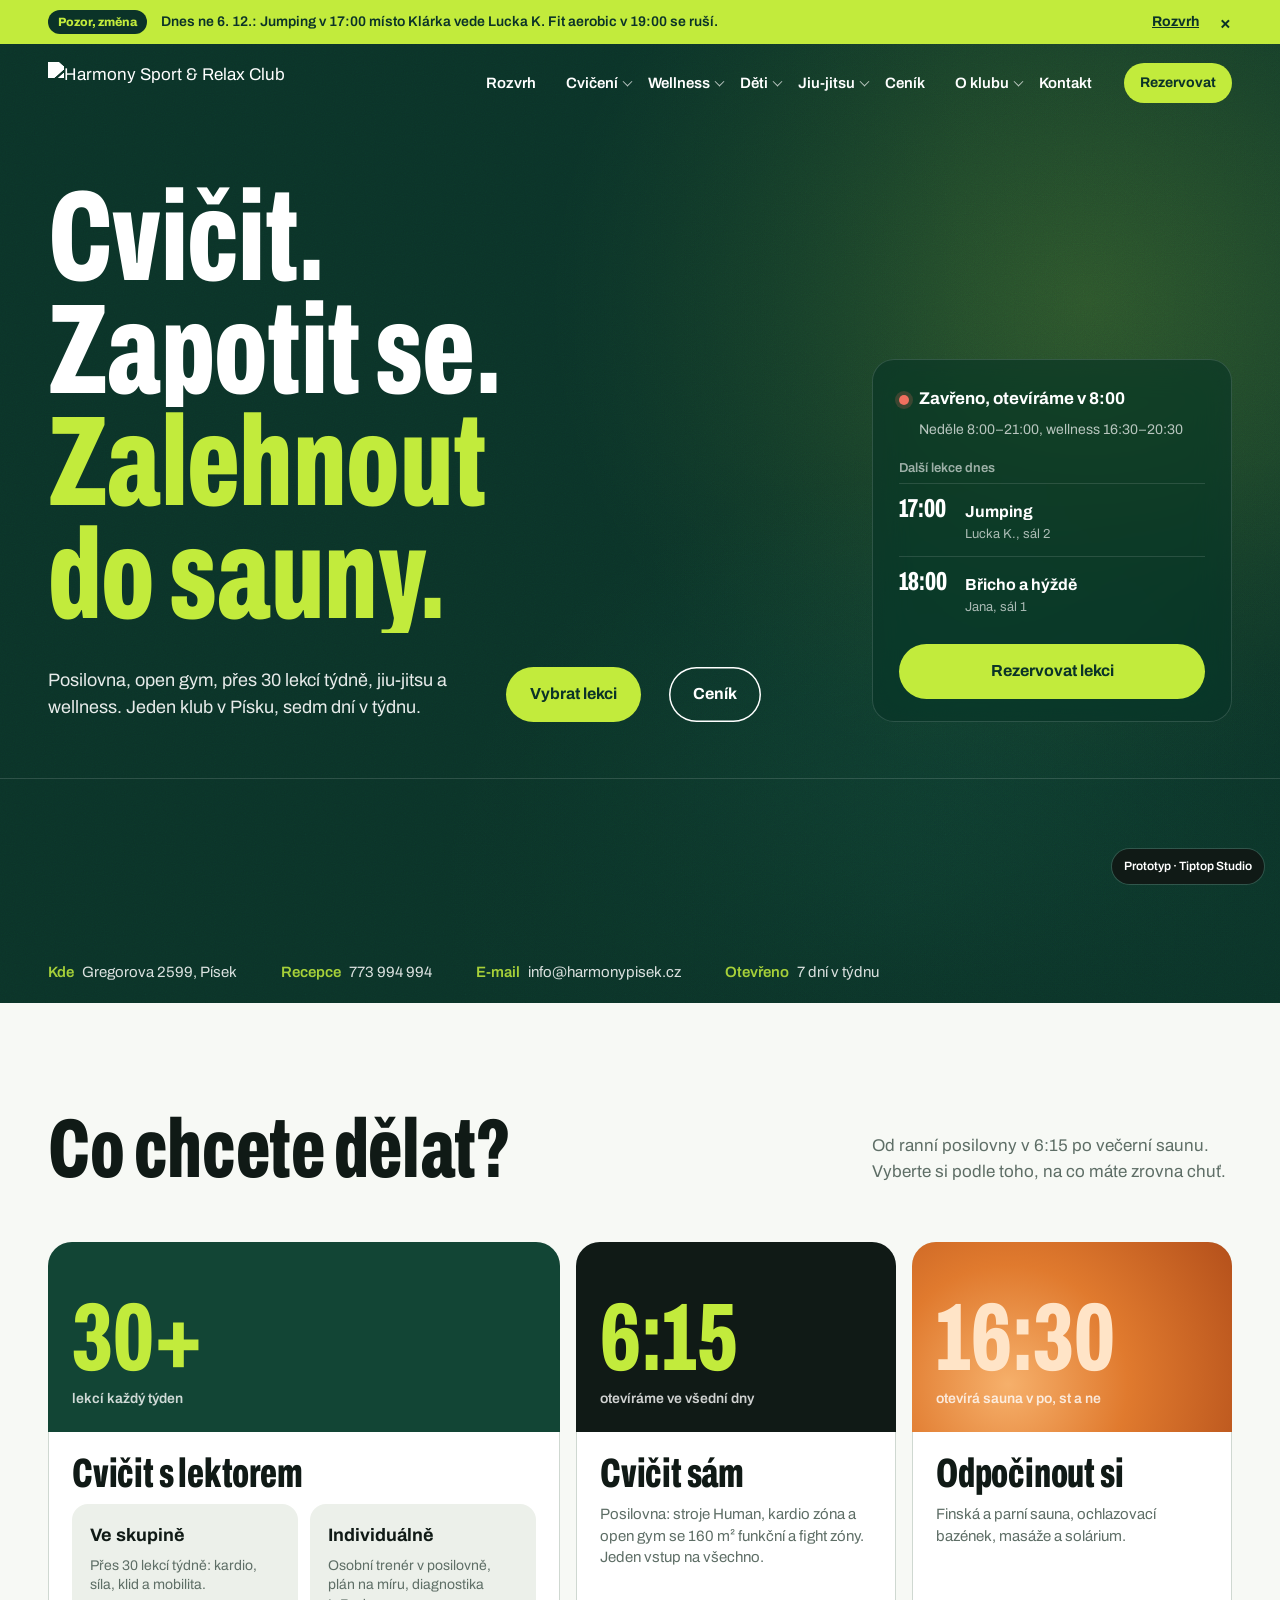
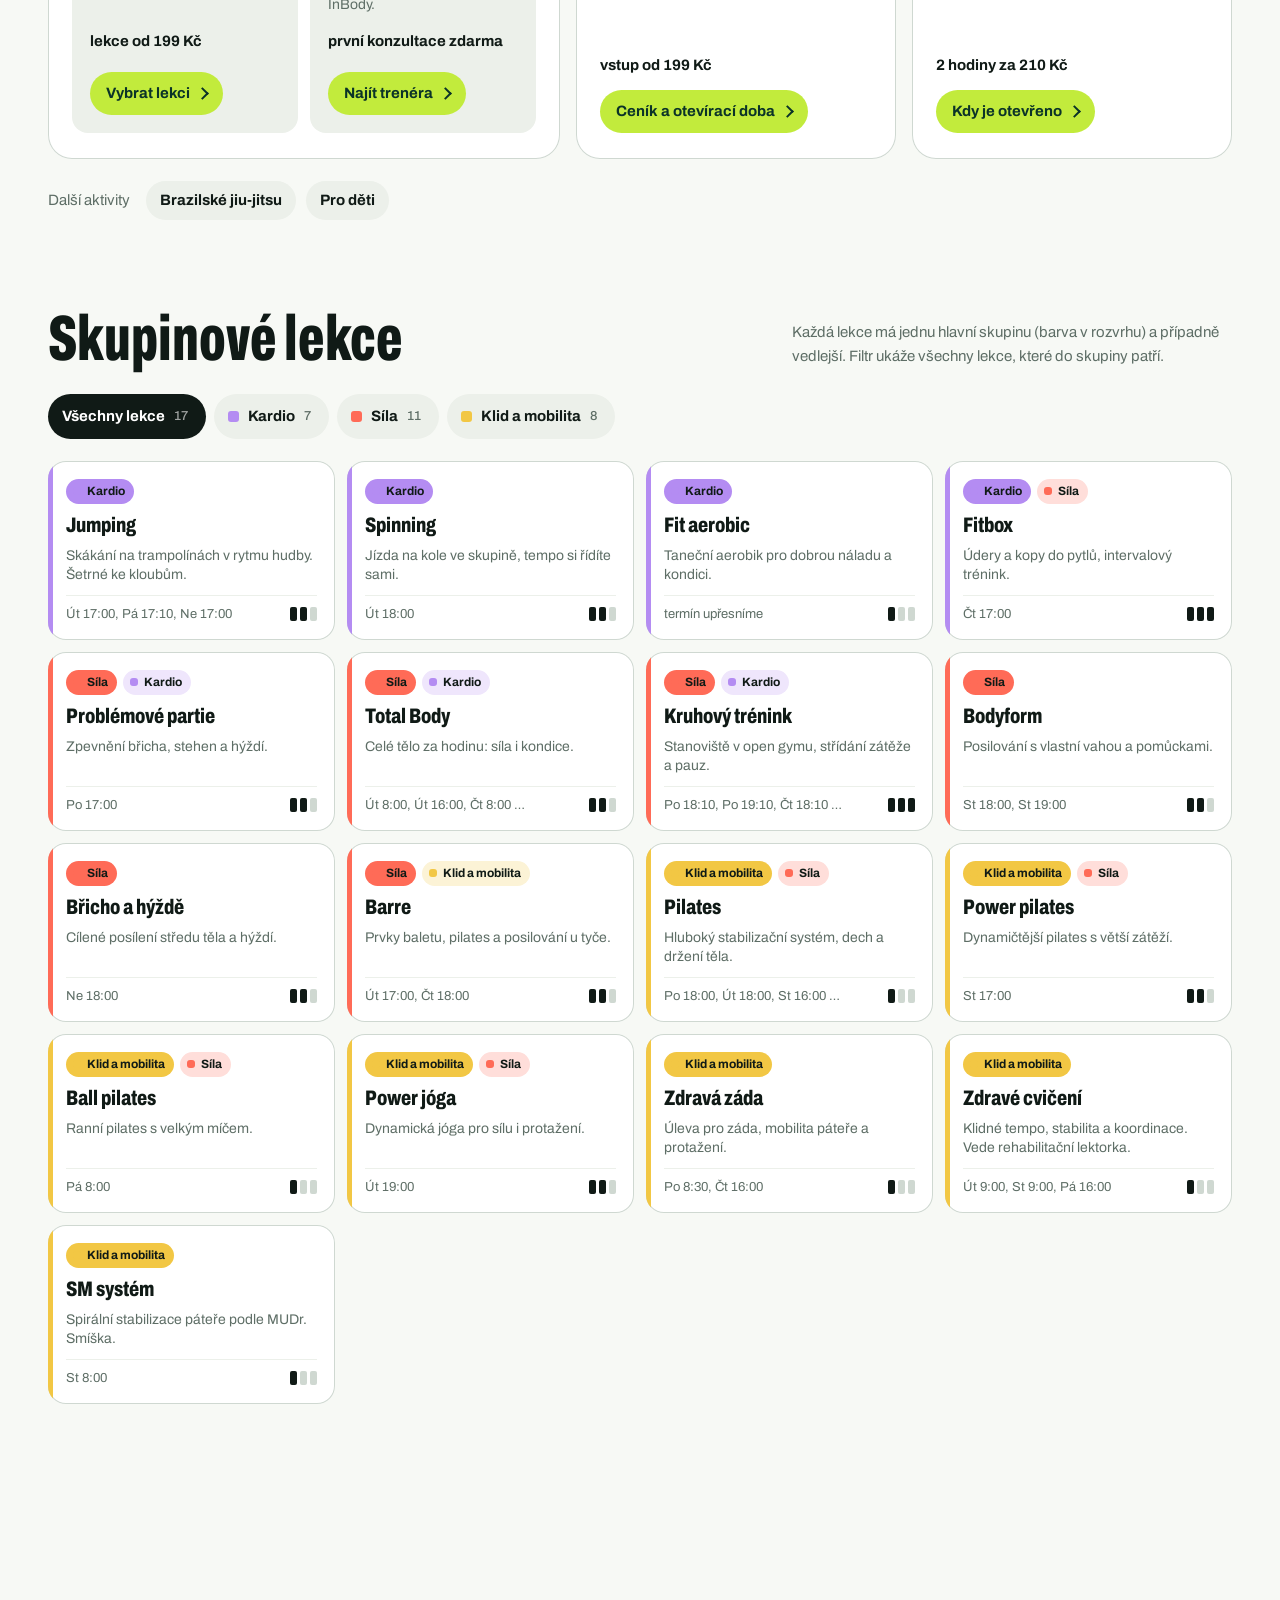
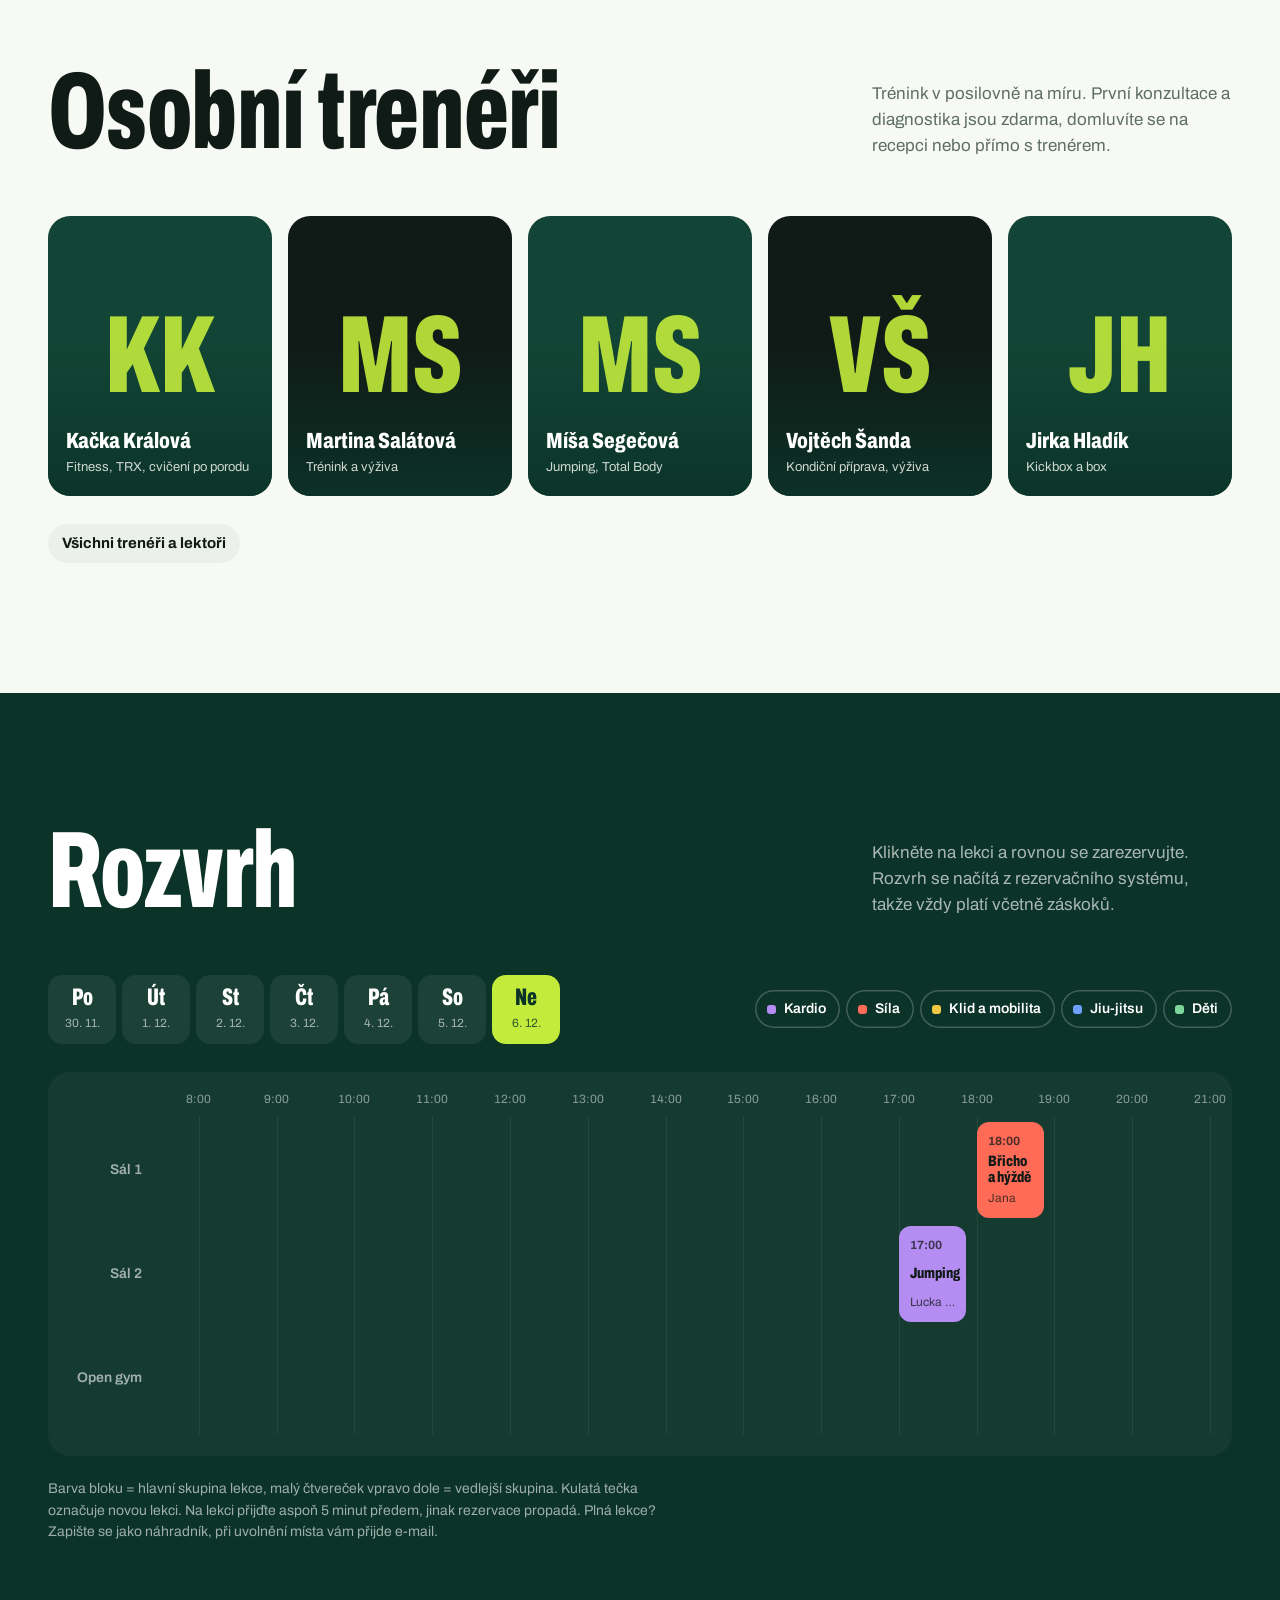
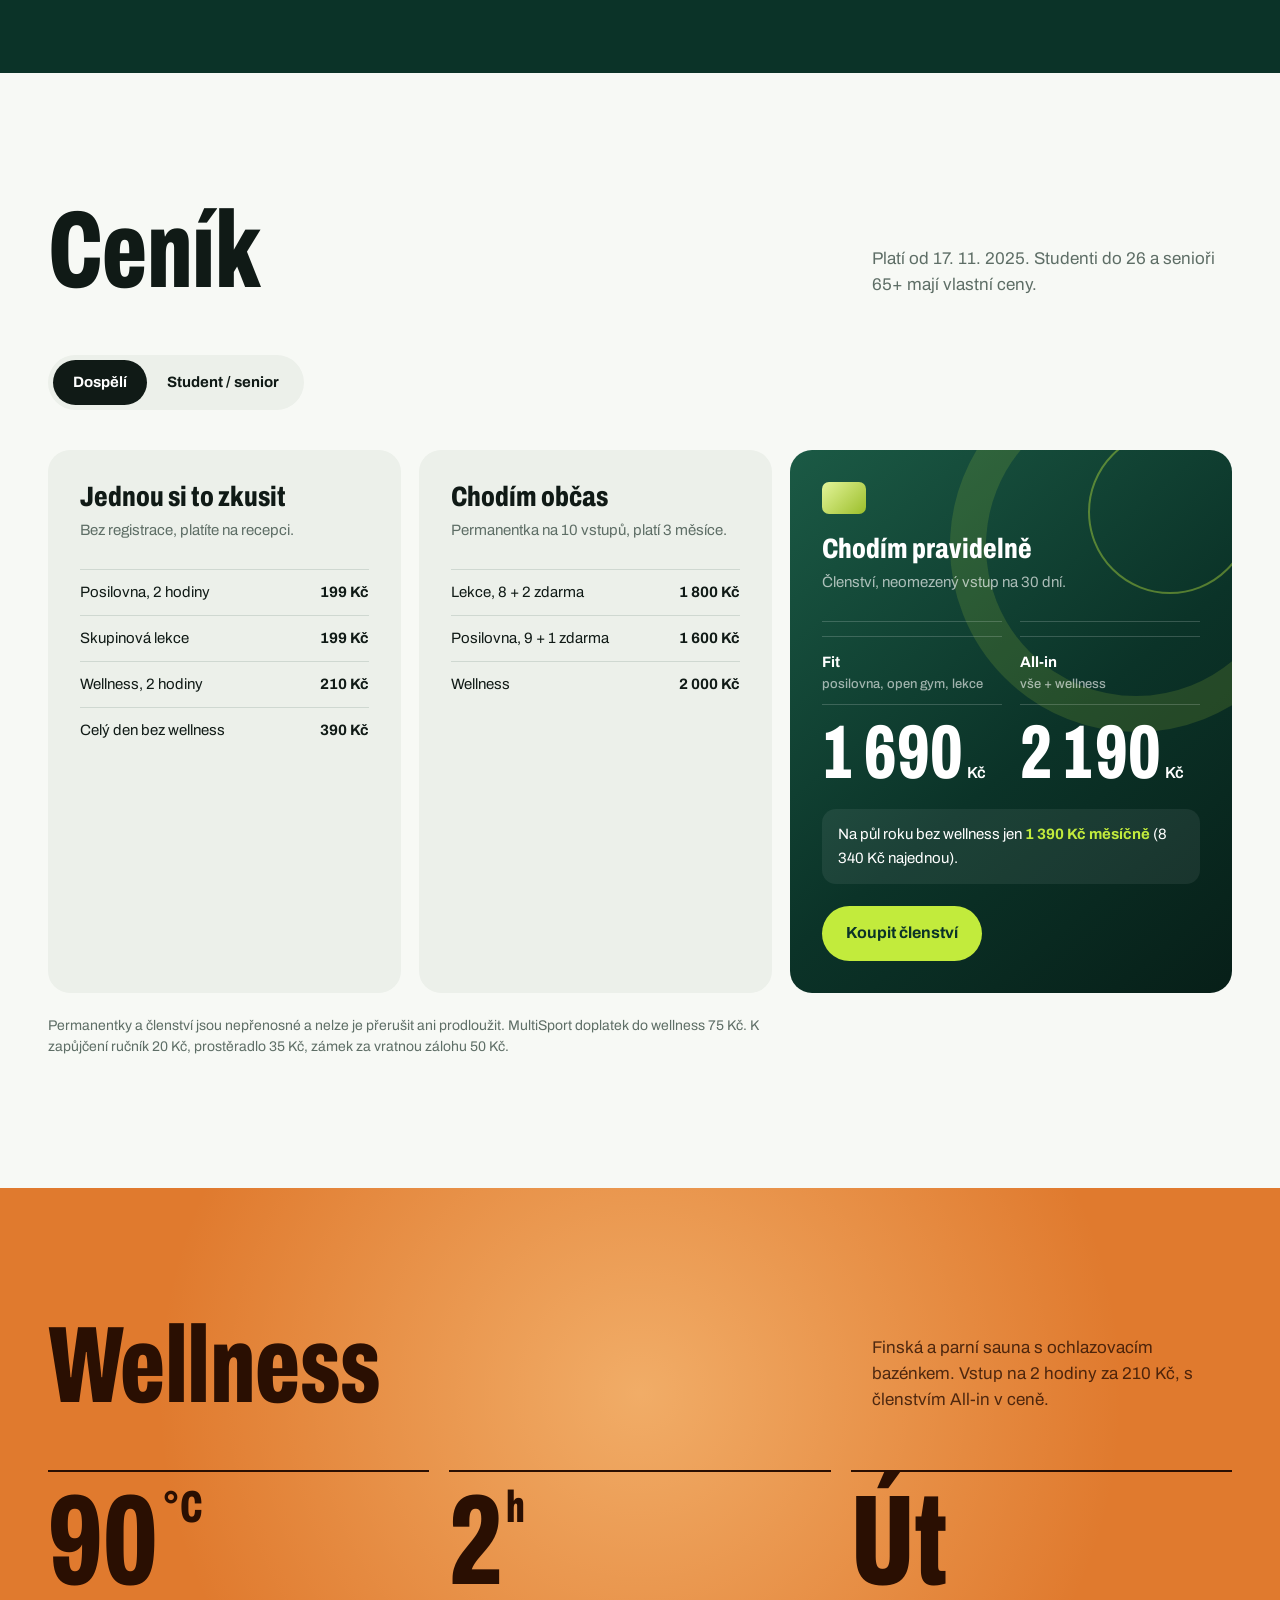
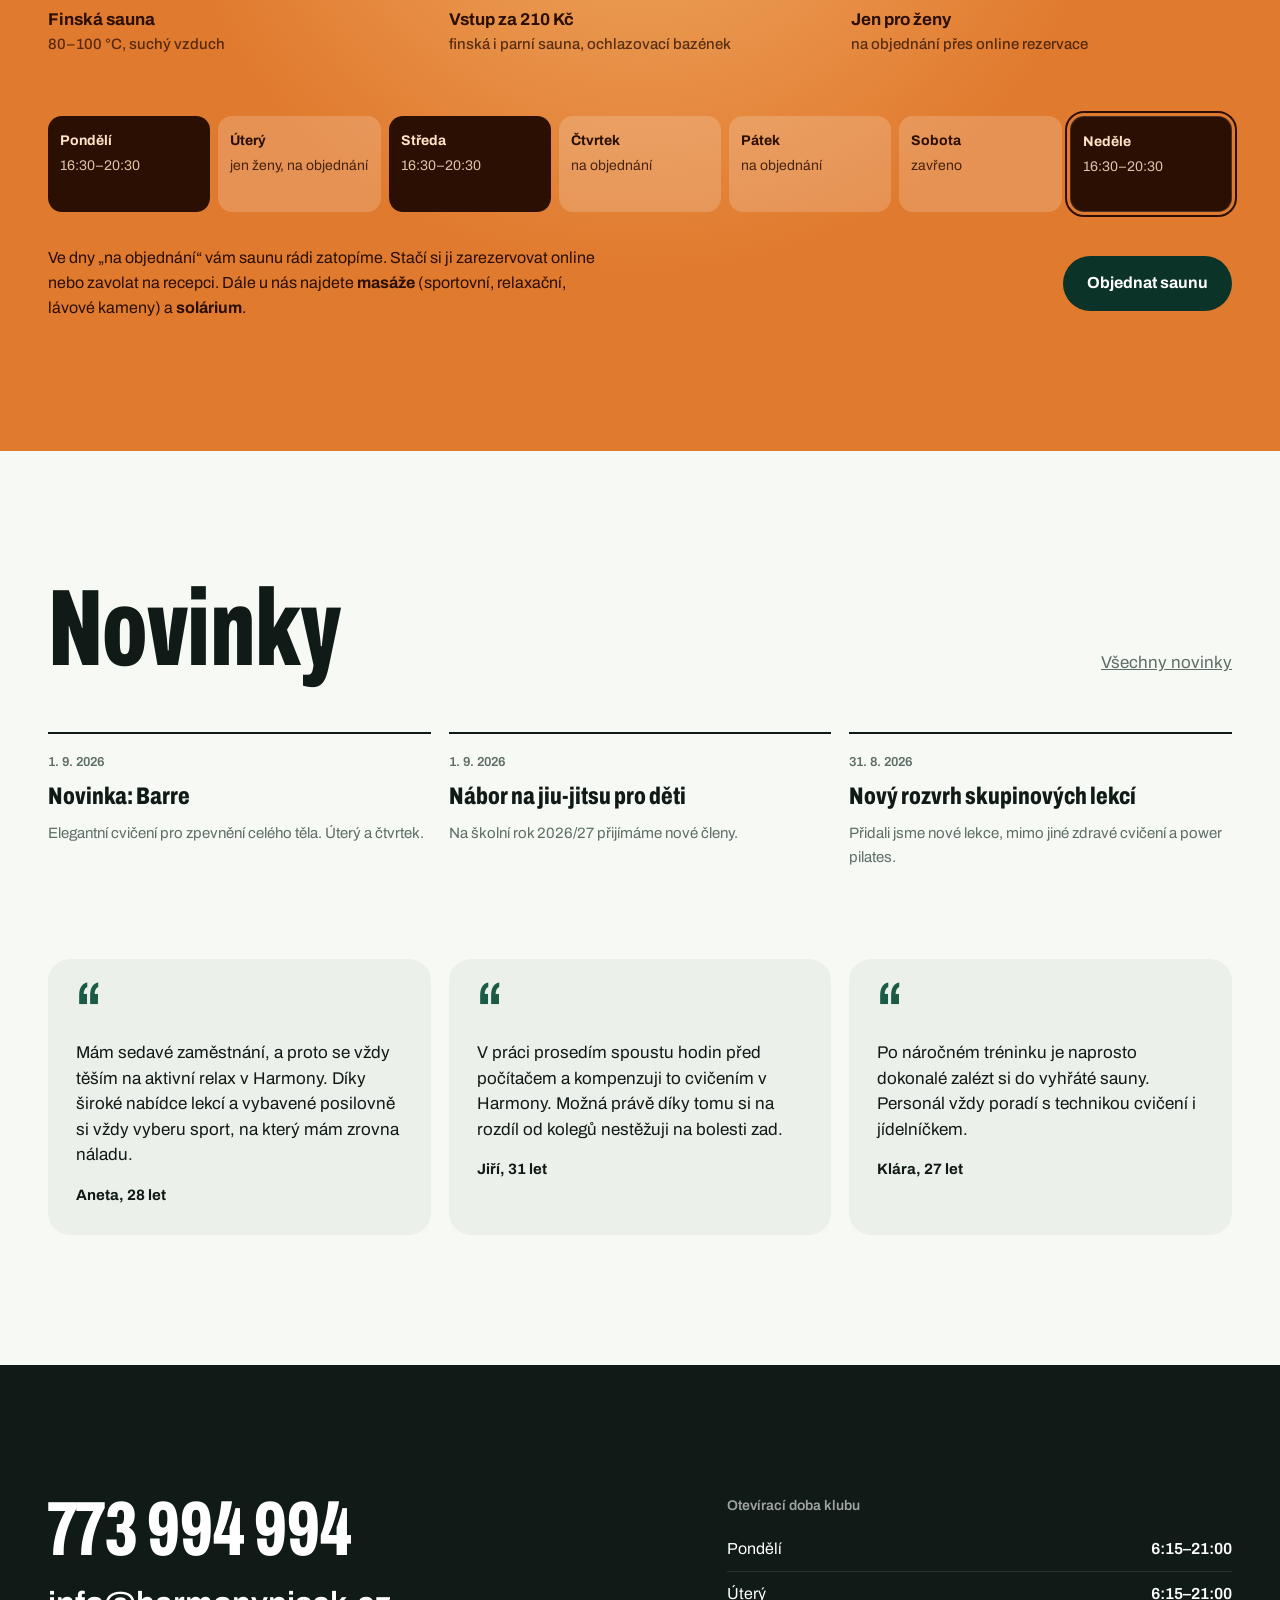
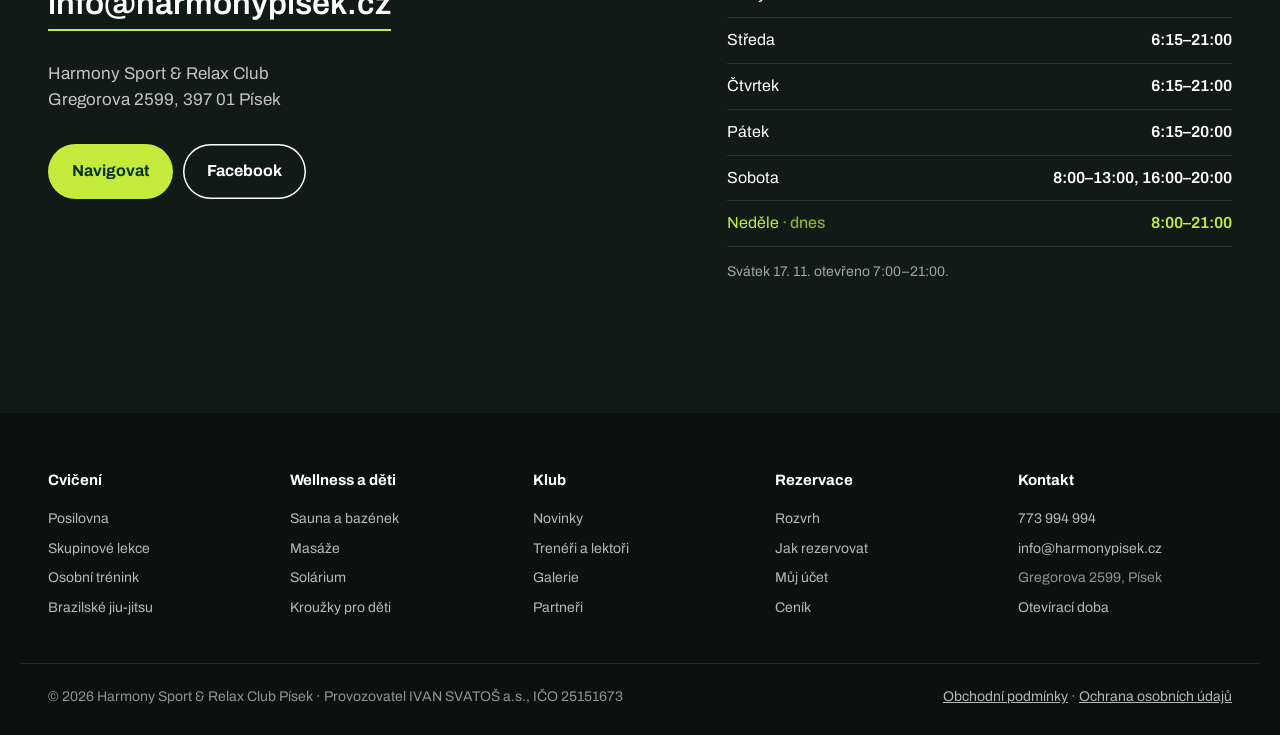
==== index.html @ 3d7da092 "Prototyp: alert proužek se změnami pro dnešek Co-Authored-By: Claude Opus 5.5 <noreply@anthropic.com" ====
<!doctype html>
<html lang="cs">
<head>
<meta charset="utf-8">
<meta name="viewport" content="width=device-width, initial-scale=1">
<title>Harmony Sport & Relax Club Písek – prototyp</title>
<link rel="preconnect" href="https://fonts.googleapis.com">
<link rel="preconnect" href="https://fonts.gstatic.com" crossorigin>
<link href="https://fonts.googleapis.com/css2?family=Archivo:ital,wdth,wght@0,62..125,300..900;1,62..125,300..900&display=swap" rel="stylesheet">
<style>
:root{
  --forest:#0B3328;
  --forest-2:#124535;
  --forest-3:#1B5A45;
  --mineral:#ECF0EA;
  --paper:#F7F9F5;
  --ink:#101A16;
  --lime:#C2EB3C;
  --amber:#E07A2E;
  --ember:#B4501B;
  --line:#CFD8D1;
  --muted:#5E6E66;
  --w:1240px;
  --ease:cubic-bezier(.2,.7,.1,1);
}
*{box-sizing:border-box;margin:0;padding:0}
html{scroll-behavior:smooth}
body{font-family:"Archivo",system-ui,sans-serif;font-variation-settings:"wdth" 100;color:var(--ink);background:var(--paper);line-height:1.55;font-size:17px;-webkit-font-smoothing:antialiased}
img{display:block;max-width:100%}
a{color:inherit}
:focus-visible{outline:3px solid var(--lime);outline-offset:3px}
.wrap{max-width:var(--w);margin:0 auto;padding:0 28px}
.cond{font-variation-settings:"wdth" 62;font-weight:800;letter-spacing:-.005em;line-height:.88}
.semi{font-variation-settings:"wdth" 75}
.btn{display:inline-flex;align-items:center;justify-content:center;gap:10px;font:inherit;font-weight:700;font-size:16px;text-decoration:none;border:0;cursor:pointer;padding:15px 24px;border-radius:999px;background:var(--lime);color:var(--forest);transition:background .2s,transform .2s var(--ease)}
.btn:hover{transform:translateY(-2px)}
.btn.line{background:transparent;color:inherit;box-shadow:inset 0 0 0 1.5px currentColor}
.btn.dark{background:var(--forest);color:#fff}
.btn.sm{padding:9px 16px;font-size:14px}
.arrow{width:18px;height:18px}

/* ---------------- alert ---------------- */
.alert{background:var(--lime);color:var(--forest);font-size:14px;font-weight:600}
.alert .wrap{display:flex;align-items:center;gap:14px;min-height:42px;padding-top:8px;padding-bottom:8px}
.alert b{background:var(--forest);color:var(--lime);font-size:12px;font-weight:800;padding:3px 10px;border-radius:999px;white-space:nowrap}
.alert a{color:inherit;font-weight:700;white-space:nowrap}
.alert p{flex:1}
.alert button{background:none;border:0;font:inherit;font-size:20px;line-height:1;color:inherit;cursor:pointer;padding:4px 6px;margin-right:-6px}
body.has-alert .hero .wrap{padding-top:182px}
@media (max-width:700px){.alert .wrap{font-size:13px;gap:10px}.alert a{display:none}}

/* ---------------- header ---------------- */
header{position:fixed;inset:0 0 auto;z-index:50;color:#fff;transition:background .3s,color .3s,box-shadow .3s}
header.solid{background:rgba(247,249,245,.94);backdrop-filter:blur(12px);color:var(--ink);box-shadow:0 1px 0 var(--line)}
.nav{display:flex;align-items:center;gap:32px;height:78px;position:relative}
.logo{display:flex;align-items:center;gap:10px;text-decoration:none}
.logo img{height:42px;width:auto;filter:brightness(0) invert(1);transition:filter .3s}
header.solid .logo img{filter:none}
.nav>ul{display:flex;gap:30px;list-style:none;margin-left:auto}
.nav>ul>li>a{text-decoration:none;font-weight:600;font-size:15px;position:relative}
.nav>ul>li>a::after{content:"";position:absolute;left:0;right:100%;bottom:-6px;height:2px;background:var(--lime);transition:right .25s var(--ease)}
.nav>ul>li>a:hover::after{right:0}
.menu-btn{display:none;background:none;border:0;font:inherit;font-weight:700;color:inherit;cursor:pointer;padding:8px;margin-left:auto}
.nav>ul>li{position:relative;padding:28px 0}
.nav>ul>li.has>a::before{content:"";position:absolute;right:-13px;top:50%;width:6px;height:6px;border:solid currentColor;border-width:0 1.5px 1.5px 0;transform:translateY(-70%) rotate(45deg);opacity:.7}
.drop{position:absolute;top:100%;left:-24px;min-width:240px;background:var(--paper);color:var(--ink);border-radius:18px;box-shadow:0 24px 60px rgba(11,51,40,.22);padding:14px;opacity:0;visibility:hidden;transform:translateY(6px);transition:opacity .2s,transform .2s var(--ease),visibility .2s}
.nav>ul>li:hover .drop,.nav>ul>li:focus-within .drop{opacity:1;visibility:visible;transform:none}
.drop ul{list-style:none;display:block}
.drop a{display:block;padding:9px 12px;border-radius:10px;font-weight:600;font-size:15px;text-decoration:none}
.drop a::after{display:none!important}
.drop a:hover{background:var(--mineral)}
.drop small{display:block;font-weight:500;font-size:13px;color:var(--muted)}
.mega{display:grid;grid-template-columns:1fr 1fr;gap:8px;min-width:560px}
.mega h4{font-size:12px;font-weight:700;color:var(--muted);padding:8px 12px 4px;letter-spacing:.02em}
.mega .v a{display:flex;align-items:center;gap:10px}
.mega .v .sw{width:10px;height:10px;border-radius:3px}
.mega .v a.all{color:var(--forest-3);font-size:14px}
@media (max-width:1080px){
  .nav ul#menu{display:none;position:absolute;top:100%;left:0;right:0;flex-direction:column;gap:0;background:var(--paper);color:var(--ink);box-shadow:0 20px 40px rgba(0,0,0,.15);max-height:calc(100vh - 78px);overflow:auto}
  .nav ul#menu.open{display:flex}
  .nav>ul>li{padding:0;border-top:1px solid var(--line)}
  .nav>ul>li>a{display:block;padding:16px 28px;font-size:18px}
  .nav>ul>li.has>a::before{display:none}
  .drop{position:static;opacity:1;visibility:visible;transform:none;box-shadow:none;background:transparent;padding:0 16px 12px;min-width:0}
  .mega{grid-template-columns:1fr;min-width:0}
  .drop small{display:none}
  .menu-btn{display:block}
  .nav .btn{padding:10px 16px;font-size:14px}
}

/* ---------------- hero ---------------- */
.hero{position:relative;min-height:100svh;color:#fff;display:flex;flex-direction:column;justify-content:flex-end;overflow:hidden;background:var(--forest)}
.hero-bg{position:absolute;inset:0;background:radial-gradient(60% 70% at 85% 30%,rgba(194,235,60,.22),rgba(194,235,60,0) 70%),radial-gradient(50% 60% at 70% 90%,rgba(27,90,69,.9),rgba(27,90,69,0) 70%),var(--forest)}
.hero::before{content:"";position:absolute;inset:0;z-index:1;background:
  linear-gradient(90deg,rgba(11,51,40,.92) 0%,rgba(11,51,40,.55) 45%,rgba(11,51,40,.15) 75%),
  linear-gradient(0deg,rgba(11,51,40,.95) 0%,rgba(11,51,40,0) 55%)}
.hero::after{content:"";position:absolute;inset:0;z-index:1;opacity:.18;mix-blend-mode:overlay;background-image:url("data:image/svg+xml,%3Csvg xmlns='http://www.w3.org/2000/svg' width='160' height='160'%3E%3Cfilter id='n'%3E%3CfeTurbulence type='fractalNoise' baseFrequency='.9' numOctaves='3'/%3E%3C/filter%3E%3Crect width='100%25' height='100%25' filter='url(%23n)'/%3E%3C/svg%3E")}
@keyframes settle{to{transform:scale(1)}}
.hero .wrap{position:relative;z-index:2;width:100%;display:grid;grid-template-columns:1fr 360px;gap:48px;align-items:end;padding-top:140px;padding-bottom:56px}
.hero h1{font-size:clamp(64px,10vw,156px);text-transform:none}
.hero h1 span{display:block;overflow:hidden}
.hero h1 span i{display:block;font-style:normal;transform:translateY(105%);animation:up .9s var(--ease) forwards}
.hero h1 span:nth-child(2) i{animation-delay:.12s}
.hero h1 span:nth-child(3) i{animation-delay:.24s;color:var(--lime)}
.hero h1 span:nth-child(4) i{animation-delay:.36s;color:var(--lime)}
@keyframes up{to{transform:none}}
.hero-sub{display:flex;gap:28px;align-items:center;flex-wrap:wrap;margin-top:34px;opacity:0;animation:fade .8s .55s forwards}
.hero-sub p{max-width:430px;font-size:18px;opacity:.9}
@keyframes fade{to{opacity:1}}

.today{background:rgba(11,51,40,.62);backdrop-filter:blur(18px) saturate(1.3);border:1px solid rgba(255,255,255,.14);border-radius:22px;padding:26px 26px 22px;opacity:0;animation:fade .8s .75s forwards}
.status{display:flex;align-items:center;gap:10px;font-weight:700;font-size:17px}
.dot{width:10px;height:10px;border-radius:50%;background:var(--lime);box-shadow:0 0 0 4px rgba(194,235,60,.2)}
.dot.off{background:#F0705F;box-shadow:0 0 0 4px rgba(240,112,95,.2)}
.today .hrs{font-size:14px;opacity:.7;margin:6px 0 18px 20px}
.today h2{font-size:13px;font-weight:600;opacity:.6;margin-bottom:4px}
.upcoming{list-style:none}
.upcoming li{display:grid;grid-template-columns:66px 1fr;align-items:baseline;padding:11px 0;border-top:1px solid rgba(255,255,255,.12)}
.upcoming .t{font-variation-settings:"wdth" 62;font-weight:800;font-size:26px;line-height:1}
.upcoming .n{font-weight:700;font-size:16px}
.upcoming .l{grid-column:2;font-size:13px;opacity:.65}
.today .btn{width:100%;margin-top:16px}

.ribbon{position:relative;z-index:2;border-top:1px solid rgba(255,255,255,.14)}
.ribbon .wrap{display:flex;flex-wrap:wrap;gap:10px 44px;padding-top:18px;padding-bottom:18px;font-size:15px}
.ribbon a,.ribbon span{text-decoration:none;opacity:.85}
.ribbon a:hover{opacity:1}
.ribbon em{font-style:normal;color:var(--lime);margin-right:8px;font-weight:600}
@media (max-width:960px){
  .hero .wrap{grid-template-columns:1fr;gap:32px;padding-top:120px}
  .hero::before{background:linear-gradient(0deg,rgba(11,51,40,.97) 30%,rgba(11,51,40,.35) 100%)}
}
@media (prefers-reduced-motion:reduce){
  *,*::before,*::after{animation-duration:0s!important;animation-delay:0s!important;transition:none!important}
  html{scroll-behavior:auto}
}

/* ---------------- sections ---------------- */
section{padding:130px 0;scroll-margin-top:60px}
.head{display:grid;grid-template-columns:1fr auto;align-items:end;gap:24px;margin-bottom:56px}
.head h2{font-size:clamp(56px,8.5vw,128px)}
.head p{max-width:360px;color:var(--muted);font-size:17px}
@media (max-width:800px){.head{grid-template-columns:1fr}section{padding:90px 0}}

/* ---------------- služby ---------------- */
#sluzby{padding:90px 0}
#sluzby .head{margin-bottom:32px}
#sluzby .head h2{font-size:clamp(40px,5vw,68px)}
.svc{list-style:none;border-top:1px solid var(--line);display:grid;grid-template-columns:1fr 1fr;column-gap:40px}
.svc li{border-bottom:1px solid var(--line)}
.svc a{display:grid;grid-template-columns:112px 1fr;align-items:center;gap:22px;padding:18px 0;text-decoration:none}
.svc h3{font-size:clamp(30px,3vw,40px);line-height:.95;margin-bottom:6px;transition:color .25s}
.svc p{color:var(--muted);font-size:15px;line-height:1.45}
.svc p b{display:none}
.svc .ph{width:112px;height:84px;border-radius:12px;background:var(--forest-2) center/cover;transition:transform .35s var(--ease)}
.svc a:hover h3{color:var(--forest-3)}
.svc a:hover .ph{transform:scale(1.05)}
.svc .ph.well{background:radial-gradient(circle at 30% 70%,#F3A35B,var(--amber) 45%,var(--ember))}
@media (max-width:860px){
  .svc{grid-template-columns:1fr}
  .svc a{grid-template-columns:84px 1fr;gap:16px}
  .svc .ph{width:84px;height:68px}
}

/* ---------------- co chcete dělat ---------------- */
#cviceni{padding:110px 0 60px}
#cviceni .head h2{font-size:clamp(48px,6.5vw,96px)}
.intent{display:grid;grid-template-columns:1.6fr 1fr 1fr;gap:16px}
.it{background:#fff;border-radius:24px;overflow:hidden;text-decoration:none;display:flex;flex-direction:column;box-shadow:inset 0 0 0 1px var(--line);transition:transform .25s var(--ease),box-shadow .25s}
a.it:hover{transform:translateY(-4px);box-shadow:inset 0 0 0 1px var(--line),0 18px 40px rgba(11,51,40,.14)}
.it .ph{height:190px;background:var(--forest-2) center/cover}
.fig{display:flex;flex-direction:column;justify-content:flex-end;padding:22px 24px;color:#fff;position:relative;overflow:hidden}
.fig b{font-variation-settings:"wdth" 62;font-weight:800;font-size:96px;line-height:.85;color:var(--lime)}
.fig span{font-size:14px;font-weight:600;opacity:.8;margin-top:8px}
.it:nth-child(2) .fig{background:var(--ink)}
.it-relax .fig b{color:#FFE4C7}
.it-relax .ph{background:radial-gradient(circle at 30% 75%,#F6B06B,var(--amber) 45%,var(--ember))}
.it .body{padding:24px 24px 26px;display:flex;flex-direction:column;flex:1}
.it h3{font-size:clamp(34px,3.2vw,46px);margin-bottom:12px}
.it p{color:var(--muted);font-size:15px;line-height:1.45}
.it em{font-style:normal;font-weight:700;font-size:15px;margin-top:auto;padding-top:18px}
.go{font-style:normal;font-weight:700;font-size:15px;margin-top:12px;display:inline-flex;align-items:center;gap:8px;align-self:flex-start;background:var(--lime);color:var(--forest);padding:10px 16px;border-radius:999px}
.go::after{content:"";width:7px;height:7px;border:solid currentColor;border-width:2px 2px 0 0;transform:rotate(45deg)}
.opts{display:grid;grid-template-columns:1fr 1fr;gap:12px;flex:1}
.opt{display:flex;flex-direction:column;gap:6px;text-decoration:none;background:var(--mineral);border-radius:16px;padding:18px;transition:background .2s}
.opt:hover{background:#E1E9E0}
.opt b{font-size:18px}
.opt span{font-size:14px;color:var(--muted);line-height:1.4}
.opt em{padding-top:10px}
.it-lektor .ph{height:190px}
.more{display:flex;flex-wrap:wrap;gap:8px 10px;align-items:center;margin-top:22px;font-size:15px}
.more span{color:var(--muted);margin-right:6px}
.more a{text-decoration:none;font-weight:700;background:var(--mineral);padding:8px 14px;border-radius:999px}
.more a:hover{background:var(--forest);color:#fff}
@media (max-width:1000px){.intent{grid-template-columns:1fr 1fr}.it-lektor{grid-column:1/-1}}
@media (max-width:640px){.intent{grid-template-columns:1fr}.opts{grid-template-columns:1fr}.it .ph{height:150px}}

/* ---------------- lekce ---------------- */
#lekce{padding-top:30px}
.lhead{display:flex;justify-content:space-between;align-items:end;gap:20px;flex-wrap:wrap;margin-bottom:26px}
.lhead h3{font-variation-settings:"wdth" 62;font-weight:800;font-size:clamp(40px,5vw,68px);line-height:.9}
.lhead p{max-width:440px;color:var(--muted);font-size:15px}
.vchips{display:flex;gap:8px;flex-wrap:wrap;margin-bottom:22px}
.vchips button{font:inherit;font-size:15px;font-weight:700;cursor:pointer;border:0;border-radius:999px;padding:11px 18px 11px 14px;background:var(--mineral);color:var(--ink);display:flex;align-items:center;gap:9px}
.vchips button .n{font-weight:500;color:var(--muted);font-size:13px}
.vchips button[aria-pressed="true"]{background:var(--ink);color:#fff}
.vchips button[aria-pressed="true"] .n{color:rgba(255,255,255,.6)}
.vchips .sw{width:11px;height:11px}
.lgrid{display:grid;grid-template-columns:repeat(4,1fr);gap:12px}
.lc{position:relative;background:#fff;border-radius:18px;padding:18px 18px 16px;text-decoration:none;display:flex;flex-direction:column;gap:10px;box-shadow:inset 0 0 0 1px var(--line);transition:transform .2s var(--ease),box-shadow .2s;overflow:hidden}
.lc::before{content:"";position:absolute;left:0;top:0;bottom:0;width:5px;background:var(--c)}
.lc:hover{transform:translateY(-3px);box-shadow:inset 0 0 0 1px var(--line),0 14px 30px rgba(11,51,40,.12)}
.lc h4{font-variation-settings:"wdth" 75;font-weight:800;font-size:21px;line-height:1.05}
.lc p{font-size:14px;color:var(--muted);line-height:1.4}
.tags{display:flex;gap:6px;flex-wrap:wrap}
.tag{display:inline-flex;align-items:center;gap:6px;font-size:12px;font-weight:700;padding:3px 9px 3px 7px;border-radius:99px;background:color-mix(in srgb,var(--c) 22%,#fff)}
.tag .sw{width:8px;height:8px}
.tag.main{background:var(--c);color:var(--ink)}
.meta{display:flex;justify-content:space-between;align-items:center;font-size:13px;color:var(--muted);margin-top:auto;padding-top:8px;border-top:1px solid var(--mineral)}
.lvl{display:inline-flex;gap:3px;align-items:center}
.lvl i{width:7px;height:14px;border-radius:2px;background:var(--line)}
.lvl i.on{background:var(--ink)}
.lc.hide{display:none}
@media (max-width:1100px){.lgrid{grid-template-columns:repeat(3,1fr)}}
@media (max-width:820px){.lgrid{grid-template-columns:repeat(2,1fr)}}
@media (max-width:520px){.lgrid{grid-template-columns:1fr}}

/* ---------------- novinky + reference ---------------- */
.news{display:grid;grid-template-columns:repeat(3,1fr);gap:18px}
.nw{text-decoration:none;display:flex;flex-direction:column;gap:12px}
.nw{border-top:2px solid var(--ink);padding-top:18px}
.nw time{font-size:13px;color:var(--muted);font-weight:600}
.nw h3{font-variation-settings:"wdth" 75;font-weight:800;font-size:24px;line-height:1.08}
.nw p{font-size:15px;color:var(--muted)}
.nw:hover h3{color:var(--forest-3)}
.quotes{display:grid;grid-template-columns:repeat(3,1fr);gap:18px;margin-top:90px}
.q{background:var(--mineral);border-radius:22px;padding:28px}
.q blockquote{font-size:17px;line-height:1.5}
.q blockquote::before{content:"“";display:block;font-variation-settings:"wdth" 62;font-weight:800;font-size:72px;line-height:.6;color:var(--forest-3);margin-bottom:10px}
.q cite{display:block;font-style:normal;font-weight:700;margin-top:16px;font-size:15px}
@media (max-width:900px){.news,.quotes{grid-template-columns:1fr}}

/* ---------------- rozvrh ---------------- */
#rozvrh{background:var(--forest);color:#fff}
#rozvrh .head p{color:rgba(255,255,255,.65)}
.controls{display:flex;justify-content:space-between;flex-wrap:wrap;gap:16px;margin-bottom:28px}
.days{display:flex;gap:6px;flex-wrap:wrap}
.days button{font:inherit;cursor:pointer;border:0;border-radius:14px;background:rgba(255,255,255,.07);color:#fff;padding:10px 0 9px;width:68px;text-align:center;transition:background .2s}
.days button b{display:block;font-variation-settings:"wdth" 62;font-weight:800;font-size:24px;line-height:1}
.days button span{font-size:12px;opacity:.6}
.days button:hover{background:rgba(255,255,255,.14)}
.days button[aria-selected="true"]{background:var(--lime);color:var(--forest)}
.days button[aria-selected="true"] span{opacity:.8}
.filters{display:flex;gap:6px;flex-wrap:wrap;align-items:center}
.filters button{font:inherit;font-size:14px;font-weight:600;cursor:pointer;border:0;border-radius:999px;padding:8px 14px 8px 12px;background:transparent;color:#fff;box-shadow:inset 0 0 0 1.5px rgba(255,255,255,.22);display:flex;align-items:center;gap:8px}
.filters button[aria-pressed="true"]{background:#fff;color:var(--forest);box-shadow:none}
.sw{width:9px;height:9px;border-radius:3px;background:var(--c)}
.c-mind{--c:#F2C744}.c-cardio{--c:#B48CF2}.c-sila{--c:#FF6B57}.c-boj{--c:#6FA0FF}.c-deti{--c:#7FD69A}
.block .sec{position:absolute;right:8px;bottom:8px;display:flex;gap:3px}
.block .sec i{width:9px;height:9px;border-radius:3px;background:var(--c);box-shadow:0 0 0 1.5px rgba(16,26,22,.55)}

.board{position:relative;background:rgba(255,255,255,.04);border-radius:22px;padding:18px 22px 22px 112px;overflow:hidden}
.axis{position:relative;height:26px;margin-bottom:6px}
.axis span{position:absolute;transform:translateX(-50%);font-size:12px;opacity:.5;font-variant-numeric:tabular-nums}
.grid-lines{position:absolute;top:44px;bottom:22px;left:112px;right:22px;pointer-events:none}
.grid-lines i{position:absolute;top:0;bottom:0;width:1px;background:rgba(255,255,255,.07)}
.lane{position:relative;height:96px;margin-bottom:8px}
.lane::before{content:attr(data-room);position:absolute;right:calc(100% + 18px);top:50%;transform:translateY(-50%);font-size:14px;font-weight:600;opacity:.6;white-space:nowrap}
.block{position:absolute;top:0;bottom:0;border-radius:12px;padding:10px 11px;background:var(--c);color:var(--ink);text-decoration:none;overflow:hidden;display:flex;flex-direction:column;justify-content:space-between;transition:transform .2s var(--ease),box-shadow .2s;min-width:0}
.block:hover{transform:translateY(-3px);box-shadow:0 12px 28px rgba(0,0,0,.35);z-index:3}
.block .bt{font-size:12px;font-weight:700;opacity:.75;font-variant-numeric:tabular-nums}
.block .bn{font-variation-settings:"wdth" 75;font-weight:800;font-size:15px;line-height:1.05}
.block .bl{font-size:12px;opacity:.75;white-space:nowrap;overflow:hidden;text-overflow:ellipsis}
.block.new::after{content:"";position:absolute;top:10px;right:10px;width:8px;height:8px;border-radius:50%;background:var(--ink);box-shadow:0 0 0 3px rgba(255,255,255,.45)}
.block.past{opacity:.28;filter:saturate(.3)}
.block.dim{opacity:.12}
.nowline{position:absolute;top:36px;bottom:14px;width:2px;background:#fff;z-index:4;pointer-events:none}
.nowline::before{content:attr(data-t);position:absolute;top:-4px;left:50%;transform:translate(-50%,-100%);background:#fff;color:var(--forest);font-size:11px;font-weight:800;padding:2px 7px;border-radius:99px}
.list{display:none;list-style:none}
.list li{display:grid;grid-template-columns:70px 1fr auto;align-items:center;gap:4px 14px;padding:16px 0;border-bottom:1px solid rgba(255,255,255,.12)}
.list .t{font-variation-settings:"wdth" 62;font-weight:800;font-size:28px;line-height:1;grid-row:span 2}
.list .n{font-weight:700;display:flex;gap:8px;align-items:center}
.list .w{font-size:14px;opacity:.65;grid-column:2}
.list .btn{grid-row:1/span 2;grid-column:3}
.list li.past{opacity:.35}
.empty{padding:28px 0;opacity:.7}
.note{margin-top:22px;font-size:14px;opacity:.6;max-width:640px}
@media (max-width:900px){.board{display:none}.list{display:block}.days button{width:calc((100% - 36px)/7)}.days{width:100%}}

/* ---------------- ceník ---------------- */
#cenik .toggle{display:inline-flex;padding:5px;border-radius:999px;background:var(--mineral);margin-bottom:40px}
.toggle button{font:inherit;font-weight:700;font-size:15px;border:0;background:none;color:var(--ink);padding:11px 20px;border-radius:999px;cursor:pointer;transition:background .2s}
.toggle button[aria-pressed="true"]{background:var(--ink);color:#fff}
.prices{display:grid;grid-template-columns:1fr 1fr 1.25fr;gap:18px;align-items:stretch}
.plan{border-radius:22px;padding:32px;display:flex;flex-direction:column;background:var(--mineral)}
.plan h3{font-variation-settings:"wdth" 75;font-weight:800;font-size:28px;line-height:1.05}
.plan .sub{font-size:15px;color:var(--muted);margin:8px 0 26px}
.plan dl{display:grid;grid-template-columns:1fr auto;font-size:15px}
.plan dd{padding-left:16px}
.plan dt,.plan dd{padding:11px 0;border-top:1px solid var(--line)}
.plan dd{font-weight:700;text-align:right;white-space:nowrap;font-variant-numeric:tabular-nums}
.card{position:relative;background:linear-gradient(140deg,var(--forest-3) 0%,var(--forest) 55%,#071F18 100%);color:#fff;overflow:hidden}
.card::before{content:"";position:absolute;right:-90px;top:-90px;width:300px;height:300px;border-radius:50%;border:36px solid rgba(194,235,60,.14)}
.card::after{content:"";position:absolute;right:-20px;top:-20px;width:160px;height:160px;border-radius:50%;border:2px solid rgba(194,235,60,.4)}
.card>*{position:relative;z-index:1}
.card .sub{color:rgba(255,255,255,.65)}
.card .chip{width:44px;height:32px;border-radius:7px;background:linear-gradient(135deg,#E4F59A,#9BBE2A);margin-bottom:20px}
.mem{display:grid;grid-template-columns:1fr 1fr;gap:18px;margin-bottom:22px}
.mem div{padding-top:14px;border-top:1px solid rgba(255,255,255,.18)}
.mem .k{font-weight:700;font-size:15px}
.mem .k span{font-weight:500;opacity:.6;display:block;font-size:13px}
.mem .p{font-variation-settings:"wdth" 62;font-weight:800;font-size:76px;line-height:.9;margin-top:10px;font-variant-numeric:tabular-nums}
.mem .p small{font-size:16px;font-weight:600;font-variation-settings:"wdth" 100;margin-left:4px}
.half{font-size:15px;padding:14px 16px;border-radius:14px;background:rgba(255,255,255,.07);margin-bottom:22px}
.half b{color:var(--lime)}
.card .btn{margin-top:auto;align-self:flex-start}
.fine{margin-top:22px;font-size:14px;color:var(--muted);max-width:760px}
@media (max-width:980px){.prices{grid-template-columns:1fr}}

/* ---------------- wellness ---------------- */
#wellness{background:var(--amber);color:#2A0F02;position:relative;overflow:hidden}
#wellness::before{content:"";position:absolute;left:50%;top:-40%;width:1100px;height:1100px;margin-left:-550px;border-radius:50%;background:radial-gradient(circle,rgba(255,214,150,.55),rgba(255,214,150,0) 62%);pointer-events:none}
#wellness .wrap{position:relative}
.temps{display:grid;grid-template-columns:repeat(3,1fr);gap:20px;margin-bottom:60px}
.temp{border-top:2px solid #2A0F02;padding-top:16px}
.temp .v{font-variation-settings:"wdth" 62;font-weight:800;font-size:clamp(76px,10vw,150px);line-height:.85}
.temp .v sup{font-size:.35em;vertical-align:top;margin-left:4px}
.temp p{font-weight:700;margin-top:10px}
.temp span{display:block;font-weight:500;opacity:.75;font-size:15px}
.wtimes{display:grid;grid-template-columns:repeat(7,1fr);gap:8px}
.wd{background:rgba(255,255,255,.18);border-radius:14px;padding:14px 12px;min-height:96px}
.wd b{display:block;font-size:14px}
.wd span{font-size:14px;opacity:.85}
.wd.open{background:#2A0F02;color:#FFE4C7}
.wd.today{outline:2px solid #2A0F02;outline-offset:3px}
.wfoot{display:flex;justify-content:space-between;align-items:center;gap:20px;flex-wrap:wrap;margin-top:34px}
.wfoot p{max-width:560px;font-size:16px}
@media (max-width:860px){.temps{grid-template-columns:1fr}.wtimes{grid-template-columns:repeat(2,1fr)}}

/* ---------------- poprvé ---------------- */
.steps{display:grid;grid-template-columns:repeat(3,1fr);gap:44px;list-style:none;counter-reset:s}
.steps li{counter-increment:s}
.steps li::before{content:counter(s);display:grid;place-items:center;width:64px;height:64px;border-radius:50%;background:var(--forest);color:var(--lime);font-variation-settings:"wdth" 62;font-weight:800;font-size:34px;margin-bottom:22px}
.steps h3{font-variation-settings:"wdth" 75;font-weight:800;font-size:28px;line-height:1.05;margin-bottom:10px}
@media (max-width:800px){.steps{grid-template-columns:1fr;gap:34px}}

/* ---------------- trenéři ---------------- */
.trainers{display:grid;grid-template-columns:repeat(5,1fr);gap:16px}
.tr{position:relative;aspect-ratio:4/5;border-radius:22px;overflow:hidden;background:var(--forest-2) center/cover;color:#fff;display:flex;flex-direction:column;justify-content:flex-end;padding:18px}
.tr::before{content:"";position:absolute;inset:0;background:linear-gradient(0deg,rgba(11,51,40,.92) 0%,rgba(11,51,40,0) 55%)}
.tr .ini{position:absolute;inset:0;display:grid;place-items:center;font-variation-settings:"wdth" 62;font-weight:800;font-size:110px;color:var(--lime);opacity:.9}
.tr:nth-child(even){background:var(--ink)}
.tr>*{position:relative}
.tr h3{font-variation-settings:"wdth" 75;font-weight:800;font-size:22px;line-height:1.05}
.tr p{font-size:13px;opacity:.8;margin-top:4px}
.lect{margin-top:44px;display:flex;flex-wrap:wrap;gap:8px;align-items:center}
.lect>span{font-weight:700;margin-right:10px}
.lect button{font:inherit;font-size:14px;font-weight:600;border:0;background:var(--mineral);padding:8px 14px;border-radius:999px;cursor:pointer;transition:background .2s,color .2s}
.lect button:hover{background:var(--forest);color:#fff}
@media (max-width:1000px){.trainers{grid-template-columns:repeat(3,1fr)}}
@media (max-width:640px){.trainers{grid-template-columns:repeat(2,1fr)}}

/* ---------------- děti ---------------- */
.kgrid{display:grid;grid-template-columns:1.3fr 1fr 1fr;gap:16px}
.kc{position:relative;border-radius:22px;overflow:hidden;min-height:280px;display:flex;flex-direction:column;justify-content:flex-end;color:#fff;padding:26px;text-decoration:none;background:#1C3550 center/cover}
.kc::before{display:none}
.kc>*{position:relative}
.kc h3{font-variation-settings:"wdth" 62;font-weight:800;font-size:38px;line-height:.95;margin-bottom:8px}
.kc p{font-size:15px;opacity:.88}
.kc .facts{display:flex;gap:6px;flex-wrap:wrap;margin-bottom:12px}
.kc .facts span{background:rgba(255,255,255,.18);backdrop-filter:blur(6px);padding:4px 11px;border-radius:999px;font-size:13px;font-weight:600}
.kc.plain{background:#2F5D86}
@media (max-width:900px){.kgrid{grid-template-columns:1fr}}
.kids{position:relative;border-radius:28px;overflow:hidden;min-height:520px;display:flex;align-items:flex-end;color:#fff;background:#14243A}
.kids::before{content:"";position:absolute;inset:0;background:linear-gradient(90deg,rgba(16,26,22,.92) 0%,rgba(16,26,22,.55) 55%,rgba(16,26,22,.1) 100%)}
.kids .c{position:relative;padding:56px;max-width:640px}
.kids h2{font-size:clamp(56px,8vw,112px);margin-bottom:20px}
.kids p{font-size:18px;opacity:.9;margin-bottom:28px}
.kids .facts{display:flex;gap:10px;flex-wrap:wrap;margin-bottom:28px}
.kids .facts span{background:rgba(255,255,255,.14);backdrop-filter:blur(6px);padding:7px 14px;border-radius:999px;font-size:14px;font-weight:600}
@media (max-width:700px){.kids .c{padding:32px 24px}}

/* ---------------- kontakt ---------------- */
#kontakt{background:var(--ink);color:#fff}
.contact{display:grid;grid-template-columns:1.2fr 1fr;gap:72px}
.contact .big{font-variation-settings:"wdth" 62;font-weight:800;font-size:clamp(48px,6vw,92px);white-space:nowrap;line-height:.92;text-decoration:none;display:block}
.contact .big:hover{color:var(--lime)}
.contact .mail{font-size:clamp(22px,2.6vw,32px);font-weight:600;text-decoration:none;display:inline-block;margin-top:14px;border-bottom:2px solid var(--lime)}
.contact address{font-style:normal;margin-top:30px;opacity:.75;font-size:17px}
.contact .actions{display:flex;gap:10px;flex-wrap:wrap;margin-top:30px}
.hours h3{font-size:14px;font-weight:600;opacity:.6;margin-bottom:10px}
.hours table{width:100%;border-collapse:collapse;font-size:16px;font-variant-numeric:tabular-nums}
.hours td{padding:10px 0;border-bottom:1px solid rgba(255,255,255,.1)}
.hours td:last-child{text-align:right;font-weight:600}
.hours tr.now td{color:var(--lime)}
.hours tr.now td:first-child::after{content:" · dnes";opacity:.7;font-weight:500}
.hours .n{font-size:14px;opacity:.6;margin-top:14px}
@media (max-width:900px){.contact{grid-template-columns:1fr;gap:56px}}

footer{background:#0A110E;color:rgba(255,255,255,.55);font-size:14px}
.fcols{display:grid;grid-template-columns:repeat(5,1fr);gap:28px;padding-top:56px;padding-bottom:40px}
.fcols h4{color:#fff;font-size:15px;margin-bottom:12px}
.fcols ul{list-style:none}
.fcols li{padding:4px 0}
.fcols a{color:rgba(255,255,255,.7);text-decoration:none}
.fcols a:hover{color:var(--lime)}
.fbot{display:flex;flex-wrap:wrap;justify-content:space-between;gap:14px;padding-top:22px;padding-bottom:28px;border-top:1px solid rgba(255,255,255,.1)}
.fbot a{color:rgba(255,255,255,.7)}
@media (max-width:900px){.fcols{grid-template-columns:repeat(2,1fr)}}

.proto{position:fixed;right:16px;bottom:16px;z-index:60;background:var(--ink);color:#fff;font-size:12px;font-weight:600;padding:8px 12px;border-radius:999px;box-shadow:0 0 0 1px rgba(255,255,255,.15)}
</style>
</head>
<body class="has-alert">

<header id="hdr">
  <div class="alert" id="alert" role="status">
    <div class="wrap">
      <b>Pozor, změna</b>
      <p id="alertText"></p>
      <a href="#rozvrh">Rozvrh</a>
      <button aria-label="Zavřít oznámení" id="alertClose">×</button>
    </div>
  </div>
  <div class="wrap nav">
    <a class="logo" href="#top"><img src="https://harmonypisek.cz/wp-content/uploads/2024/03/harmony2024.png" alt="Harmony Sport &amp; Relax Club"></a>
    <ul id="menu">
      <li><a href="#rozvrh">Rozvrh</a></li>
      <li class="has"><a href="#cviceni">Cvičení</a>
        <div class="drop mega">
          <ul>
            <li><h4>Cvičení</h4></li>
            <li><a href="#cviceni">Posilovna<small>stroje, kardio zóna, open gym</small></a></li>
            <li><a href="#treneri">Osobní trénink<small>první konzultace zdarma</small></a></li>
          </ul>
          <ul class="v">
            <li><h4>Skupinové lekce</h4></li>
            <li><a href="#lekce" data-v="cardio"><span class="sw c-cardio"></span>Kardio</a></li>
            <li><a href="#lekce" data-v="sila"><span class="sw c-sila"></span>Síla</a></li>
            <li><a href="#lekce" data-v="mind"><span class="sw c-mind"></span>Klid a mobilita</a></li>
            <li><a href="#lekce" data-v="" class="all">Všechny lekce</a></li>
          </ul>
        </div></li>
      <li class="has"><a href="#wellness">Wellness</a>
        <div class="drop"><ul>
          <li><a href="#wellness">Sauna a bazének</a></li>
          <li><a href="#wellness">Masáže</a></li>
          <li><a href="#wellness">Solárium</a></li>
        </ul></div></li>
      <li class="has"><a href="https://harmonypisek.cz/deti/">Děti</a>
        <div class="drop"><ul>
          <li><a href="https://harmonypisek.cz/cviceni-pro-deti/">Dětský kroužek</a></li>
          <li><a href="https://harmonypisek.cz/cviceni-pro-deti/">Příměstský tábor</a></li>
          <li><a href="https://harmonypisek.cz/brazilske-jiu-jitsu-pro-deti/">Jiu-jitsu pro děti</a></li>
        </ul></div></li>
      <li class="has"><a href="https://harmonypisek.cz/brazilske-jiu-jitsu/">Jiu-jitsu</a>
        <div class="drop"><ul>
          <li><a href="https://harmonypisek.cz/brazilske-jiu-jitsu/">Pro dospělé<small>pátek od 15:30</small></a></li>
          <li><a href="https://harmonypisek.cz/brazilske-jiu-jitsu-pro-deti/">Pro děti<small>pátek od 14:30</small></a></li>
        </ul></div></li>
      <li><a href="#cenik">Ceník</a></li>
      <li class="has"><a href="#novinky">O klubu</a>
        <div class="drop"><ul>
          <li><a href="#novinky">Novinky</a></li>
          <li><a href="#treneri">Trenéři a lektoři</a></li>
          <li><a href="#novinky">Galerie</a></li>
          <li><a href="#novinky">Závodníci</a></li>
          <li><a href="#novinky">Partneři</a></li>
        </ul></div></li>
      <li><a href="#kontakt">Kontakt</a></li>
    </ul>
    <button class="menu-btn" aria-expanded="false" aria-controls="menu">Menu</button>
    <a class="btn sm" href="https://memberzone.cz/HARMONYpisek/Uvod.aspx">Rezervovat</a>
  </div>
</header>

<main id="top">
  <!-- HERO -->
  <div class="hero">
    <div class="hero-bg" aria-hidden="true"></div>
    <div class="wrap">
      <div>
        <h1 class="cond"><span><i>Cvičit.</i></span><span><i>Zapotit se.</i></span><span><i>Zalehnout</i></span><span><i>do sauny.</i></span></h1>
        <div class="hero-sub">
          <p>Posilovna, open gym, přes 30 lekcí týdně, jiu-jitsu a wellness. Jeden klub v Písku, sedm dní v týdnu.</p>
          <a class="btn" href="#rozvrh">Vybrat lekci</a>
          <a class="btn line" href="#cenik">Ceník</a>
        </div>
      </div>
      <aside class="today" aria-label="Dnes v Harmony">
        <div class="status"><span class="dot" id="dot"></span><span id="statusText"></span></div>
        <div class="hrs" id="todayHours"></div>
        <h2 id="nextTitle">Další lekce dnes</h2>
        <ul class="upcoming" id="upcoming"></ul>
        <a class="btn" href="https://harmonypisek.cz/online-rezervace/">Rezervovat lekci</a>
      </aside>
    </div>
    <div class="ribbon">
      <div class="wrap">
        <a href="https://mapy.cz/?q=Gregorova%202599%20P%C3%ADsek"><em>Kde</em>Gregorova 2599, Písek</a>
        <a href="tel:+420773994994"><em>Recepce</em>773 994 994</a>
        <a href="mailto:info@harmonypisek.cz"><em>E-mail</em>info@harmonypisek.cz</a>
        <span><em>Otevřeno</em>7 dní v týdnu</span>
      </div>
    </div>
  </div>

  <!-- CO CHCETE DĚLAT -->
  <section id="cviceni">
    <div class="wrap">
      <div class="head">
        <h2 class="cond">Co chcete dělat?</h2>
        <p>Od ranní posilovny v 6:15 po večerní saunu. Vyberte si podle toho, na co máte zrovna chuť.</p>
      </div>
      <div class="intent">
        <article class="it it-lektor">
          <div class="ph fig"><b>30+</b><span>lekcí každý týden</span></div>
          <div class="body">
            <h3 class="cond">Cvičit s lektorem</h3>
            <div class="opts">
              <a class="opt" href="#lekce">
                <b>Ve skupině</b>
                <span>Přes 30 lekcí týdně: kardio, síla, klid a mobilita.</span>
                <em>lekce od 199 Kč</em>
                <i class="go">Vybrat lekci</i>
              </a>
              <a class="opt" href="#treneri">
                <b>Individuálně</b>
                <span>Osobní trenér v posilovně, plán na míru, diagnostika InBody.</span>
                <em>první konzultace zdarma</em>
                <i class="go">Najít trenéra</i>
              </a>
            </div>
          </div>
        </article>
        <a class="it" href="#cenik">
          <div class="ph fig"><b>6:15</b><span>otevíráme ve všední dny</span></div>
          <div class="body">
            <h3 class="cond">Cvičit sám</h3>
            <p>Posilovna: stroje Human, kardio zóna a open gym se 160 m² funkční a fight zóny. Jeden vstup na všechno.</p>
            <em>vstup od 199 Kč</em>
            <i class="go">Ceník a otevírací doba</i>
          </div>
        </a>
        <a class="it it-relax" href="#wellness">
          <div class="ph fig"><b>16:30</b><span>otevírá sauna v po, st a ne</span></div>
          <div class="body">
            <h3 class="cond">Odpočinout si</h3>
            <p>Finská a parní sauna, ochlazovací bazének, masáže a solárium.</p>
            <em>2 hodiny za 210 Kč</em>
            <i class="go">Kdy je otevřeno</i>
          </div>
        </a>
      </div>
      <p class="more"><span>Další aktivity</span><a href="https://harmonypisek.cz/brazilske-jiu-jitsu/">Brazilské jiu-jitsu</a><a href="https://harmonypisek.cz/deti/">Pro děti</a></p>
    </div>
  </section>

  <!-- LEKCE -->
  <section id="lekce">
    <div class="wrap">
      <div class="lhead">
        <h3>Skupinové lekce</h3>
        <p>Každá lekce má jednu hlavní skupinu (barva v rozvrhu) a případně vedlejší. Filtr ukáže všechny lekce, které do skupiny patří.</p>
      </div>
      <div class="vchips" id="vchips"></div>
      <div class="lgrid" id="lgrid"></div>
    </div>
  </section>

  <!-- OSOBNÍ TRENÉŘI -->
  <section id="treneri">
    <div class="wrap">
      <div class="head">
        <h2 class="cond">Osobní trenéři</h2>
        <p>Trénink v posilovně na míru. První konzultace a diagnostika jsou zdarma, domluvíte se na recepci nebo přímo s trenérem.</p>
      </div>
      <div class="trainers" id="trainers"></div>
      <p class="more" style="margin-top:28px"><a href="#novinky">Všichni trenéři a lektoři</a></p>
    </div>
  </section>

  <!-- ROZVRH -->
  <section id="rozvrh">
    <div class="wrap">
      <div class="head">
        <h2 class="cond">Rozvrh</h2>
        <p>Klikněte na lekci a rovnou se zarezervujte. Rozvrh se načítá z rezervačního systému, takže vždy platí včetně záskoků.</p>
      </div>
      <div class="controls">
        <div class="days" role="tablist" id="days"></div>
        <div class="filters" id="filters"></div>
      </div>
      <div class="board" id="board"></div>
      <ul class="list" id="list"></ul>
      <p class="note">Barva bloku = hlavní skupina lekce, malý čtvereček vpravo dole = vedlejší skupina. Kulatá tečka označuje novou lekci. Na lekci přijďte aspoň 5 minut předem, jinak rezervace propadá. Plná lekce? Zapište se jako náhradník, při uvolnění místa vám přijde e-mail.</p>
    </div>
  </section>

  <!-- CENÍK -->
  <section id="cenik">
    <div class="wrap">
      <div class="head">
        <h2 class="cond">Ceník</h2>
        <p>Platí od 17. 11. 2025. Studenti do 26 a senioři 65+ mají vlastní ceny.</p>
      </div>
      <div class="toggle" role="group" aria-label="Pro koho">
        <button aria-pressed="true" data-who="adult">Dospělí</button>
        <button aria-pressed="false" data-who="student">Student / senior</button>
      </div>
      <div class="prices">
        <div class="plan">
          <h3>Jednou si to zkusit</h3>
          <p class="sub">Bez registrace, platíte na recepci.</p>
          <dl id="once"></dl>
        </div>
        <div class="plan">
          <h3>Chodím občas</h3>
          <p class="sub">Permanentka na 10 vstupů, platí 3 měsíce.</p>
          <dl id="perm"></dl>
        </div>
        <div class="plan card">
          <div class="chip" aria-hidden="true"></div>
          <h3>Chodím pravidelně</h3>
          <p class="sub">Členství, neomezený vstup na 30 dní.</p>
          <div class="mem" id="member"></div>
          <div class="half" id="half"></div>
          <a class="btn" href="https://harmonypisek.cz/online-rezervace/">Koupit členství</a>
        </div>
      </div>
      <p class="fine">Permanentky a členství jsou nepřenosné a nelze je přerušit ani prodloužit. MultiSport doplatek do wellness 75 Kč. K zapůjčení ručník 20 Kč, prostěradlo 35 Kč, zámek za vratnou zálohu 50 Kč.</p>
    </div>
  </section>

  <!-- WELLNESS -->
  <section id="wellness">
    <div class="wrap">
      <div class="head">
        <h2 class="cond">Wellness</h2>
        <p style="color:inherit;opacity:.8">Finská a parní sauna s ochlazovacím bazénkem. Vstup na 2 hodiny za 210 Kč, s členstvím All-in v ceně.</p>
      </div>
      <div class="temps">
        <div class="temp"><div class="v">90<sup>°C</sup></div><p>Finská sauna<span>80–100 °C, suchý vzduch</span></p></div>
        <div class="temp"><div class="v">2<sup>h</sup></div><p>Vstup za 210 Kč<span>finská i parní sauna, ochlazovací bazének</span></p></div>
        <div class="temp"><div class="v">Út</div><p>Jen pro ženy<span>na objednání přes online rezervace</span></p></div>
      </div>
      <div class="wtimes" id="wtimes"></div>
      <div class="wfoot">
        <p>Ve dny „na objednání“ vám saunu rádi zatopíme. Stačí si ji zarezervovat online nebo zavolat na recepci. Dále u nás najdete <b>masáže</b> (sportovní, relaxační, lávové kameny) a <b>solárium</b>.</p>
        <a class="btn dark" href="https://harmonypisek.cz/online-rezervace/">Objednat saunu</a>
      </div>
    </div>
  </section>

<!-- NOVINKY + REFERENCE -->
  <section id="novinky">
    <div class="wrap">
      <div class="head">
        <h2 class="cond">Novinky</h2>
        <p><a href="https://harmonypisek.cz/novinky/">Všechny novinky</a></p>
      </div>
      <div class="news">
        <a class="nw" href="https://harmonypisek.cz/class-barre/"><time>1. 9. 2026</time><h3>Novinka: Barre</h3><p>Elegantní cvičení pro zpevnění celého těla. Úterý a čtvrtek.</p></a>
        <a class="nw" href="https://harmonypisek.cz/brazilske-jiu-jitsu-pro-deti/"><time>1. 9. 2026</time><h3>Nábor na jiu-jitsu pro děti</h3><p>Na školní rok 2026/27 přijímáme nové členy.</p></a>
        <a class="nw" href="https://harmonypisek.cz/novy_rozvrh-skupinovych-lekci/"><time>31. 8. 2026</time><h3>Nový rozvrh skupinových lekcí</h3><p>Přidali jsme nové lekce, mimo jiné zdravé cvičení a power pilates.</p></a>
      </div>
      <div class="quotes">
        <figure class="q"><blockquote>Mám sedavé zaměstnání, a proto se vždy těším na aktivní relax v Harmony. Díky široké nabídce lekcí a vybavené posilovně si vždy vyberu sport, na který mám zrovna náladu.</blockquote><cite>Aneta, 28 let</cite></figure>
        <figure class="q"><blockquote>V práci prosedím spoustu hodin před počítačem a kompenzuji to cvičením v Harmony. Možná právě díky tomu si na rozdíl od kolegů nestěžuji na bolesti zad.</blockquote><cite>Jiří, 31 let</cite></figure>
        <figure class="q"><blockquote>Po náročném tréninku je naprosto dokonalé zalézt si do vyhřáté sauny. Personál vždy poradí s technikou cvičení i jídelníčkem.</blockquote><cite>Klára, 27 let</cite></figure>
      </div>
    </div>
  </section>

  <!-- KONTAKT -->
  <section id="kontakt">
    <div class="wrap contact">
      <div>
        <a class="big" href="tel:+420773994994">773 994 994</a>
        <a class="mail" href="mailto:info@harmonypisek.cz">info@harmonypisek.cz</a>
        <address>Harmony Sport &amp; Relax Club<br>Gregorova 2599, 397 01 Písek</address>
        <div class="actions">
          <a class="btn" href="https://mapy.cz/?q=Gregorova%202599%20P%C3%ADsek">Navigovat</a>
          <a class="btn line" href="https://www.facebook.com/Harmony-Wellness-club-P%C3%ADsek-174623809243578/">Facebook</a>
        </div>
      </div>
      <div class="hours">
        <h3>Otevírací doba klubu</h3>
        <table id="clubT"></table>
        <p class="n">Svátek 17. 11. otevřeno 7:00–21:00.</p>
      </div>
    </div>
  </section>
</main>

<footer>
  <div class="wrap fcols">
    <div><h4>Cvičení</h4><ul><li><a href="#cviceni">Posilovna</a></li><li><a href="#lekce">Skupinové lekce</a></li><li><a href="#treneri">Osobní trénink</a></li><li><a href="https://harmonypisek.cz/brazilske-jiu-jitsu/">Brazilské jiu-jitsu</a></li></ul></div>
    <div><h4>Wellness a děti</h4><ul><li><a href="#wellness">Sauna a bazének</a></li><li><a href="#wellness">Masáže</a></li><li><a href="#wellness">Solárium</a></li><li><a href="https://harmonypisek.cz/deti/">Kroužky pro děti</a></li></ul></div>
    <div><h4>Klub</h4><ul><li><a href="#novinky">Novinky</a></li><li><a href="#treneri">Trenéři a lektoři</a></li><li><a href="#novinky">Galerie</a></li><li><a href="#novinky">Partneři</a></li></ul></div>
    <div><h4>Rezervace</h4><ul><li><a href="#rozvrh">Rozvrh</a></li><li><a href="https://harmonypisek.cz/online-rezervace/">Jak rezervovat</a></li><li><a href="https://memberzone.cz/HARMONYpisek/Uvod.aspx">Můj účet</a></li><li><a href="#cenik">Ceník</a></li></ul></div>
    <div><h4>Kontakt</h4><ul><li><a href="tel:+420773994994">773 994 994</a></li><li><a href="mailto:info@harmonypisek.cz">info@harmonypisek.cz</a></li><li>Gregorova 2599, Písek</li><li><a href="#kontakt">Otevírací doba</a></li></ul></div>
  </div>
  <div class="wrap fbot">
    <span>© 2026 Harmony Sport &amp; Relax Club Písek · Provozovatel IVAN SVATOŠ a.s., IČO 25151673</span>
    <span><a href="https://harmonypisek.cz/vop/">Obchodní podmínky</a> · <a href="#">Ochrana osobních údajů</a></span>
  </div>
</footer>
<div class="proto">Prototyp · Tiptop Studio</div>

<script>
/* ---------- data ---------- */
const CAT={cardio:["Kardio","c-cardio"],sila:["Síla","c-sila"],mind:["Klid a mobilita","c-mind"],boj:["Jiu-jitsu","c-boj"],deti:["Děti","c-deti"]};
const VERT=["cardio","sila","mind"];
// lekce: skupiny (první = hlavní, určuje barvu), náročnost 1–3, popis
const LES={
 "Jumping":[["cardio"],2,"Skákání na trampolínách v rytmu hudby. Šetrné ke kloubům."],
 "Spinning":[["cardio"],2,"Jízda na kole ve skupině, tempo si řídíte sami."],
 "Fit aerobic":[["cardio"],1,"Taneční aerobik pro dobrou náladu a kondici."],
 "Fitbox":[["cardio","sila"],3,"Údery a kopy do pytlů, intervalový trénink."],
 "Problémové partie":[["sila","cardio"],2,"Zpevnění břicha, stehen a hýždí."],
 "Total Body":[["sila","cardio"],2,"Celé tělo za hodinu: síla i kondice."],
 "Kruhový trénink":[["sila","cardio"],3,"Stanoviště v open gymu, střídání zátěže a pauz."],
 "Bodyform":[["sila"],2,"Posilování s vlastní vahou a pomůckami."],
 "Břicho a hýždě":[["sila"],2,"Cílené posílení středu těla a hýždí."],
 "Barre":[["sila","mind"],2,"Prvky baletu, pilates a posilování u tyče."],
 "Pilates":[["mind","sila"],1,"Hluboký stabilizační systém, dech a držení těla."],
 "Power pilates":[["mind","sila"],2,"Dynamičtější pilates s větší zátěží."],
 "Ball pilates":[["mind","sila"],1,"Ranní pilates s velkým míčem."],
 "Power jóga":[["mind","sila"],2,"Dynamická jóga pro sílu i protažení."],
 "Zdravá záda":[["mind"],1,"Úleva pro záda, mobilita páteře a protažení."],
 "Zdravé cvičení":[["mind"],1,"Klidné tempo, stabilita a koordinace. Vede rehabilitační lektorka."],
 "SM systém":[["mind"],1,"Spirální stabilizace páteře podle MUDr. Smíška."]
};
const ALIAS={"Kruháč 1":"Kruhový trénink","Kruháč 2":"Kruhový trénink"};
const tagsOf=s=>s[5]==="boj"||s[5]==="deti"?[s[5]]:(LES[ALIAS[s[2]]||s[2]]||[[s[5]]])[0];
const ROOMS=["Sál 1","Sál 2","Open gym"];
// [den 0=Ne, čas, lekce, lektor, sál, kategorie, nové, délka]
const S=[
 [1,"8:30","Zdravá záda","Eliška","Sál 1","mind"],
 [1,"17:00","Problémové partie","Edita","Sál 1","cardio"],
 [1,"18:00","Pilates","Jana","Sál 1","mind"],
 [1,"18:10","Kruháč 1","Vítek","Open gym","sila"],
 [1,"19:10","Kruháč 2","Vítek","Open gym","sila"],
 [2,"8:00","Total Body","Peťa","Sál 1","sila"],
 [2,"9:00","Zdravé cvičení","Julie Č.","Sál 2","mind",1],
 [2,"16:00","Total Body","Míša S.","Sál 1","sila",1],
 [2,"17:00","Barre","Lucka S.","Sál 1","mind",1],
 [2,"17:00","Jumping","Míša S.","Sál 2","cardio"],
 [2,"18:00","Pilates","Klárka","Sál 1","mind"],
 [2,"18:00","Spinning","Jitka","Sál 2","cardio"],
 [2,"19:00","Power jóga","Jitka","Sál 1","mind"],
 [3,"8:00","SM systém","David","Sál 1","mind"],
 [3,"9:00","Zdravé cvičení","Julie Č.","Sál 2","mind",1],
 [3,"16:00","Pilates","Eliška","Sál 1","mind"],
 [3,"17:00","Power pilates","Naty","Sál 1","mind",1],
 [3,"18:00","Bodyform","Klárka","Sál 1","sila"],
 [3,"19:00","Bodyform","Klárka","Sál 1","sila"],
 [4,"8:00","Total Body","Klárka","Sál 1","sila"],
 [4,"16:00","Zdravá záda","Jana","Sál 1","mind",1],
 [4,"17:00","Total Body","Edita","Sál 1","sila"],
 [4,"17:00","Fitbox","Jana","Sál 2","cardio",1],
 [4,"18:00","Barre","Lucka S.","Sál 1","mind",1],
 [4,"18:10","Kruháč 1","Vítek","Open gym","sila"],
 [4,"19:00","Pilates","Hanka","Sál 1","mind"],
 [4,"19:10","Kruháč 2","Vítek","Open gym","sila",1],
 [5,"8:00","Ball pilates","Lucka K.","Sál 1","mind"],
 [5,"14:30","Dětský kroužek","Harmony Academy","Sál 1","deti",0,60],
 [5,"14:30","BJJ děti","Harmony BJJ","Sál 2","deti",0,60],
 [5,"15:30","Jiu-jitsu","Harmony BJJ","Sál 2","boj",0,90],
 [5,"16:00","Zdravé cvičení","Julie Č.","Sál 1","mind",1],
 [5,"17:00","Total Body","Peťa","Sál 1","sila"],
 [5,"17:10","Jumping","Barča","Sál 2","cardio",1],
 [5,"18:00","Total Body","Peťa","Sál 1","sila"],
 [6,"8:30","Total Body","Peťa","Sál 1","sila"],
 [0,"17:00","Jumping","Klárka","Sál 2","cardio"],
 [0,"18:00","Břicho a hýždě","Jana","Sál 1","sila"],
 [0,"19:00","Fit aerobic","Ája P.","Sál 1","cardio",1]
];
const CLUB={1:[["6:15","21:00"]],2:[["6:15","21:00"]],3:[["6:15","21:00"]],4:[["6:15","21:00"]],5:[["6:15","20:00"]],6:[["8:00","13:00"],["16:00","20:00"]],0:[["8:00","21:00"]]};
const WELL={1:["16:30–20:30",1],2:["jen ženy, na objednání",0],3:["16:30–20:30",1],4:["na objednání",0],5:["na objednání",0],6:["zavřeno",0],0:["16:30–20:30",1]};
const DN=["Neděle","Pondělí","Úterý","Středa","Čtvrtek","Pátek","Sobota"];
const DS=["Ne","Po","Út","St","Čt","Pá","So"];
const ORDER=[1,2,3,4,5,6,0];
const PRICES={
 adult:{once:[["Posilovna, 2 hodiny","199 Kč"],["Skupinová lekce","199 Kč"],["Wellness, 2 hodiny","210 Kč"],["Celý den bez wellness","390 Kč"]],
   perm:[["Lekce, 8 + 2 zdarma","1 800 Kč"],["Posilovna, 9 + 1 zdarma","1 600 Kč"],["Wellness","2 000 Kč"]],
   mem:[["Fit","1 690","posilovna, open gym, lekce"],["All-in","2 190","vše + wellness"]],
   half:"Na půl roku bez wellness jen <b>1 390 Kč měsíčně</b> (8 340 Kč najednou)."},
 student:{once:[["Posilovna, 2 hodiny","199 Kč"],["Skupinová lekce","199 Kč"],["Wellness, 2 hodiny","210 Kč"],["Celý den bez wellness","290 Kč"]],
   perm:[["Posilovna nebo lekce, 7 + 3 zdarma","1 400 Kč"],["Wellness","2 000 Kč"]],
   mem:[["Fit","1 390","posilovna, open gym, lekce"],["All-in","1 890","vše + wellness"]],
   half:"Na půl roku bez wellness jen <b>990 Kč měsíčně</b> (5 940 Kč najednou)."}
};
const TRAINERS=[
 ["Kačka Králová","Fitness, TRX, cvičení po porodu",""],
 ["Martina Salátová","Trénink a výživa",""],
 ["Míša Segečová","Jumping, Total Body",""],
 ["Vojtěch Šanda","Kondiční příprava, výživa",""],
 ["Jirka Hladík","Kickbox a box",""]
];



/* ---------- helpers ---------- */
const $=s=>document.querySelector(s);
const m=t=>{const[h,mi]=t.split(":").map(Number);return h*60+mi};
const hm=x=>`${Math.floor(x/60)}:${String(x%60).padStart(2,"0")}`;
const now=new Date(),today=now.getDay(),nowM=now.getHours()*60+now.getMinutes();
const dur=s=>s[7]||55;
const RES="https://harmonypisek.cz/online-rezervace/";

/* ---------- header ---------- */
const hdr=$("#hdr");const onScroll=()=>hdr.classList.toggle("solid",scrollY>window.innerHeight*.75);addEventListener("scroll",onScroll,{passive:true});onScroll();
$(".menu-btn").onclick=e=>{const o=$("#menu").classList.toggle("open");e.target.setAttribute("aria-expanded",o);hdr.classList.add("solid")};
$("#menu").querySelectorAll("a").forEach(a=>a.onclick=()=>$("#menu").classList.remove("open"));

/* ---------- alert ---------- */
// ukázka: záskok a zrušená lekce se propíší i do panelu Dnes a do rozvrhu
(()=>{const d=now,day=S.filter(s=>s[0]===today).sort((a,b)=>m(a[1])-m(b[1]));
 const dt=`${["ne","po","út","st","čt","pá","so"][d.getDay()]} ${d.getDate()}. ${d.getMonth()+1}.`;
 let txt=`Dnes ${dt}: wellness je otevřené jen do 19:00.`;
 if(day.length>=2){const up=day.find(s=>m(s[1])>nowM)||day[0],last=day[day.length-1];
   const sub=up[3]==="Lucka K."?"Jana":"Lucka K.";txt=`Dnes ${dt}: ${up[2]} v ${up[1]} místo ${up[3]} vede ${sub}`+(sub.endsWith(".")?"":".");up[3]=sub;
   if(last!==up){txt+=` ${last[2]} v ${last[1]} se ruší.`;S.splice(S.indexOf(last),1)}}
 $("#alertText").textContent=txt;
 $("#alertClose").onclick=()=>{$("#alert").remove();document.body.classList.remove("has-alert")}})();

/* ---------- hero: dnes ---------- */
(()=>{
  const r=CLUB[today],cur=r.find(([a,b])=>nowM>=m(a)&&nowM<m(b)),nx=r.find(([a])=>nowM<m(a));
  $("#statusText").textContent=cur?`Otevřeno do ${cur[1]}`:nx?`Zavřeno, otevíráme v ${nx[0]}`:`Zavřeno, zítra od ${CLUB[(today+1)%7][0][0]}`;
  if(!cur)$("#dot").classList.add("off");
  $("#todayHours").textContent=`${DN[today]} ${r.map(x=>x.join("–")).join(" a ")}, wellness ${WELL[today][0]}`;
  let l=S.filter(s=>s[0]===today&&m(s[1])>nowM).sort((a,b)=>m(a[1])-m(b[1])),t="Další lekce dnes";
  if(!l.length){const d=(today+1)%7;l=S.filter(s=>s[0]===d).sort((a,b)=>m(a[1])-m(b[1]));t=`Zítra, ${DN[d].toLowerCase()}`}
  $("#nextTitle").textContent=t;
  $("#upcoming").innerHTML=l.slice(0,3).map(s=>`<li><span class="t">${s[1]}</span><span class="n">${s[2]}</span><span class="l">${s[3]}, ${s[4].toLowerCase()}</span></li>`).join("");
})();

/* ---------- rozvrh ---------- */
let selDay=today,selCat=null,selWho=null;
const START=7*60+30,END=21*60,SPAN=END-START;
function renderDays(){
  const mon=new Date(now);mon.setDate(now.getDate()-((today+6)%7));
  $("#days").innerHTML=ORDER.map((d,i)=>{const dt=new Date(mon);dt.setDate(mon.getDate()+i);
    return `<button role="tab" aria-selected="${d===selDay}" data-d="${d}"><b>${DS[d]}</b><span>${dt.getDate()}. ${dt.getMonth()+1}.</span></button>`}).join("");
  $("#days").querySelectorAll("button").forEach(b=>b.onclick=()=>{selDay=+b.dataset.d;renderDays();renderSched()});
}
function renderFilters(){
  $("#filters").innerHTML=Object.entries(CAT).map(([k,[l,c]])=>`<button class="${c}" aria-pressed="${selCat===k}" data-c="${k}"><span class="sw"></span>${l}</button>`).join("")
   +(selWho?`<button aria-pressed="true" data-w>${selWho} ✕</button>`:"");
  $("#filters").querySelectorAll("[data-c]").forEach(b=>b.onclick=()=>{selCat=selCat===b.dataset.c?null:b.dataset.c;renderFilters();renderSched()});
  const w=$("#filters [data-w]");if(w)w.onclick=()=>{selWho=null;renderFilters();renderSched()};
}
const match=s=>(!selCat||tagsOf(s).includes(selCat))&&(!selWho||s[3]===selWho);
function renderSched(){
  const day=S.filter(s=>s[0]===selDay).sort((a,b)=>m(a[1])-m(b[1]));
  const isPast=s=>selDay===today&&m(s[1])+dur(s)<=nowM;
  // board
  let h=`<div class="axis">`;for(let t=8*60;t<=END;t+=60)h+=`<span style="left:${(t-START)/SPAN*100}%">${t/60}:00</span>`;h+=`</div><div class="grid-lines">`;
  for(let t=8*60;t<=END;t+=60)h+=`<i style="left:${(t-START)/SPAN*100}%"></i>`;h+=`</div>`;
  ROOMS.forEach(r=>{h+=`<div class="lane" data-room="${r}">`;
    day.filter(s=>s[4]===r).forEach(s=>{const a=m(s[1]),d=dur(s);
      const tg=tagsOf(s);
      h+=`<a class="block ${CAT[tg[0]][1]} ${s[6]?"new":""} ${isPast(s)?"past":""} ${match(s)?"":"dim"}" href="${RES}" style="left:${(a-START)/SPAN*100}%;width:calc(${d/SPAN*100}% - 4px)" title="${s[2]}, ${s[1]}–${hm(a+d)}, ${s[3]} · ${tg.map(t=>CAT[t][0]).join(" + ")}">
        <span class="bt">${s[1]}</span><span class="bn">${s[2]}</span><span class="bl">${s[3]}</span>${tg.length>1?`<span class="sec">${tg.slice(1).map(t=>`<i class="${CAT[t][1]}"></i>`).join("")}</span>`:""}</a>`});
    h+=`</div>`});
  if(!day.length)h+=`<p class="empty">Tento den nejsou žádné lekce. Posilovna a open gym jsou otevřené podle provozní doby.</p>`;
  if(selDay===today&&nowM>START&&nowM<END)h+=`<div class="nowline" style="left:calc(112px + (100% - 134px) * ${(nowM-START)/SPAN})" data-t="${hm(nowM)}"></div>`;
  $("#board").innerHTML=h;
  // list (mobil)
  const l=day.filter(match);
  $("#list").innerHTML=l.length?l.map(s=>`<li class="${isPast(s)?"past":""}"><span class="t">${s[1]}</span><span class="n ${CAT[tagsOf(s)[0]][1]}"><span class="sw"></span>${s[2]}${s[6]?' <small style="font-size:11px;font-weight:700;background:#fff;color:var(--forest);padding:1px 7px;border-radius:99px">nové</small>':""}</span><span class="w">${s[3]}, ${s[4].toLowerCase()}</span>${isPast(s)?"":`<a class="btn sm" href="${RES}">Rezervovat</a>`}</li>`).join("")
    :`<li class="empty" style="display:block">Žádná lekce z výběru. Zkuste jiný den nebo zrušte filtr.</li>`;
}
renderDays();renderFilters();renderSched();

/* ---------- ceník ---------- */
function renderPrices(w){const p=PRICES[w],dl=a=>a.map(([k,v])=>`<dt>${k}</dt><dd>${v}</dd>`).join("");
  $("#once").innerHTML=dl(p.once);$("#perm").innerHTML=dl(p.perm);
  $("#member").innerHTML=p.mem.map(([k,v,x])=>`<div><div class="k">${k}<span>${x}</span></div><div class="p">${v}<small>Kč</small></div></div>`).join("");
  $("#half").innerHTML=p.half}
document.querySelectorAll(".toggle button").forEach(b=>b.onclick=()=>{document.querySelectorAll(".toggle button").forEach(x=>x.setAttribute("aria-pressed",x===b));renderPrices(b.dataset.who)});
renderPrices("adult");

/* ---------- wellness týden ---------- */
$("#wtimes").innerHTML=ORDER.map(d=>`<div class="wd ${WELL[d][1]?"open":""} ${d===today?"today":""}"><b>${DN[d]}</b><span>${WELL[d][0]}</span></div>`).join("");

/* ---------- lekce (vertikály jako filtr) ---------- */
let selV="";
const DSH=["Ne","Po","Út","St","Čt","Pá","So"];
function when(n){const t=S.filter(s=>(ALIAS[s[2]]||s[2])===n).sort((a,b)=>((a[0]+6)%7)-((b[0]+6)%7)||m(a[1])-m(b[1]));
  const u=[...new Set(t.map(s=>DSH[s[0]]+" "+s[1]))];return u.slice(0,3).join(", ")+(u.length>3?" …":"")}
function lect(n){return [...new Set(S.filter(s=>(ALIAS[s[2]]||s[2])===n).map(s=>s[3]))].join(", ")}
function renderLessons(){
  const cnt=v=>Object.values(LES).filter(l=>!v||l[0].includes(v)).length;
  $("#vchips").innerHTML=[["","Všechny lekce"],...VERT.map(v=>[v,CAT[v][0]])].map(([v,l])=>`<button aria-pressed="${selV===v}" data-v="${v}" class="${v?CAT[v][1]:""}">${v?'<span class="sw"></span>':""}${l} <span class="n">${cnt(v)}</span></button>`).join("");
  $("#vchips").querySelectorAll("button").forEach(b=>b.onclick=()=>setV(b.dataset.v));
  const order=Object.entries(LES).sort((a,b)=>VERT.indexOf(a[1][0][0])-VERT.indexOf(b[1][0][0]));
  $("#lgrid").innerHTML=order.map(([n,[tg,lv,d]])=>`<a class="lc ${CAT[tg[0]][1]} ${selV&&!tg.includes(selV)?"hide":""}" href="#rozvrh" data-n="${n}">
    <div class="tags">${tg.map((t,i)=>`<span class="tag ${i?"":"main"} ${CAT[t][1]}"><span class="sw"></span>${CAT[t][0]}</span>`).join("")}</div>
    <h4>${n}</h4><p>${d}</p>
    <div class="meta"><span>${when(n)||"termín upřesníme"}</span><span class="lvl" title="Náročnost ${lv} ze 3">${[1,2,3].map(i=>`<i class="${i<=lv?"on":""}"></i>`).join("")}</span></div></a>`).join("");
}
function setV(v){selV=v;renderLessons();selCat=v||null;renderFilters();renderSched()}
renderLessons();
document.querySelectorAll(".mega [data-v]").forEach(a=>a.addEventListener("click",()=>setV(a.dataset.v)));

/* ---------- trenéři ---------- */
$("#trainers").innerHTML=TRAINERS.map(([n,d,img])=>`<article class="tr" ${img?`style="background-image:url('${img}')"`:""}>${img?"":`<span class="ini">${n.split(" ").map(x=>x[0]).join("")}</span>`}<h3>${n}</h3><p>${d}</p></article>`).join("");

/* ---------- kontakt ---------- */
$("#clubT").innerHTML=ORDER.map(d=>`<tr class="${d===today?"now":""}"><td>${DN[d]}</td><td>${CLUB[d].map(r=>r.join("–")).join(", ")}</td></tr>`).join("");
</script>
</body>
</html>
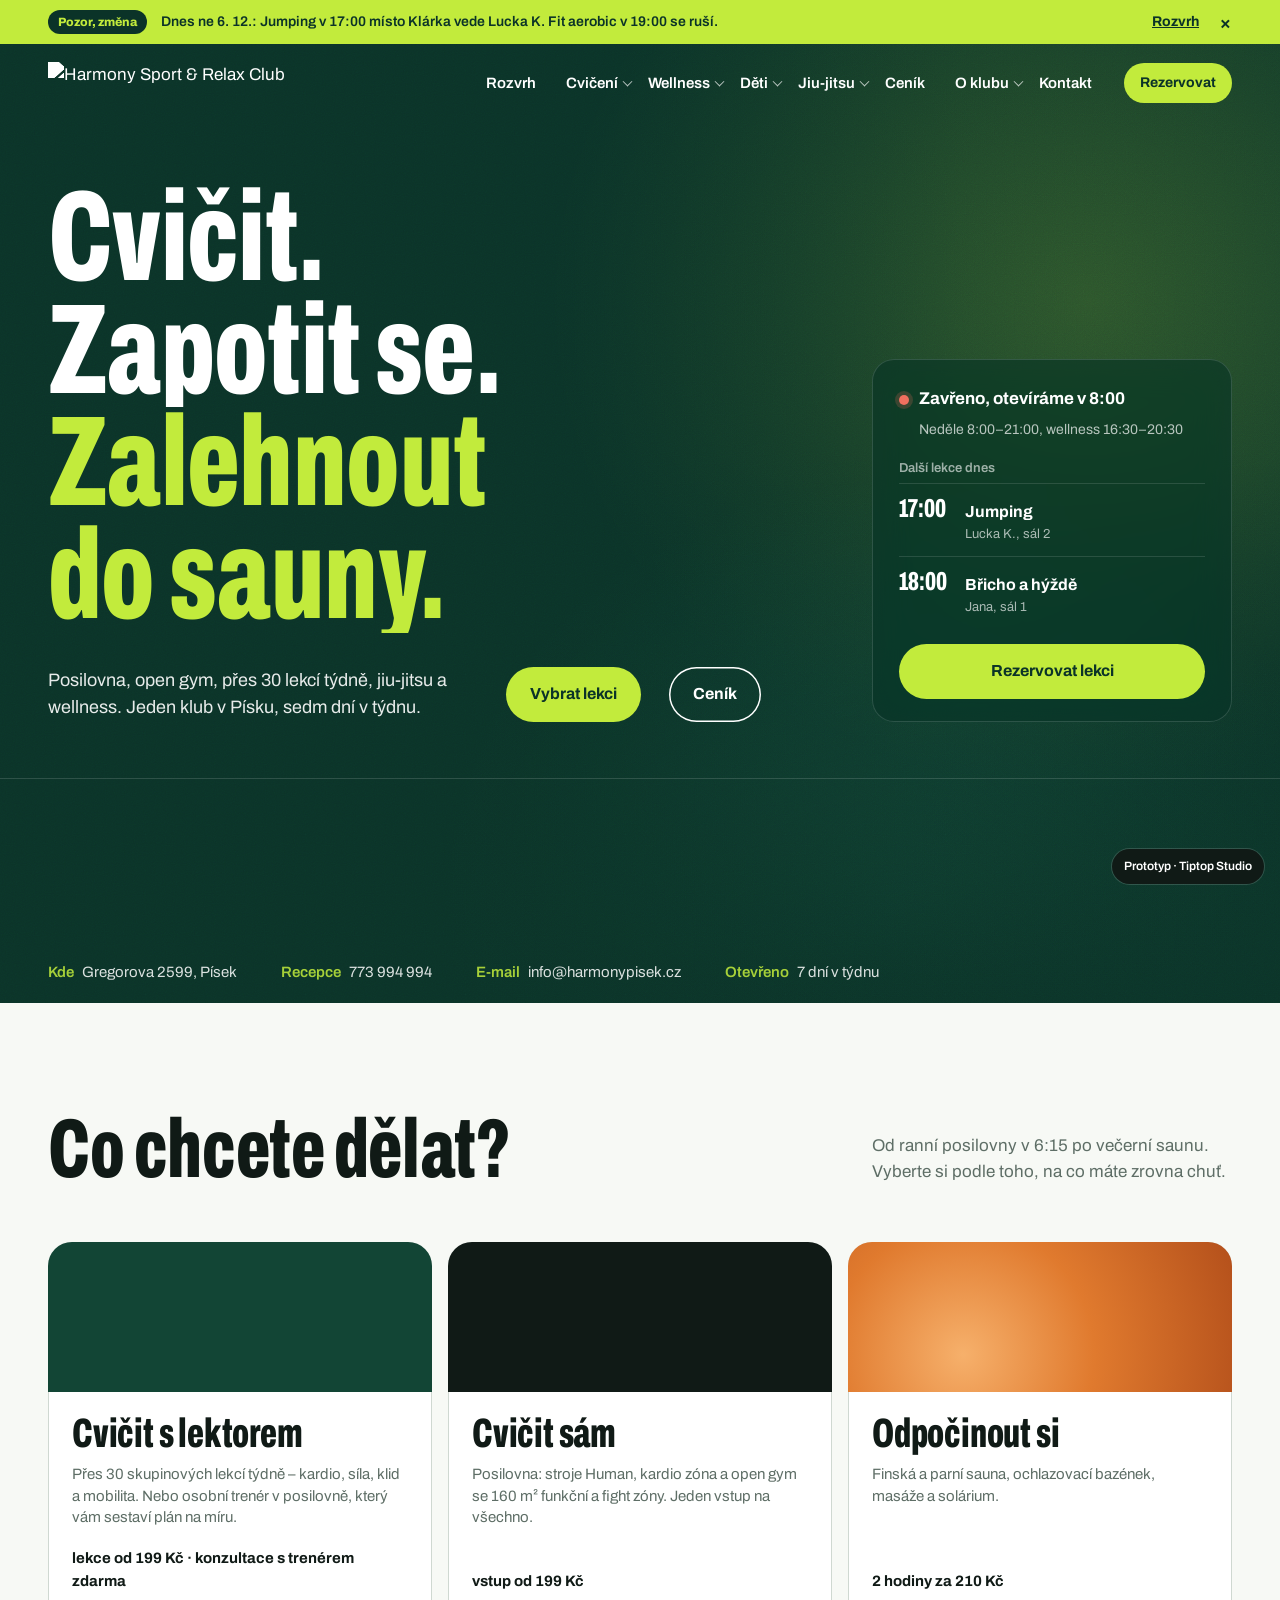
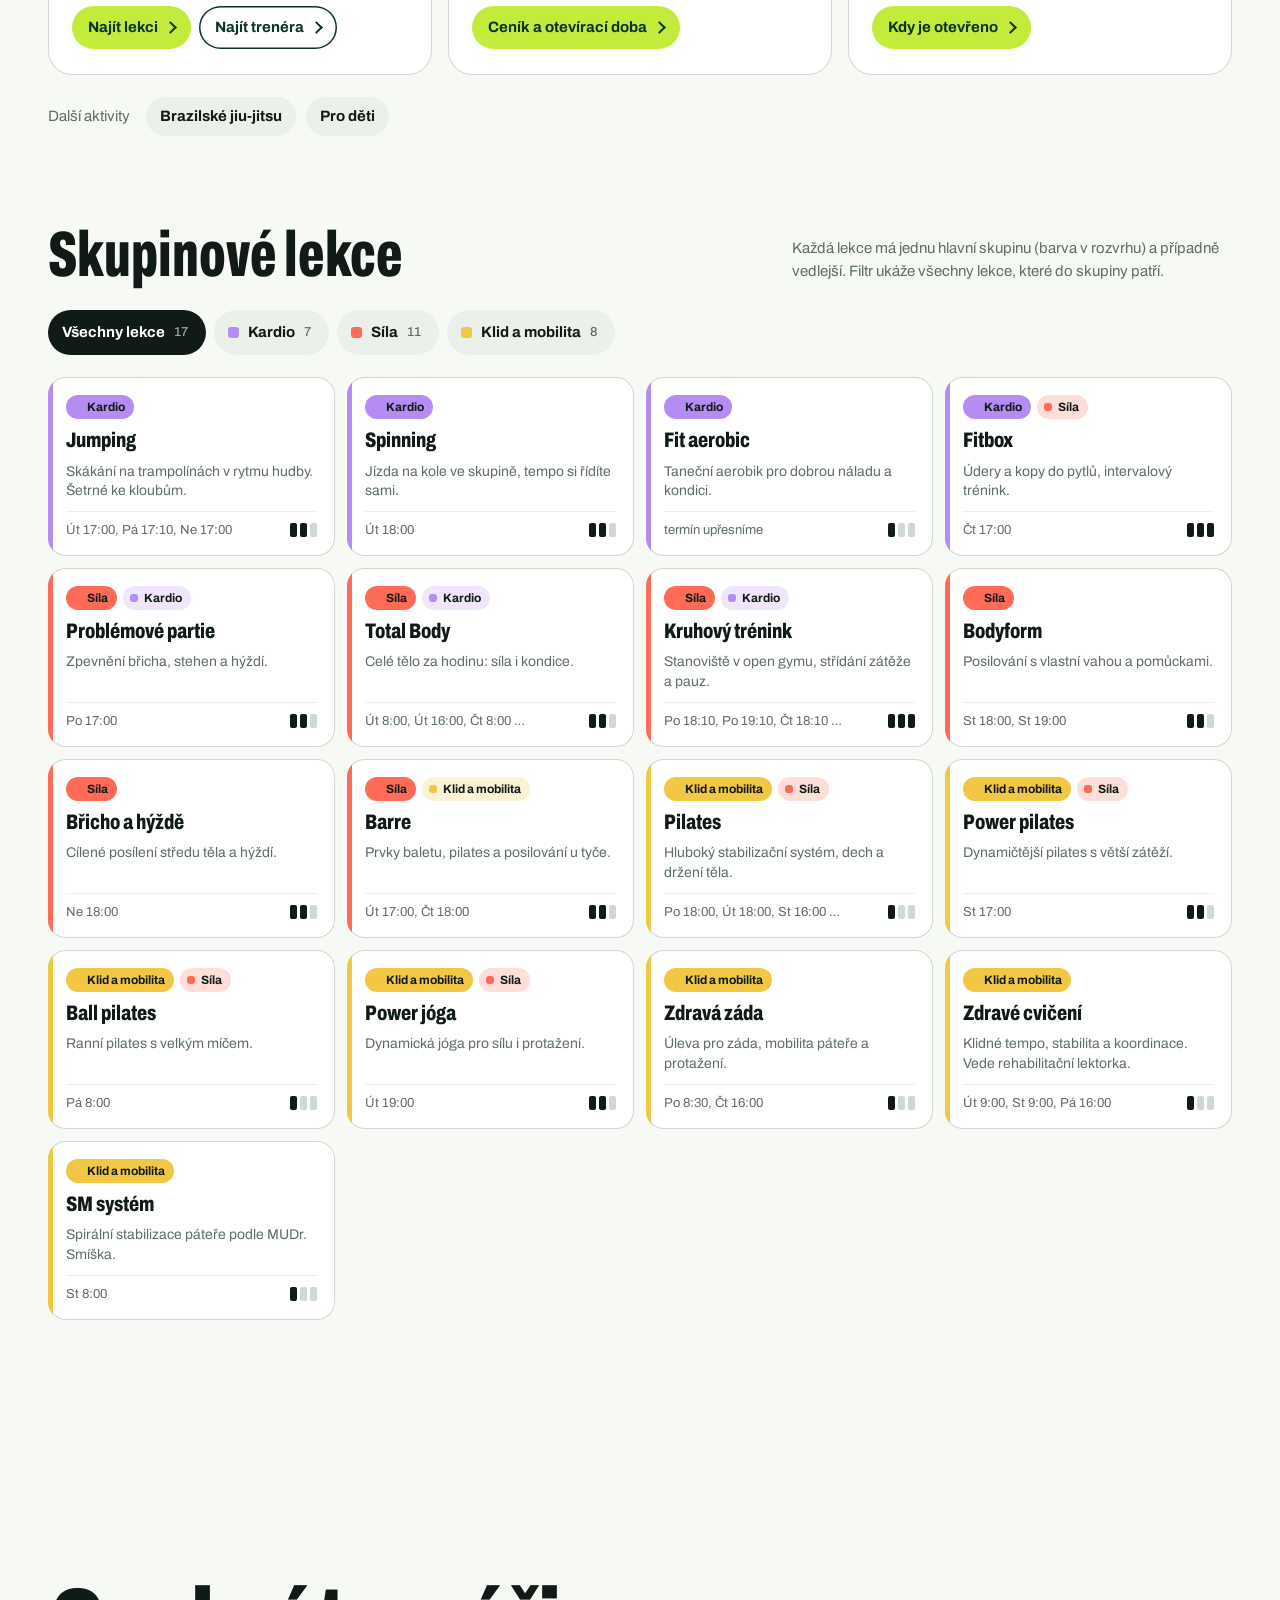
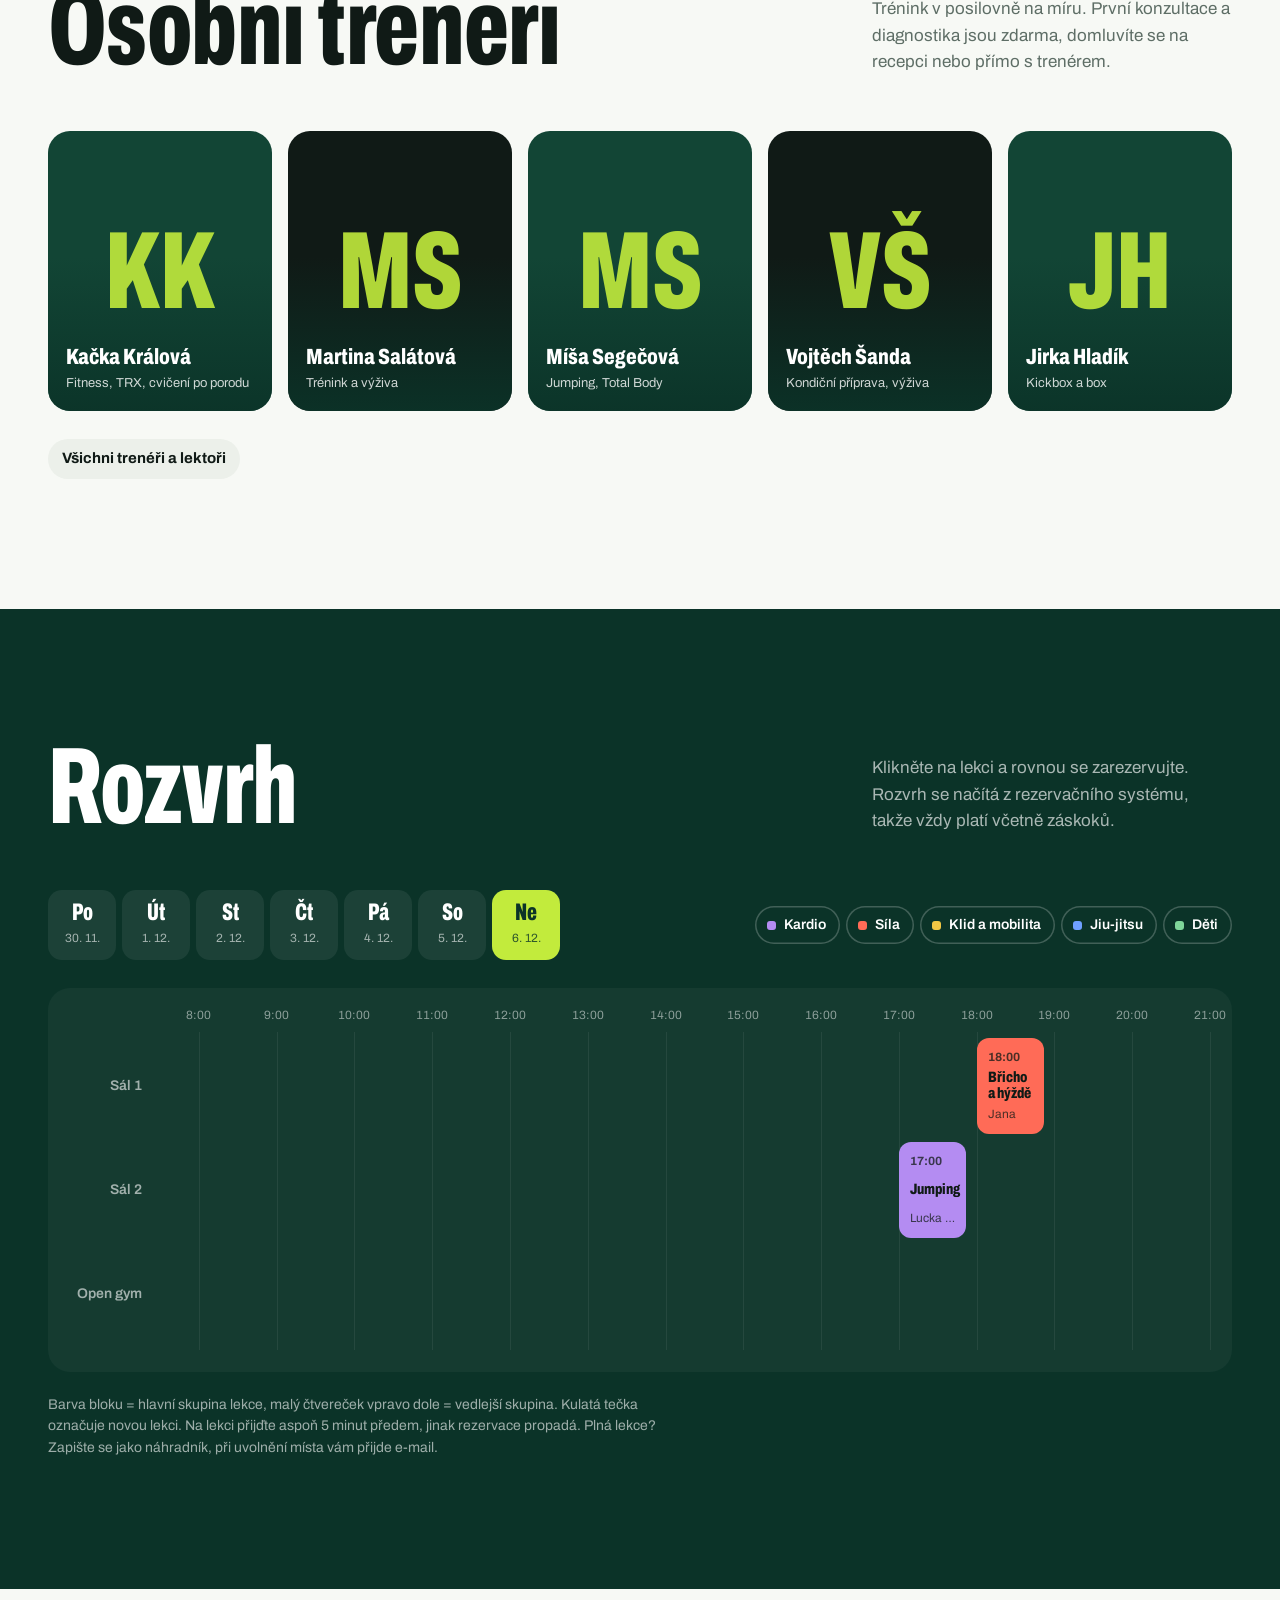
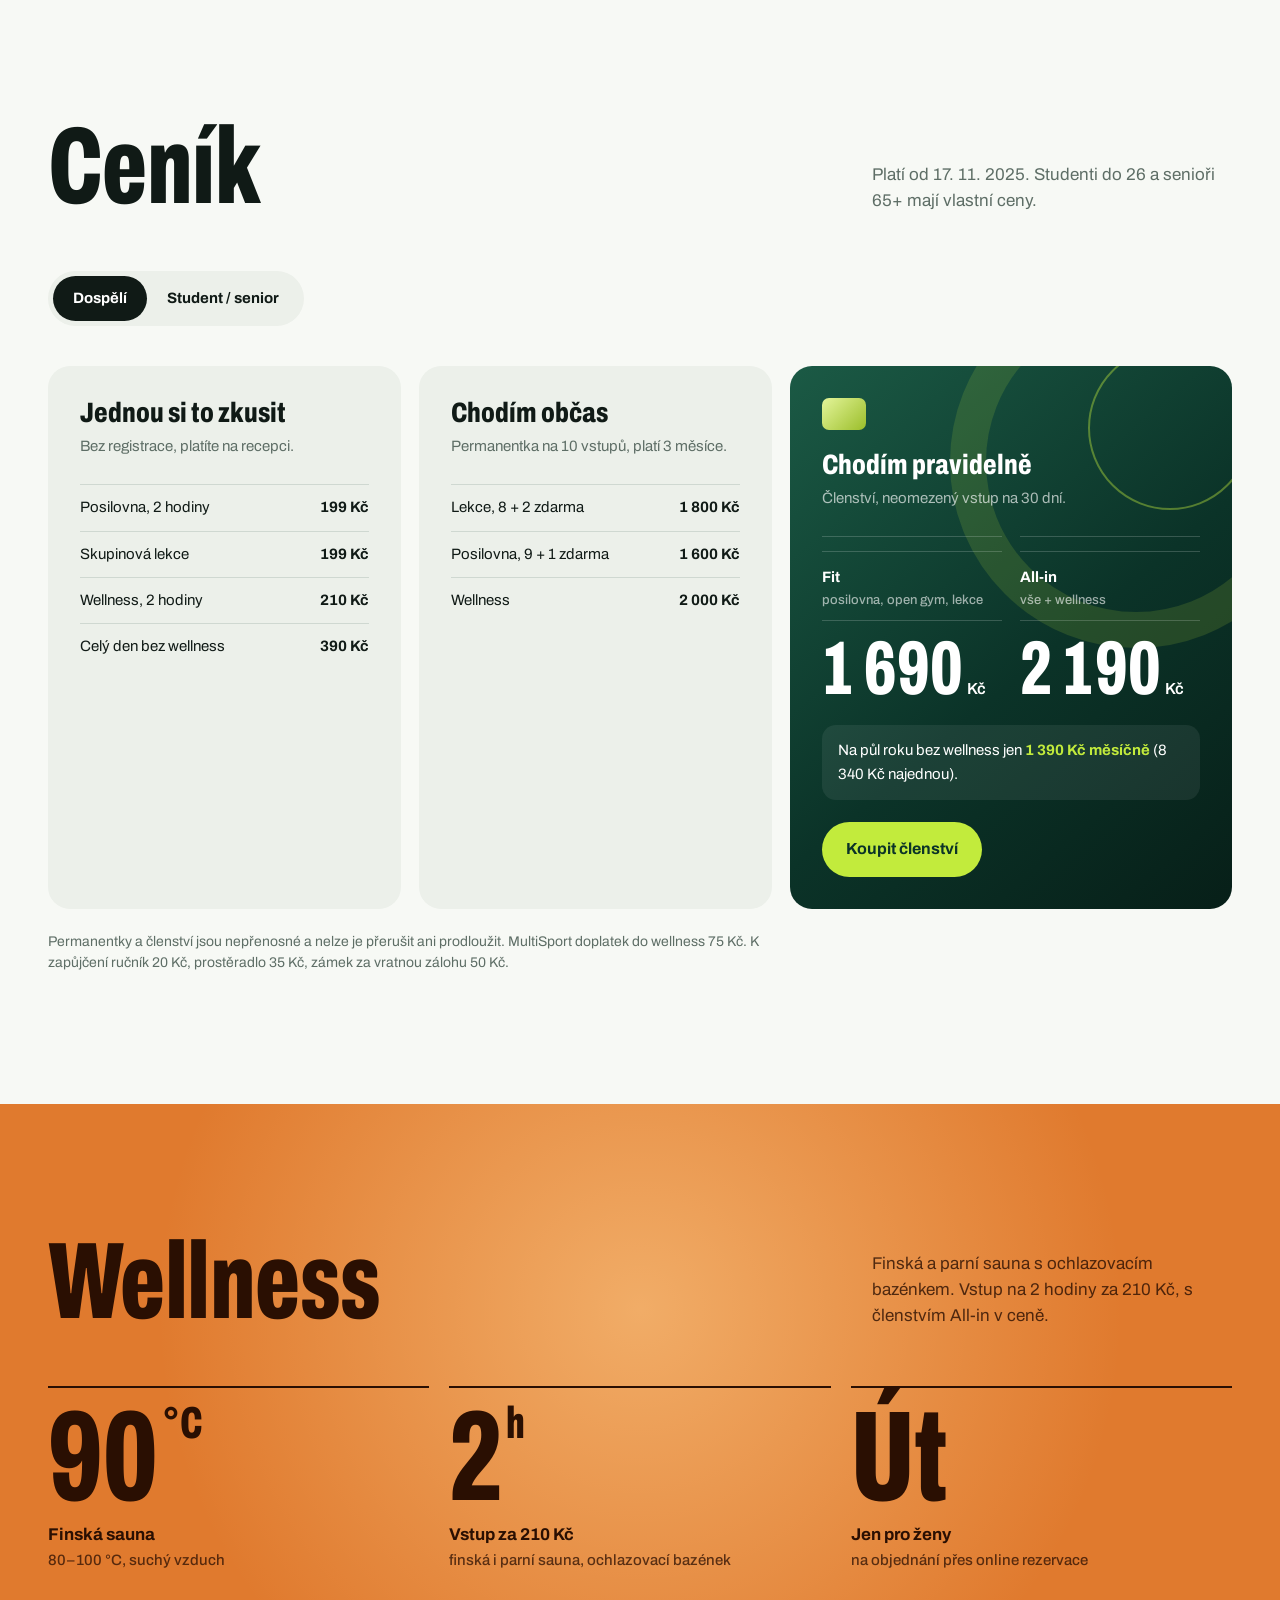
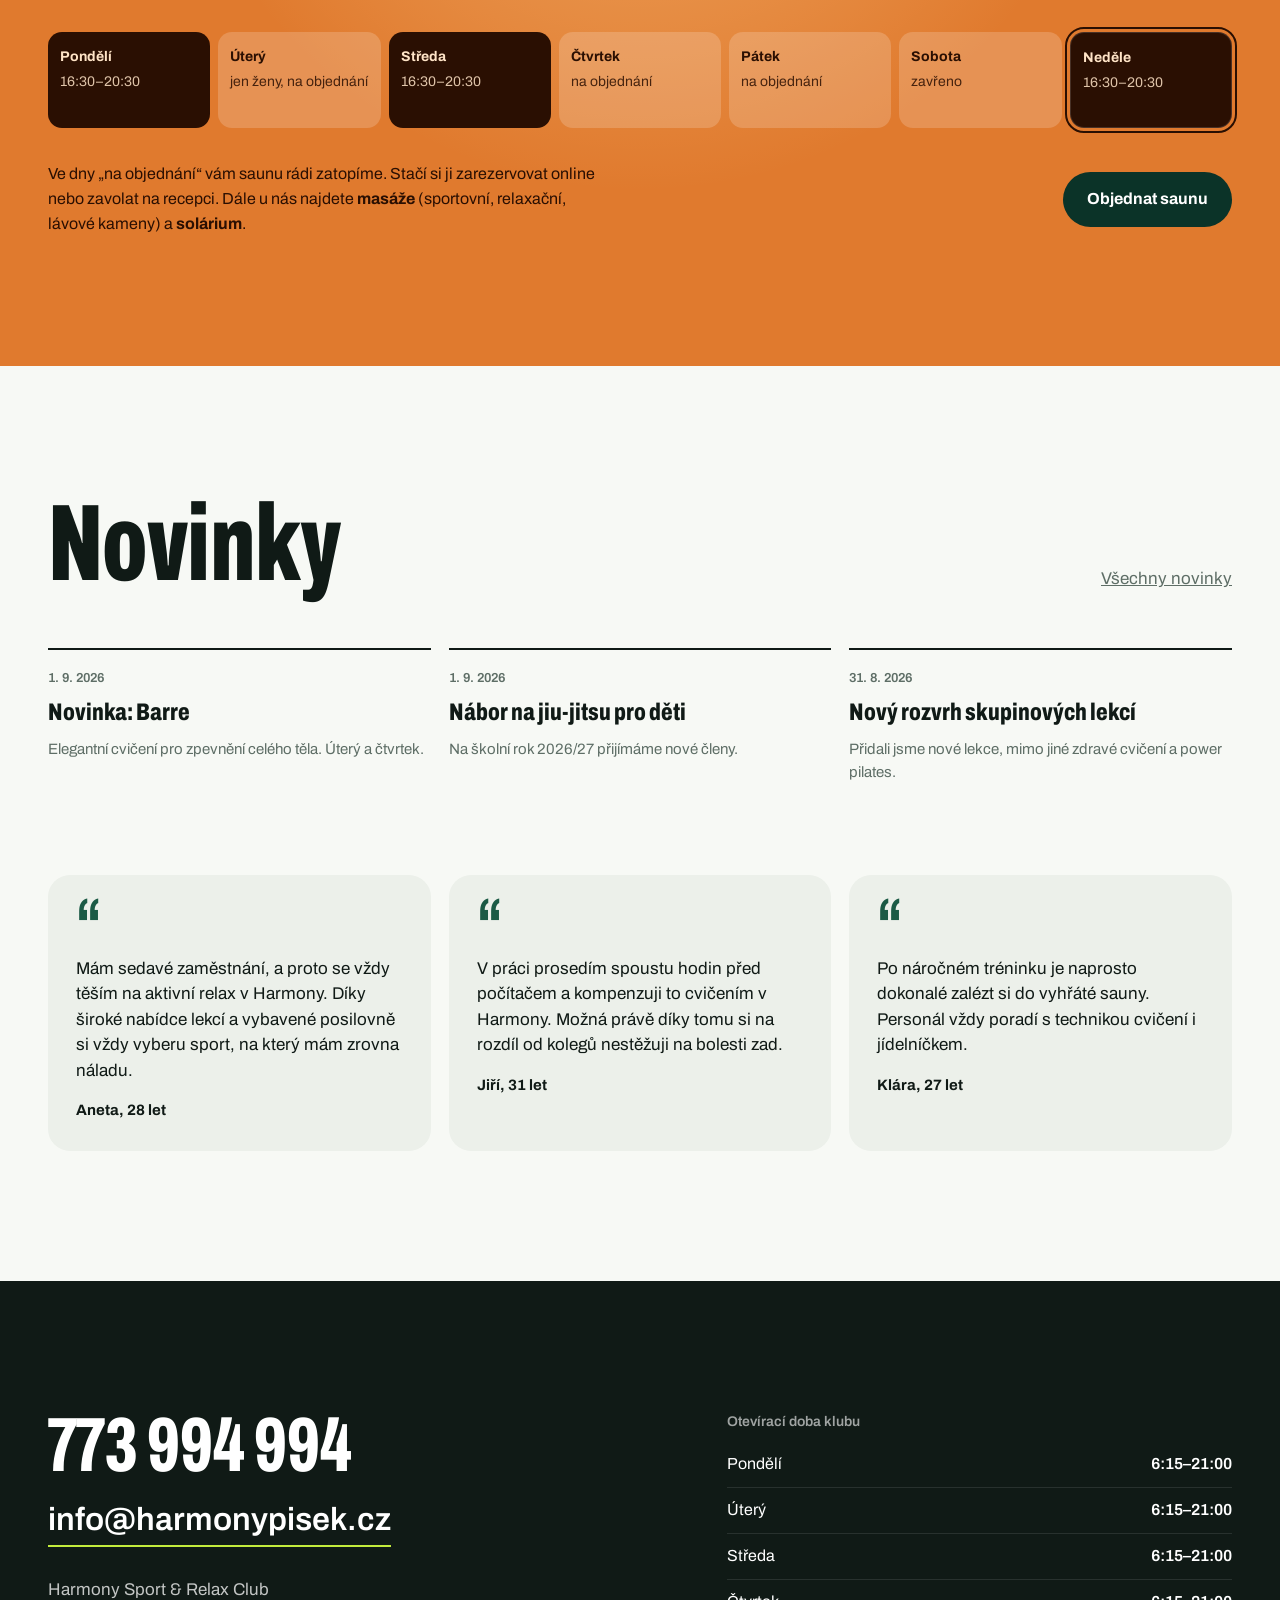
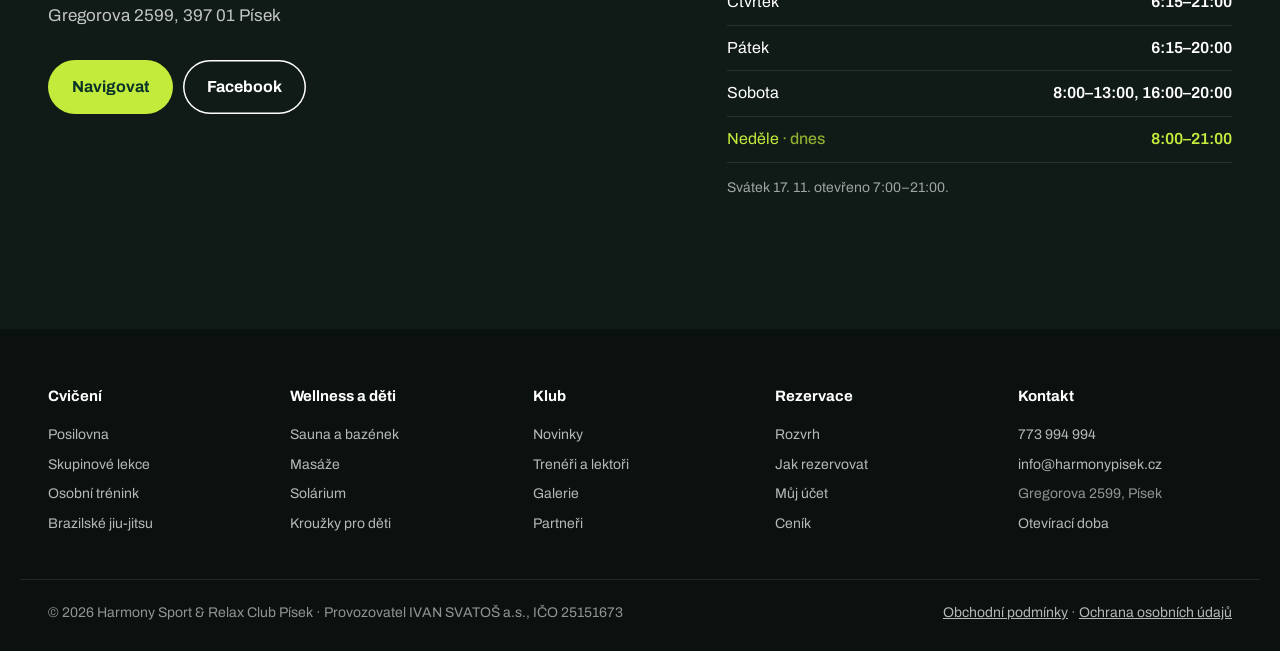
==== commit fc1eec71: "Prototyp: zjednodušené dlaždice rozcestníku Co-Authored-By: Claude Opus 5.5 <noreply@anthropic.com> " ====
--- a/index.html
+++ b/index.html
@@ -165,14 +165,17 @@
 /* ---------------- co chcete dělat ---------------- */
 #cviceni{padding:110px 0 60px}
 #cviceni .head h2{font-size:clamp(48px,6.5vw,96px)}
-.intent{display:grid;grid-template-columns:1.6fr 1fr 1fr;gap:16px}
+.intent{display:grid;grid-template-columns:repeat(3,1fr);gap:16px}
 .it{background:#fff;border-radius:24px;overflow:hidden;text-decoration:none;display:flex;flex-direction:column;box-shadow:inset 0 0 0 1px var(--line);transition:transform .25s var(--ease),box-shadow .25s}
 a.it:hover{transform:translateY(-4px);box-shadow:inset 0 0 0 1px var(--line),0 18px 40px rgba(11,51,40,.14)}
-.it .ph{height:190px;background:var(--forest-2) center/cover}
+.it .ph{height:150px;background:var(--forest-2) center/cover}
 .fig{display:flex;flex-direction:column;justify-content:flex-end;padding:22px 24px;color:#fff;position:relative;overflow:hidden}
 .fig b{font-variation-settings:"wdth" 62;font-weight:800;font-size:96px;line-height:.85;color:var(--lime)}
 .fig span{font-size:14px;font-weight:600;opacity:.8;margin-top:8px}
-.it:nth-child(2) .fig{background:var(--ink)}
+.it:nth-child(2) .ph{background:var(--ink)}
+.ctas{display:flex;flex-wrap:wrap;gap:8px;margin-top:12px}
+.ctas .go{margin-top:0;text-decoration:none}
+.go.line{background:transparent;box-shadow:inset 0 0 0 1.5px var(--forest)}
 .it-relax .fig b{color:#FFE4C7}
 .it-relax .ph{background:radial-gradient(circle at 30% 75%,#F6B06B,var(--amber) 45%,var(--ember))}
 .it .body{padding:24px 24px 26px;display:flex;flex-direction:column;flex:1}
@@ -187,12 +190,12 @@
 .opt b{font-size:18px}
 .opt span{font-size:14px;color:var(--muted);line-height:1.4}
 .opt em{padding-top:10px}
-.it-lektor .ph{height:190px}
+
 .more{display:flex;flex-wrap:wrap;gap:8px 10px;align-items:center;margin-top:22px;font-size:15px}
 .more span{color:var(--muted);margin-right:6px}
 .more a{text-decoration:none;font-weight:700;background:var(--mineral);padding:8px 14px;border-radius:999px}
 .more a:hover{background:var(--forest);color:#fff}
-@media (max-width:1000px){.intent{grid-template-columns:1fr 1fr}.it-lektor{grid-column:1/-1}}
+@media (max-width:1000px){.intent{grid-template-columns:1fr}}
 @media (max-width:640px){.intent{grid-template-columns:1fr}.opts{grid-template-columns:1fr}.it .ph{height:150px}}
 
 /* ---------------- lekce ---------------- */
@@ -514,27 +517,16 @@
       </div>
       <div class="intent">
         <article class="it it-lektor">
-          <div class="ph fig"><b>30+</b><span>lekcí každý týden</span></div>
+          <div class="ph"></div>
           <div class="body">
             <h3 class="cond">Cvičit s lektorem</h3>
-            <div class="opts">
-              <a class="opt" href="#lekce">
-                <b>Ve skupině</b>
-                <span>Přes 30 lekcí týdně: kardio, síla, klid a mobilita.</span>
-                <em>lekce od 199 Kč</em>
-                <i class="go">Vybrat lekci</i>
-              </a>
-              <a class="opt" href="#treneri">
-                <b>Individuálně</b>
-                <span>Osobní trenér v posilovně, plán na míru, diagnostika InBody.</span>
-                <em>první konzultace zdarma</em>
-                <i class="go">Najít trenéra</i>
-              </a>
-            </div>
+            <p>Přes 30 skupinových lekcí týdně – kardio, síla, klid a mobilita. Nebo osobní trenér v posilovně, který vám sestaví plán na míru.</p>
+            <em>lekce od 199 Kč · konzultace s trenérem zdarma</em>
+            <div class="ctas"><a class="go" href="#lekce">Najít lekci</a><a class="go line" href="#treneri">Najít trenéra</a></div>
           </div>
         </article>
         <a class="it" href="#cenik">
-          <div class="ph fig"><b>6:15</b><span>otevíráme ve všední dny</span></div>
+          <div class="ph"></div>
           <div class="body">
             <h3 class="cond">Cvičit sám</h3>
             <p>Posilovna: stroje Human, kardio zóna a open gym se 160 m² funkční a fight zóny. Jeden vstup na všechno.</p>
@@ -543,7 +535,7 @@
           </div>
         </a>
         <a class="it it-relax" href="#wellness">
-          <div class="ph fig"><b>16:30</b><span>otevírá sauna v po, st a ne</span></div>
+          <div class="ph"></div>
           <div class="body">
             <h3 class="cond">Odpočinout si</h3>
             <p>Finská a parní sauna, ochlazovací bazének, masáže a solárium.</p>
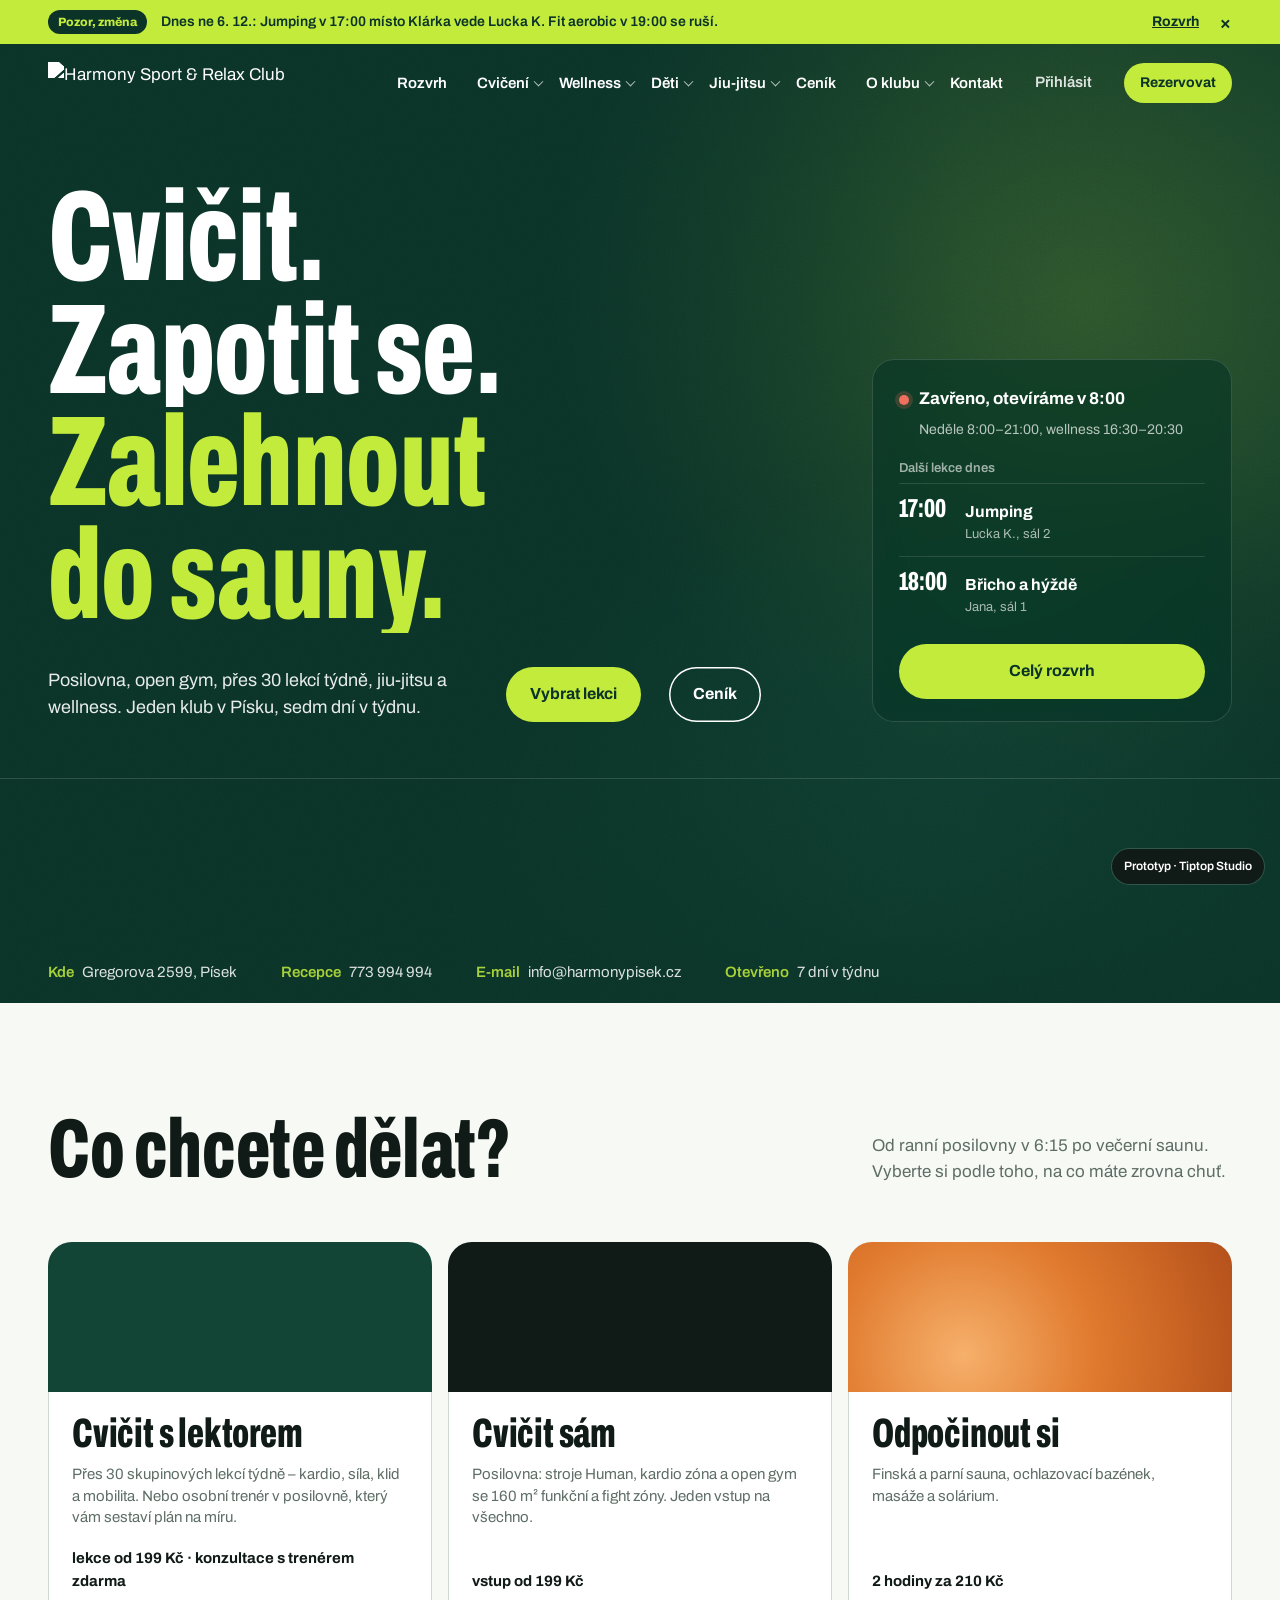
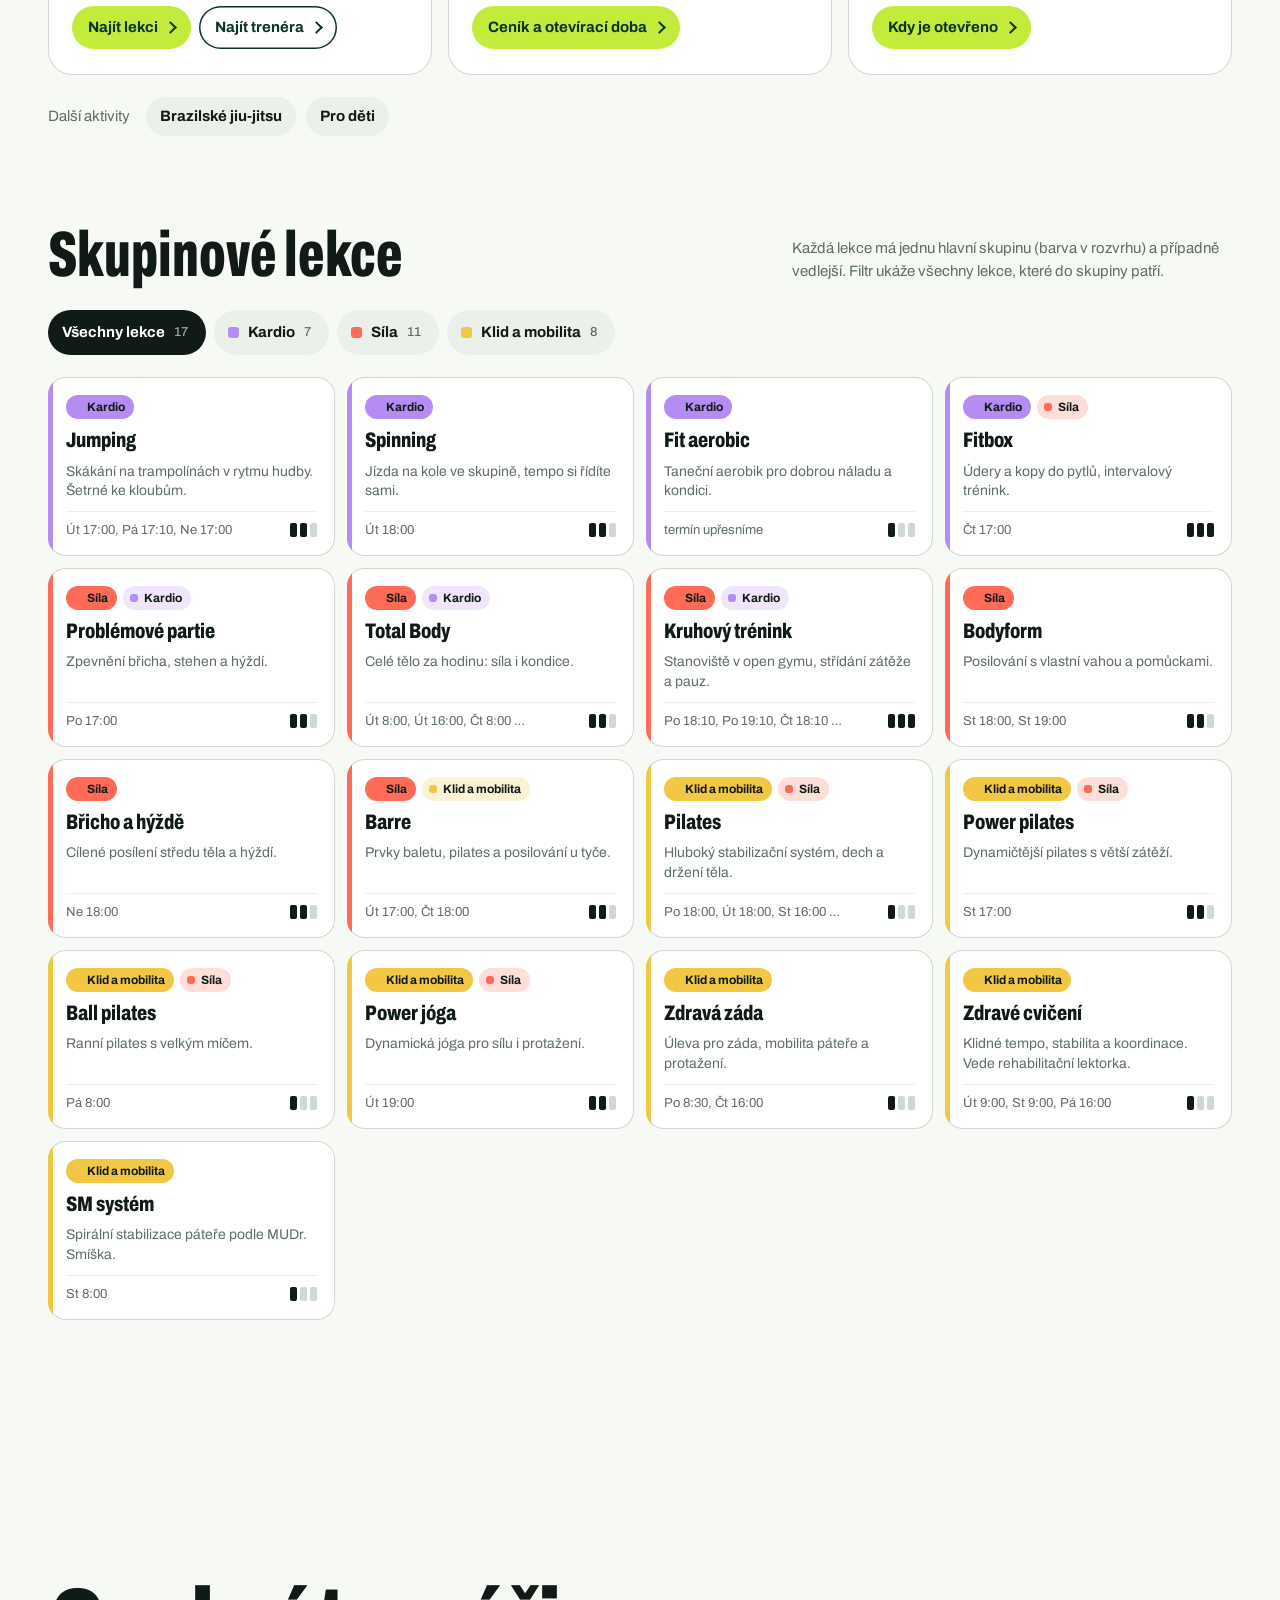
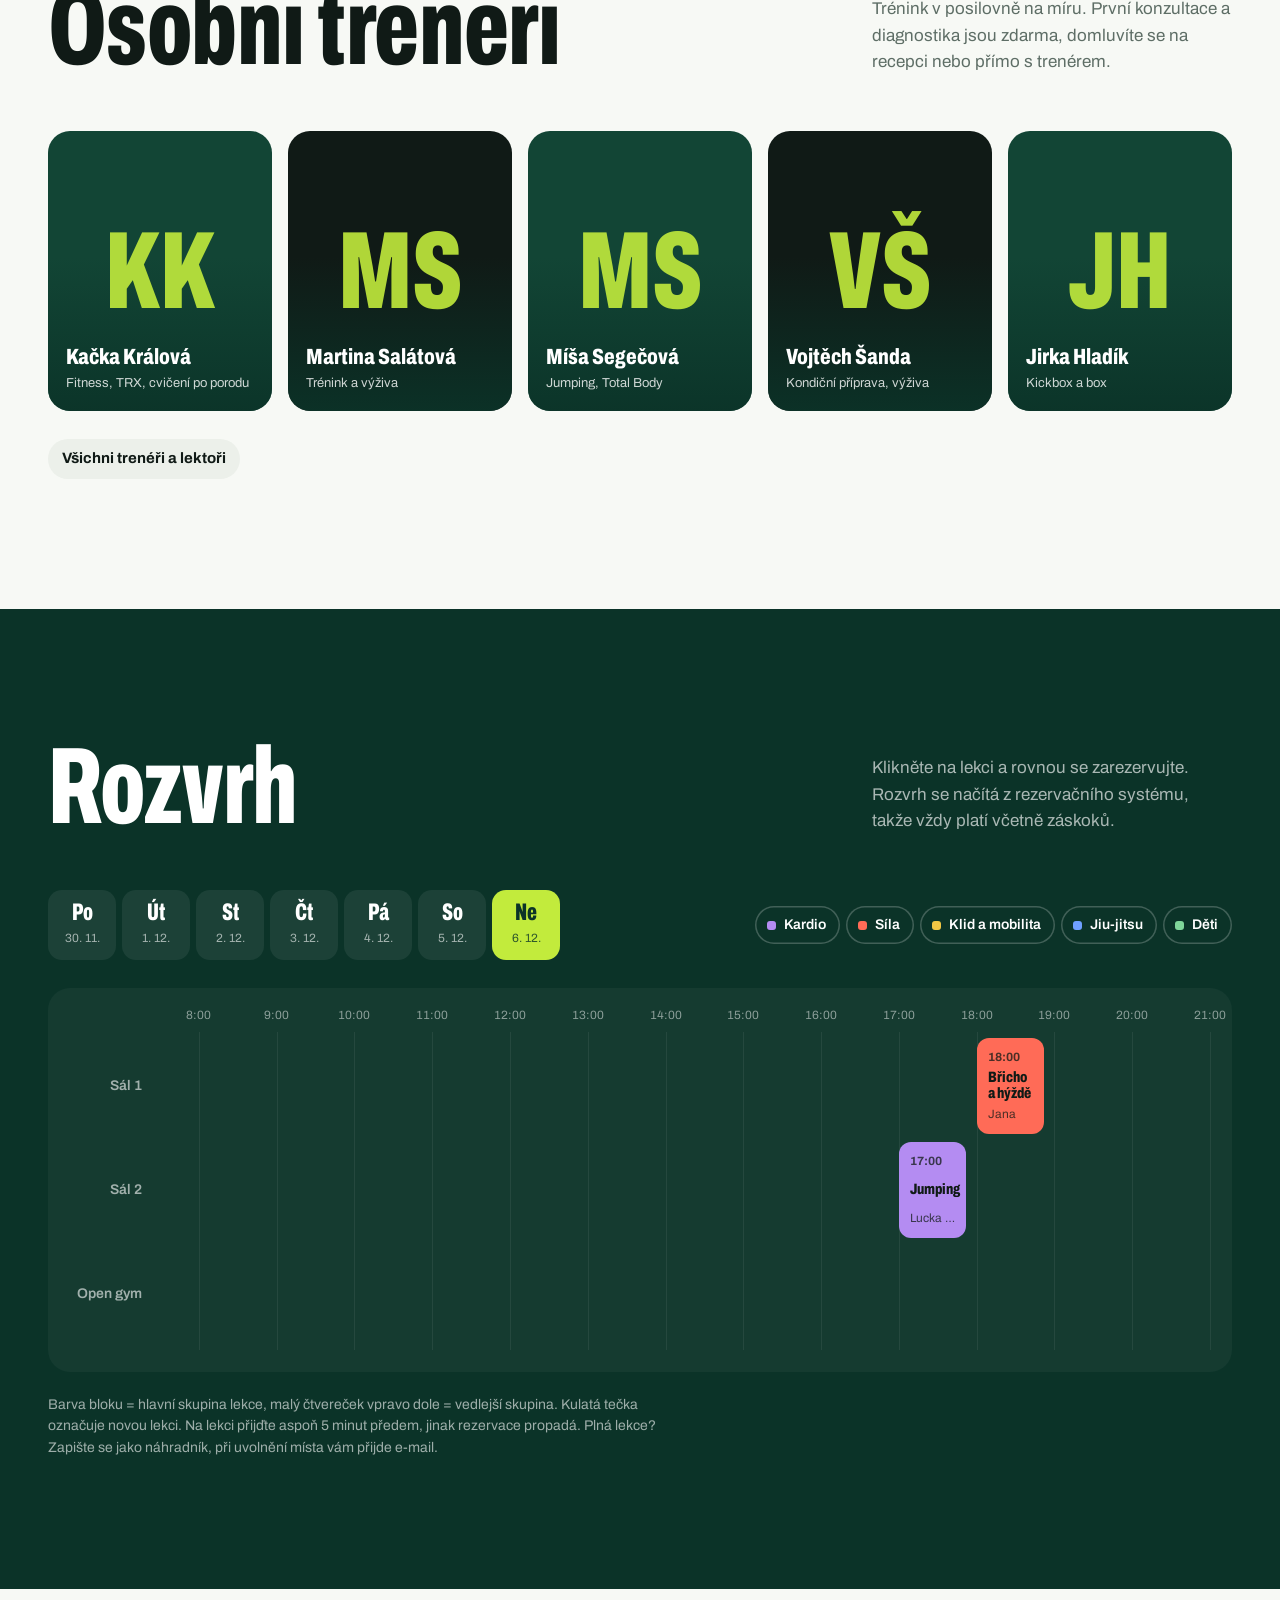
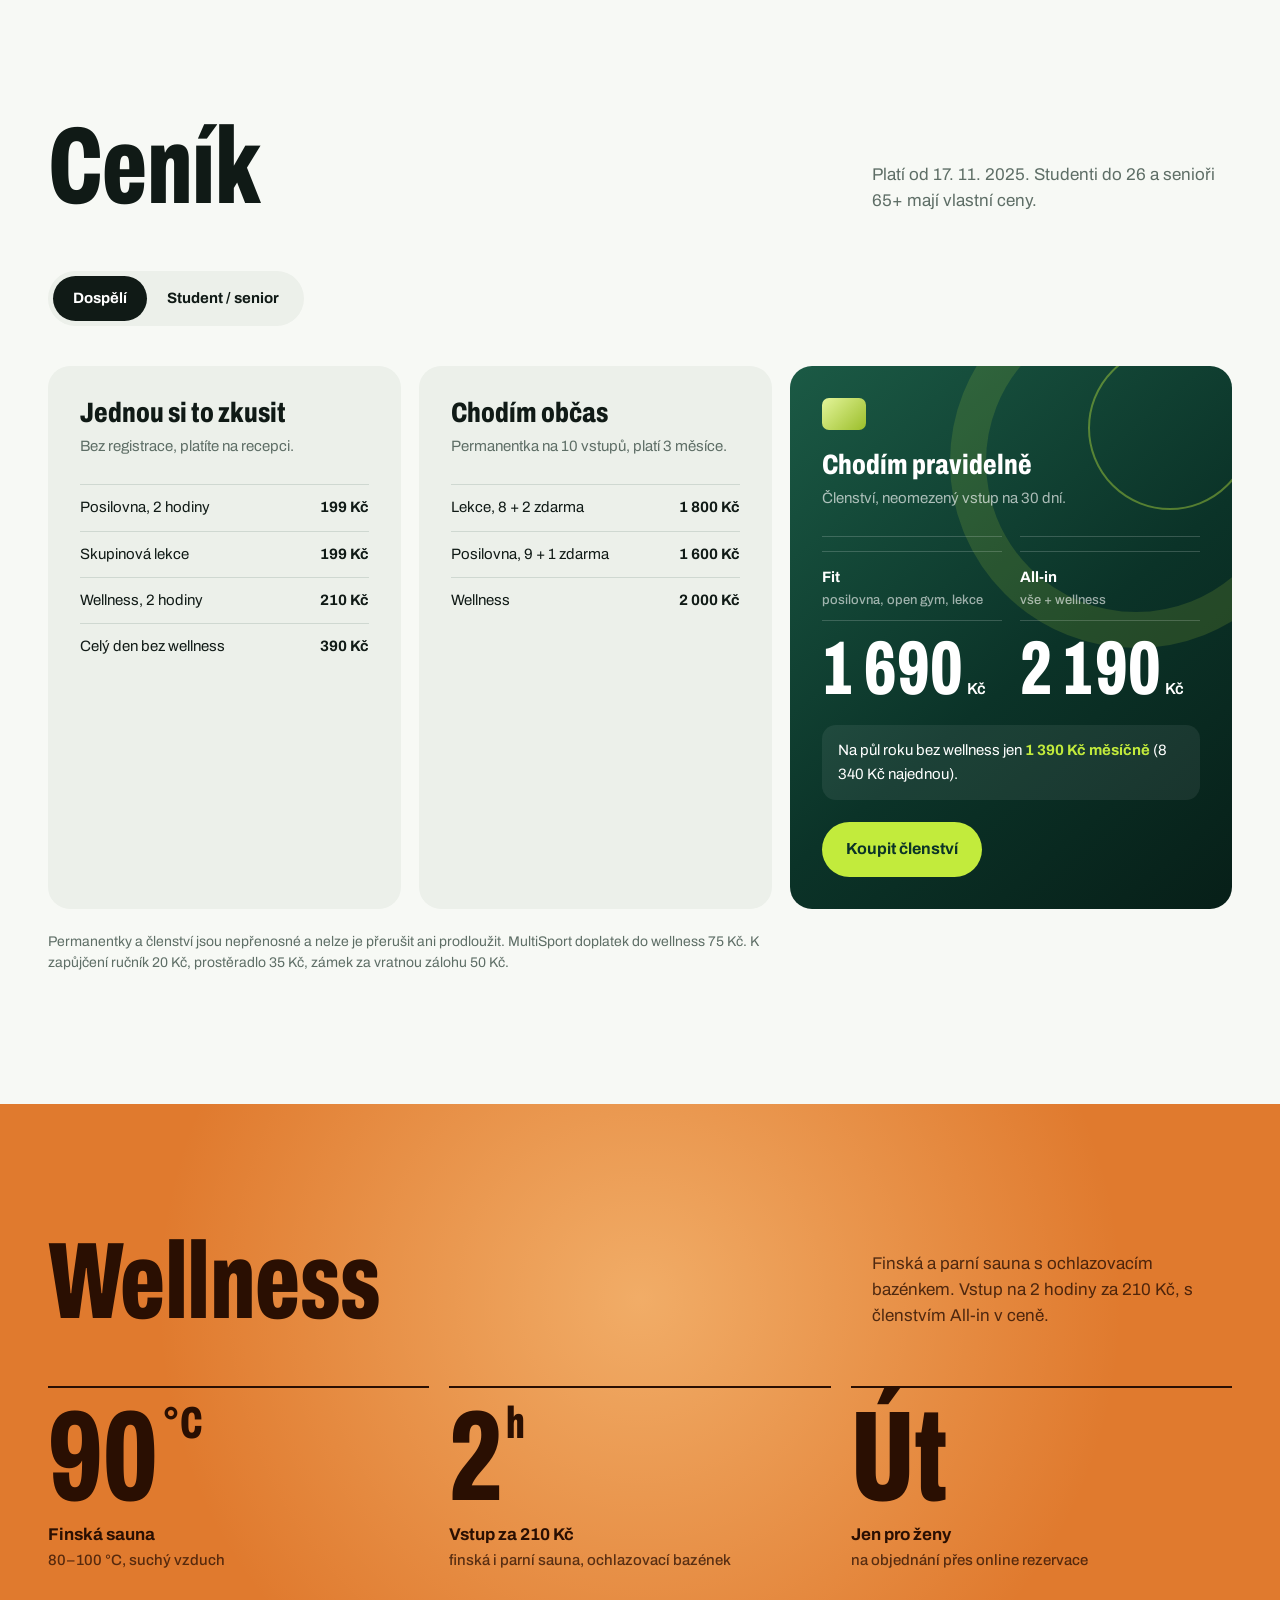
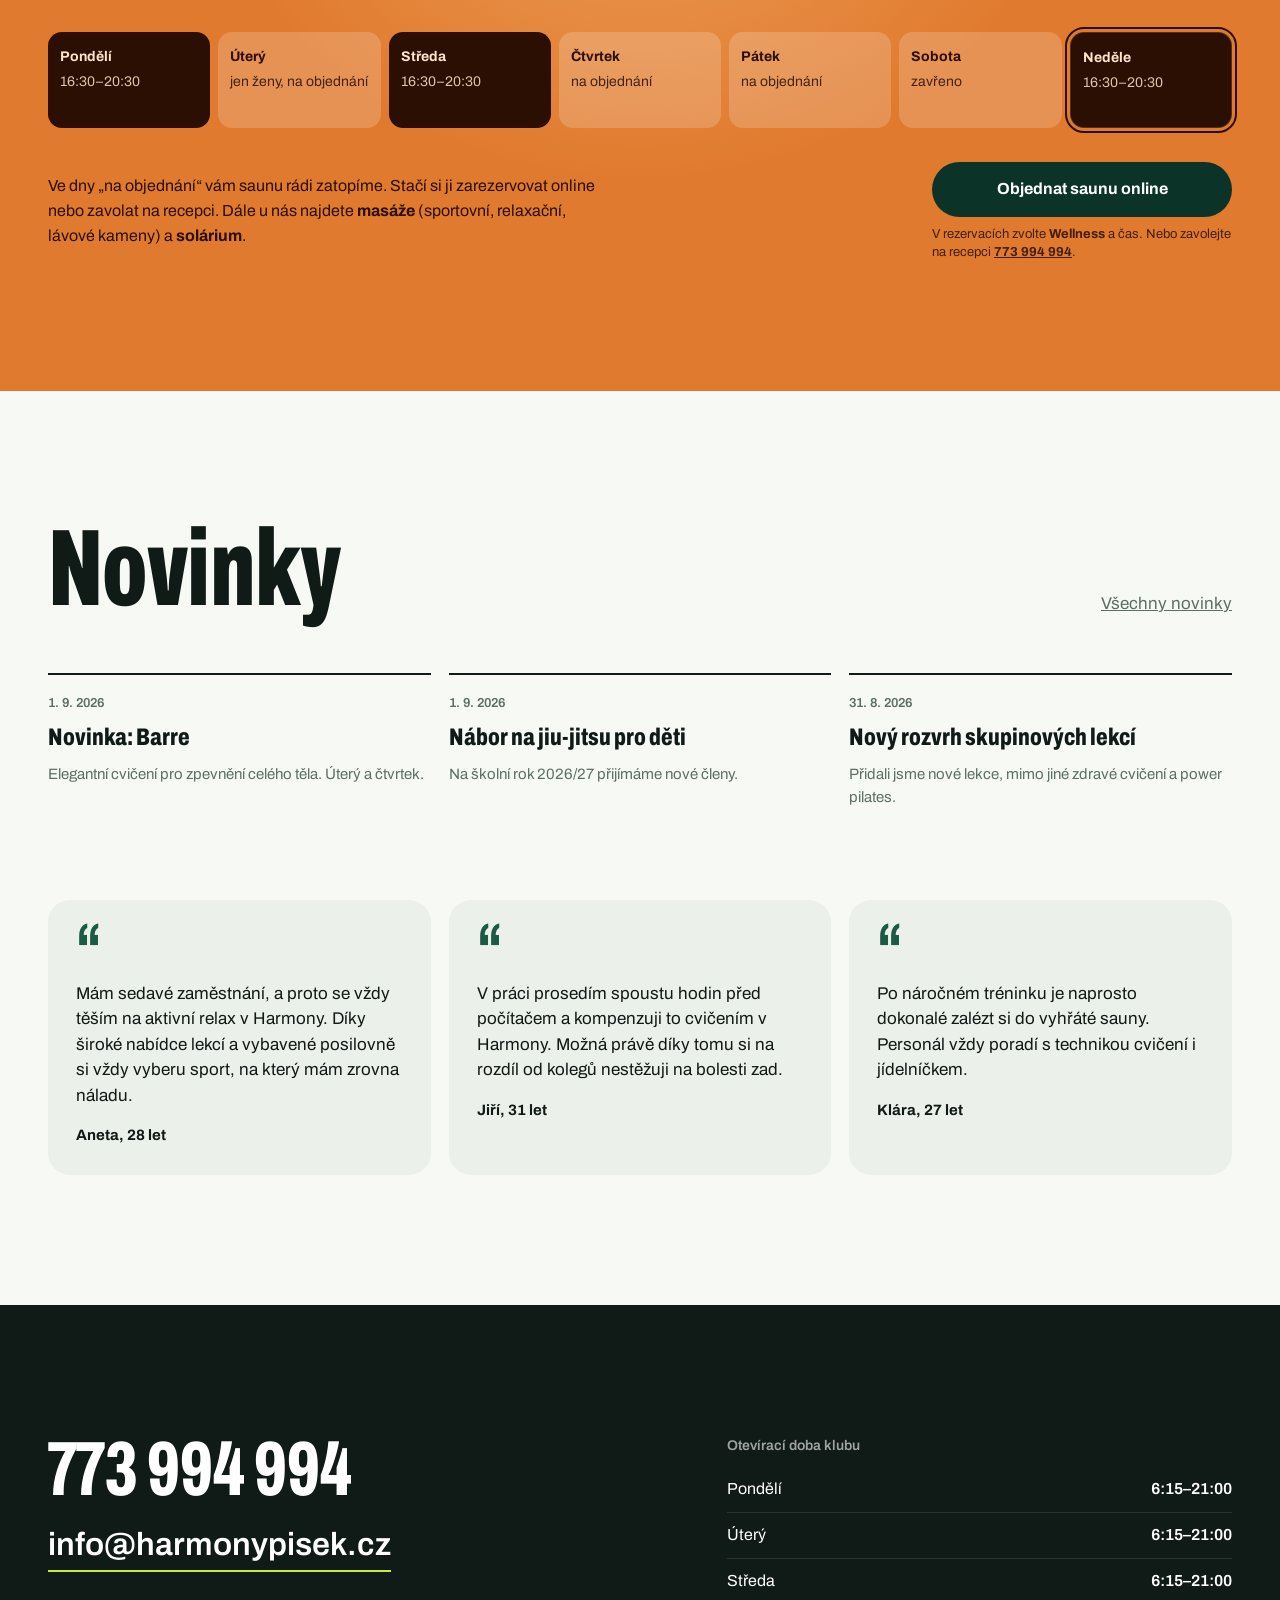
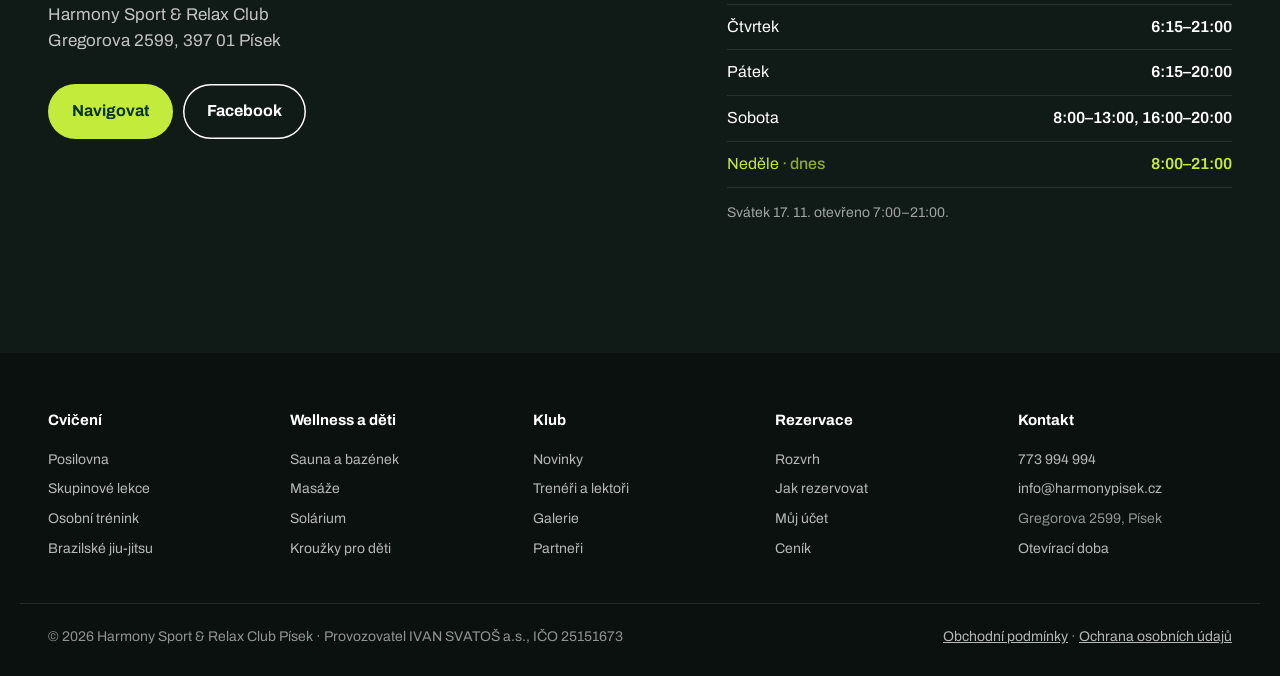
==== commit 30ea104c: "Prototyp: kotvy pod hlavičkou, sjednocené rezervace, mobilní akordeon a spodní lišta, nápověda k sau" ====
--- a/index.html
+++ b/index.html
@@ -49,6 +49,30 @@
 body.has-alert .hero .wrap{padding-top:182px}
 @media (max-width:700px){.alert .wrap{font-size:13px;gap:10px}.alert a{display:none}}
 
+/* ---------------- header extras ---------------- */
+.login{text-decoration:none;font-weight:600;font-size:15px;opacity:.85}
+.login:hover{opacity:1}
+.sauna-cta{display:flex;flex-direction:column;gap:8px;max-width:300px}
+.sauna-cta small{font-size:13px;line-height:1.4;opacity:.85}
+.sauna-cta small a{color:inherit;font-weight:700}
+.tabbar{display:none}
+@media (max-width:1080px){
+  .login{display:none}
+  .nav>.btn{display:none}
+  .nav>ul>li .drop{display:none}
+  .nav>ul>li.open .drop{display:block}
+  .nav>ul>li.has>a{display:flex!important;justify-content:space-between;align-items:center}
+  .nav>ul>li.has>a::before{display:block!important;position:static!important;flex:none;width:9px;height:9px;transform:rotate(45deg)!important;order:2;margin-right:4px}
+  .nav>ul>li.has.open>a::before{transform:rotate(225deg)!important}
+  .nav>ul>li>a::after{display:none}
+  .tabbar{display:grid;grid-template-columns:repeat(3,1fr);position:fixed;left:0;right:0;bottom:0;z-index:55;background:var(--paper);box-shadow:0 -1px 0 var(--line),0 -10px 30px rgba(11,51,40,.08);padding:8px 10px calc(8px + env(safe-area-inset-bottom))}
+  .tabbar a{display:flex;flex-direction:column;align-items:center;gap:2px;text-decoration:none;font-size:12px;font-weight:700;padding:6px 0;border-radius:12px}
+  .tabbar a svg{width:22px;height:22px}
+  .tabbar a.main{background:var(--lime);color:var(--forest)}
+  body{padding-bottom:74px}
+  .proto{bottom:86px!important}
+}
+
 /* ---------------- header ---------------- */
 header{position:fixed;inset:0 0 auto;z-index:50;color:#fff;transition:background .3s,color .3s,box-shadow .3s}
 header.solid{background:rgba(247,249,245,.94);backdrop-filter:blur(12px);color:var(--ink);box-shadow:0 1px 0 var(--line)}
@@ -136,7 +160,8 @@
 }
 
 /* ---------------- sections ---------------- */
-section{padding:130px 0;scroll-margin-top:60px}
+section{padding:130px 0}
+html{scroll-padding-top:var(--hdr,130px)}
 .head{display:grid;grid-template-columns:1fr auto;align-items:end;gap:24px;margin-bottom:56px}
 .head h2{font-size:clamp(56px,8.5vw,128px)}
 .head p{max-width:360px;color:var(--muted);font-size:17px}
@@ -473,7 +498,8 @@
       <li><a href="#kontakt">Kontakt</a></li>
     </ul>
     <button class="menu-btn" aria-expanded="false" aria-controls="menu">Menu</button>
-    <a class="btn sm" href="https://memberzone.cz/HARMONYpisek/Uvod.aspx">Rezervovat</a>
+    <a class="login" href="https://memberzone.cz/HARMONYpisek/Uvod.aspx">Přihlásit</a>
+    <a class="btn sm" href="#rozvrh">Rezervovat</a>
   </div>
 </header>
 
@@ -495,7 +521,7 @@
         <div class="hrs" id="todayHours"></div>
         <h2 id="nextTitle">Další lekce dnes</h2>
         <ul class="upcoming" id="upcoming"></ul>
-        <a class="btn" href="https://harmonypisek.cz/online-rezervace/">Rezervovat lekci</a>
+        <a class="btn" href="#rozvrh">Celý rozvrh</a>
       </aside>
     </div>
     <div class="ribbon">
@@ -617,7 +643,7 @@
           <p class="sub">Členství, neomezený vstup na 30 dní.</p>
           <div class="mem" id="member"></div>
           <div class="half" id="half"></div>
-          <a class="btn" href="https://harmonypisek.cz/online-rezervace/">Koupit členství</a>
+          <a class="btn" href="https://memberzone.cz/HARMONYpisek/Uvod.aspx">Koupit členství</a>
         </div>
       </div>
       <p class="fine">Permanentky a členství jsou nepřenosné a nelze je přerušit ani prodloužit. MultiSport doplatek do wellness 75 Kč. K zapůjčení ručník 20 Kč, prostěradlo 35 Kč, zámek za vratnou zálohu 50 Kč.</p>
@@ -639,7 +665,7 @@
       <div class="wtimes" id="wtimes"></div>
       <div class="wfoot">
         <p>Ve dny „na objednání“ vám saunu rádi zatopíme. Stačí si ji zarezervovat online nebo zavolat na recepci. Dále u nás najdete <b>masáže</b> (sportovní, relaxační, lávové kameny) a <b>solárium</b>.</p>
-        <a class="btn dark" href="https://harmonypisek.cz/online-rezervace/">Objednat saunu</a>
+        <div class="sauna-cta"><a class="btn dark" href="https://memberzone.cz/HARMONYpisek/Uvod.aspx">Objednat saunu online</a><small>V rezervacích zvolte <b>Wellness</b> a čas. Nebo zavolejte na recepci <a href="tel:+420773994994">773 994 994</a>.</small></div>
       </div>
     </div>
   </section>
@@ -698,6 +724,11 @@
     <span><a href="https://harmonypisek.cz/vop/">Obchodní podmínky</a> · <a href="#">Ochrana osobních údajů</a></span>
   </div>
 </footer>
+<nav class="tabbar" aria-label="Rychlé akce">
+  <a class="main" href="#rozvrh"><svg viewBox="0 0 24 24" fill="none" stroke="currentColor" stroke-width="2"><rect x="3" y="5" width="18" height="16" rx="2"/><path d="M3 10h18M8 3v4M16 3v4"/></svg>Rozvrh a rezervace</a>
+  <a href="tel:+420773994994"><svg viewBox="0 0 24 24" fill="none" stroke="currentColor" stroke-width="2"><path d="M5 4h4l2 5-2.5 1.5a11 11 0 0 0 5 5L15 13l5 2v4a2 2 0 0 1-2 2A16 16 0 0 1 3 6a2 2 0 0 1 2-2"/></svg>Zavolat</a>
+  <a href="https://memberzone.cz/HARMONYpisek/Uvod.aspx"><svg viewBox="0 0 24 24" fill="none" stroke="currentColor" stroke-width="2"><circle cx="12" cy="8" r="4"/><path d="M4 21a8 8 0 0 1 16 0"/></svg>Můj účet</a>
+</nav>
 <div class="proto">Prototyp · Tiptop Studio</div>
 
 <script>
@@ -800,12 +831,21 @@
 const hm=x=>`${Math.floor(x/60)}:${String(x%60).padStart(2,"0")}`;
 const now=new Date(),today=now.getDay(),nowM=now.getHours()*60+now.getMinutes();
 const dur=s=>s[7]||55;
-const RES="https://harmonypisek.cz/online-rezervace/";
+const RES="https://memberzone.cz/HARMONYpisek/Uvod.aspx";
+
+/* ---------- výška hlavičky pro kotvy ---------- */
+const setHdr=()=>document.documentElement.style.setProperty("--hdr",($("#hdr").offsetHeight+16)+"px");
+setHdr();addEventListener("resize",setHdr);
+
+/* ---------- mobilní menu: podmenu jako akordeon ---------- */
+document.querySelectorAll("#menu > li.has > a").forEach(a=>a.addEventListener("click",e=>{
+  if(innerWidth>1080)return;e.preventDefault();const li=a.parentElement;
+  document.querySelectorAll("#menu > li.open").forEach(x=>{if(x!==li)x.classList.remove("open")});li.classList.toggle("open")}));
 
 /* ---------- header ---------- */
 const hdr=$("#hdr");const onScroll=()=>hdr.classList.toggle("solid",scrollY>window.innerHeight*.75);addEventListener("scroll",onScroll,{passive:true});onScroll();
 $(".menu-btn").onclick=e=>{const o=$("#menu").classList.toggle("open");e.target.setAttribute("aria-expanded",o);hdr.classList.add("solid")};
-$("#menu").querySelectorAll("a").forEach(a=>a.onclick=()=>$("#menu").classList.remove("open"));
+document.querySelectorAll("#menu .drop a, #menu > li:not(.has) > a").forEach(a=>a.addEventListener("click",()=>$("#menu").classList.remove("open")));
 
 /* ---------- alert ---------- */
 // ukázka: záskok a zrušená lekce se propíší i do panelu Dnes a do rozvrhu
@@ -816,7 +856,7 @@
    const sub=up[3]==="Lucka K."?"Jana":"Lucka K.";txt=`Dnes ${dt}: ${up[2]} v ${up[1]} místo ${up[3]} vede ${sub}`+(sub.endsWith(".")?"":".");up[3]=sub;
    if(last!==up){txt+=` ${last[2]} v ${last[1]} se ruší.`;S.splice(S.indexOf(last),1)}}
  $("#alertText").textContent=txt;
- $("#alertClose").onclick=()=>{$("#alert").remove();document.body.classList.remove("has-alert")}})();
+ $("#alertClose").onclick=()=>{$("#alert").remove();document.body.classList.remove("has-alert");setHdr()}})();
 
 /* ---------- hero: dnes ---------- */
 (()=>{
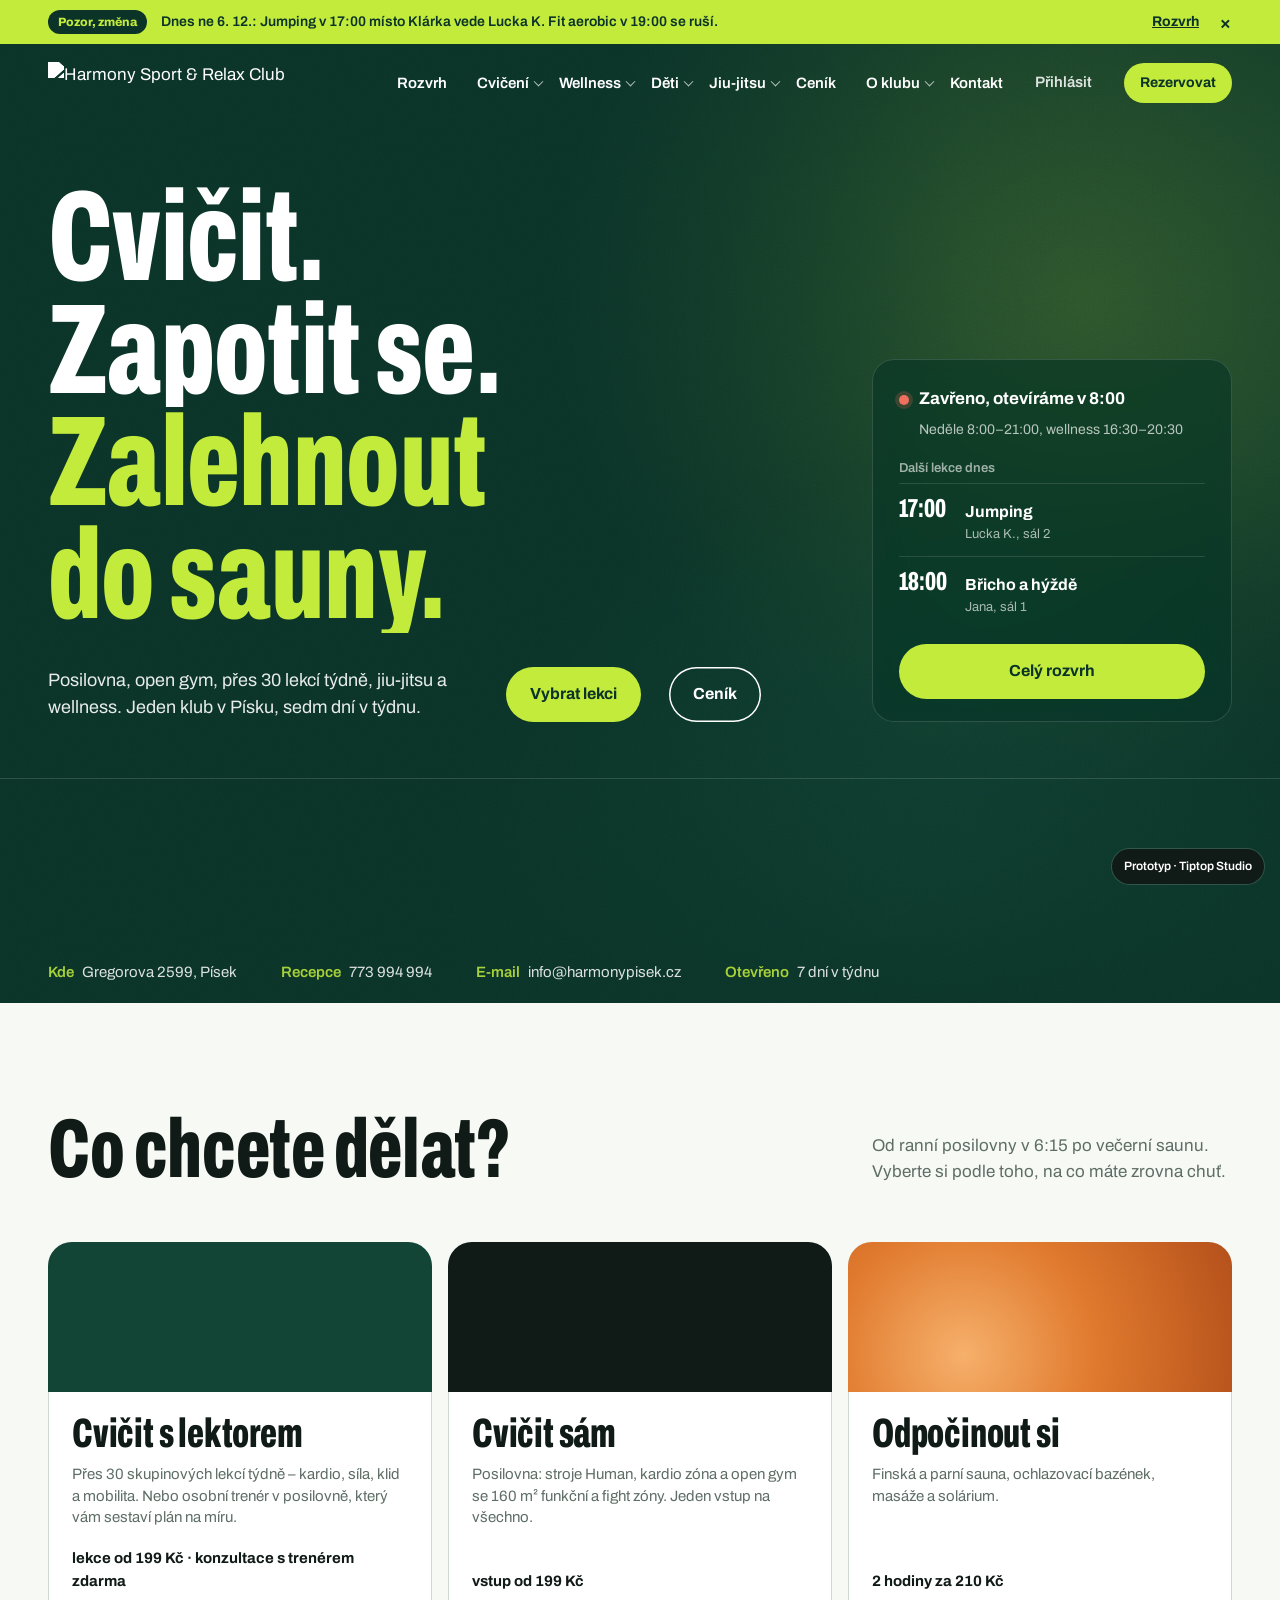
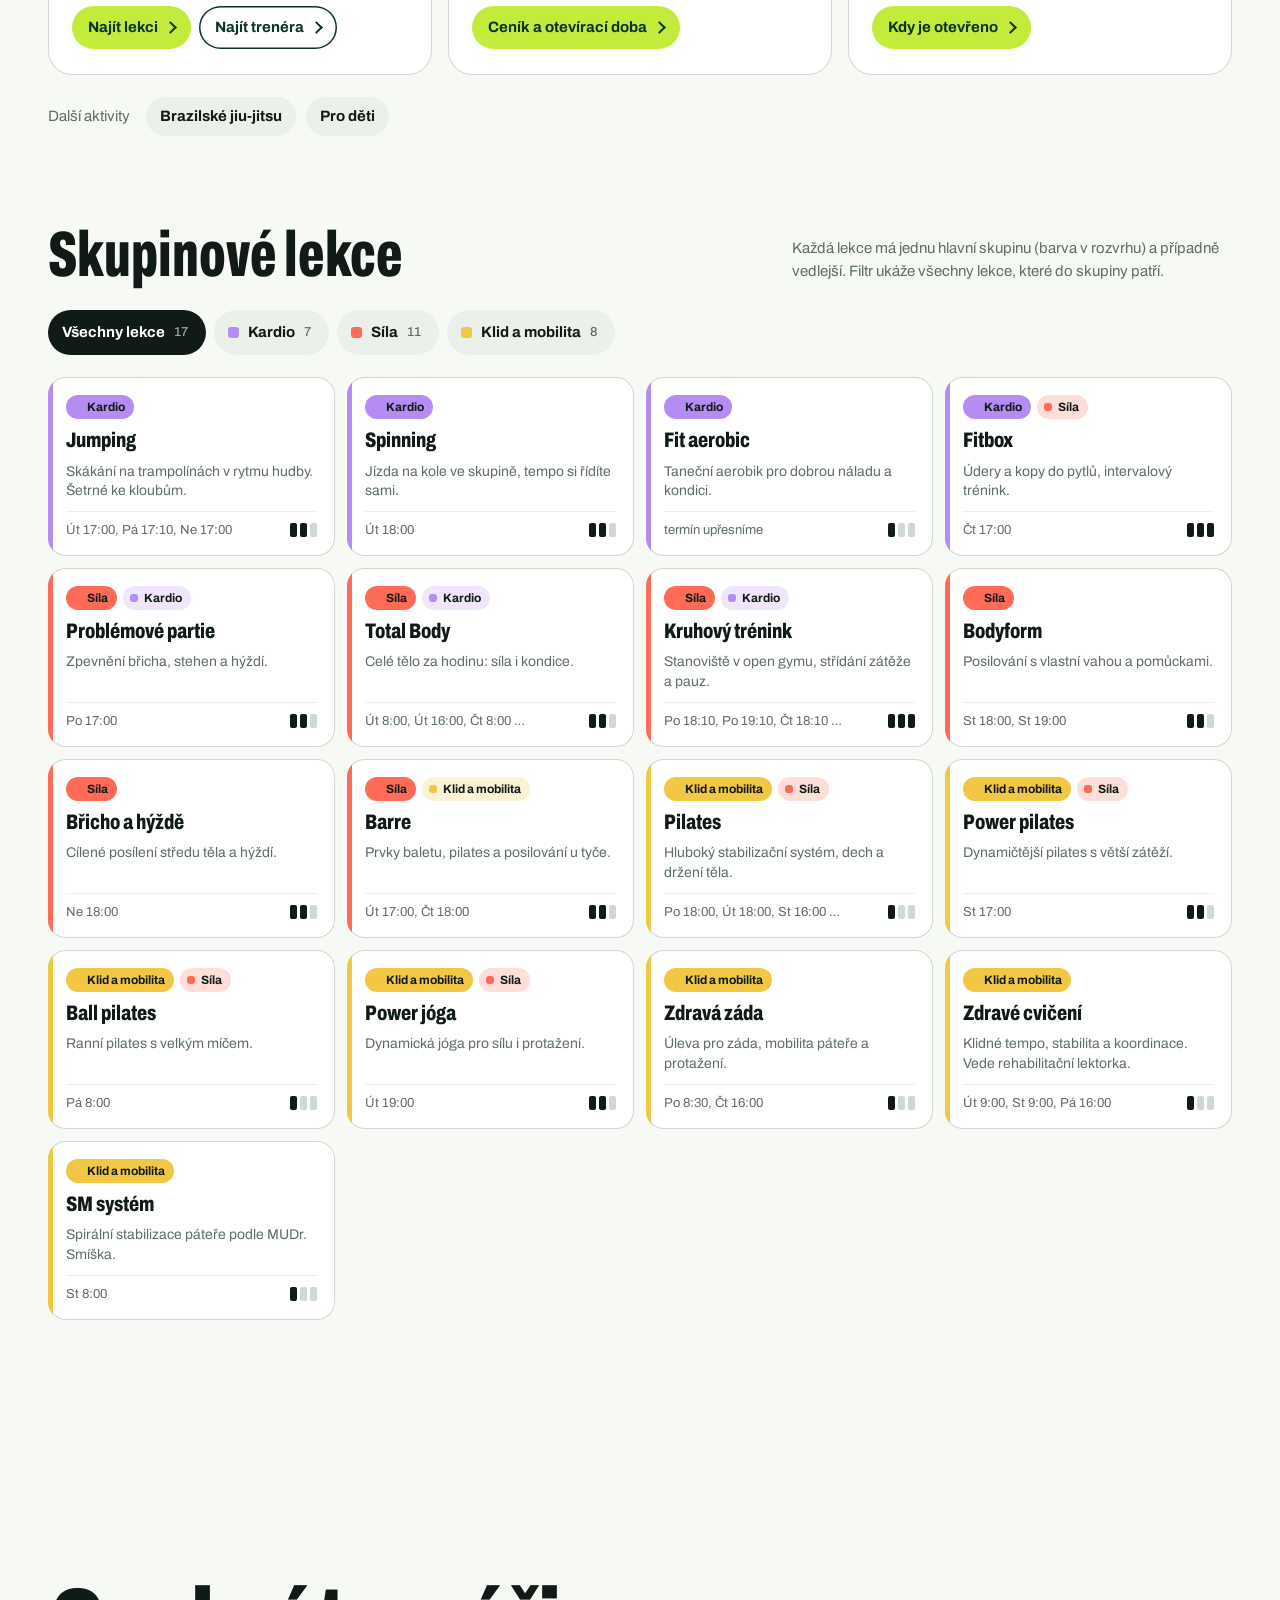
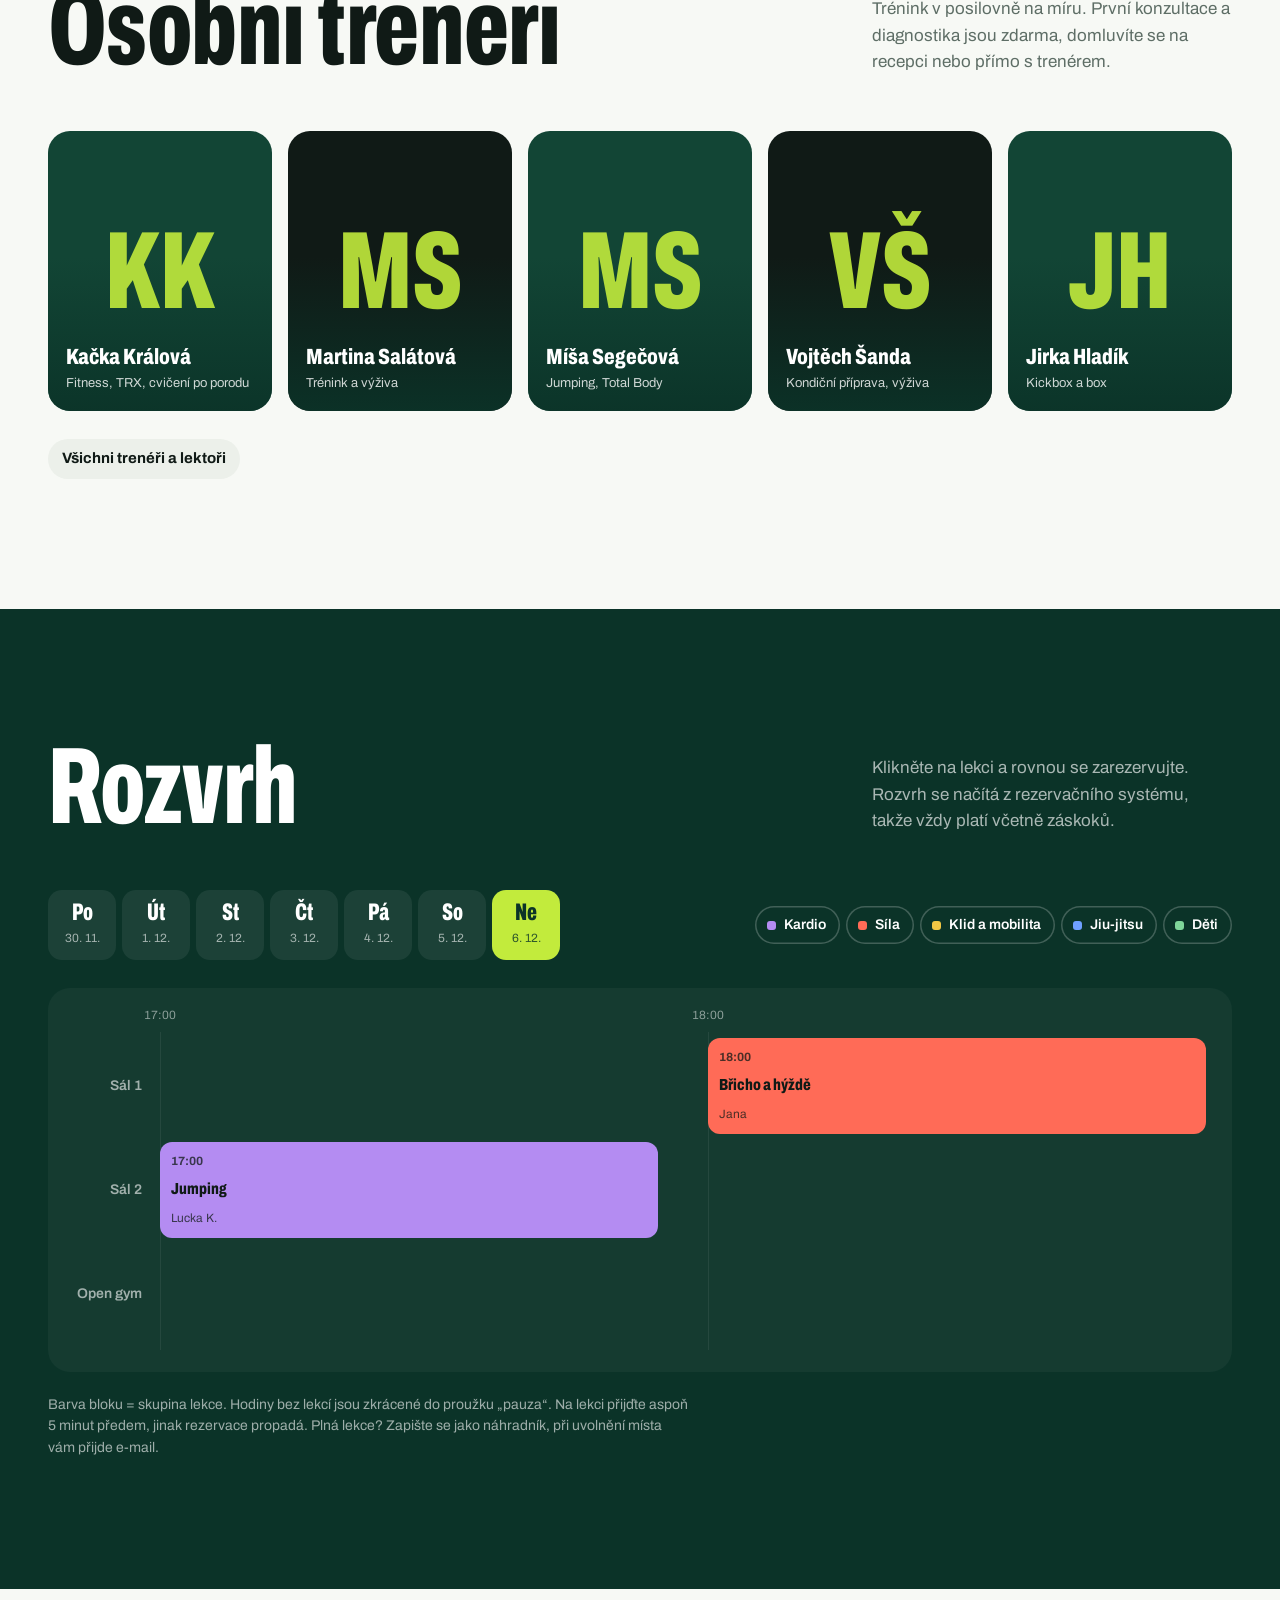
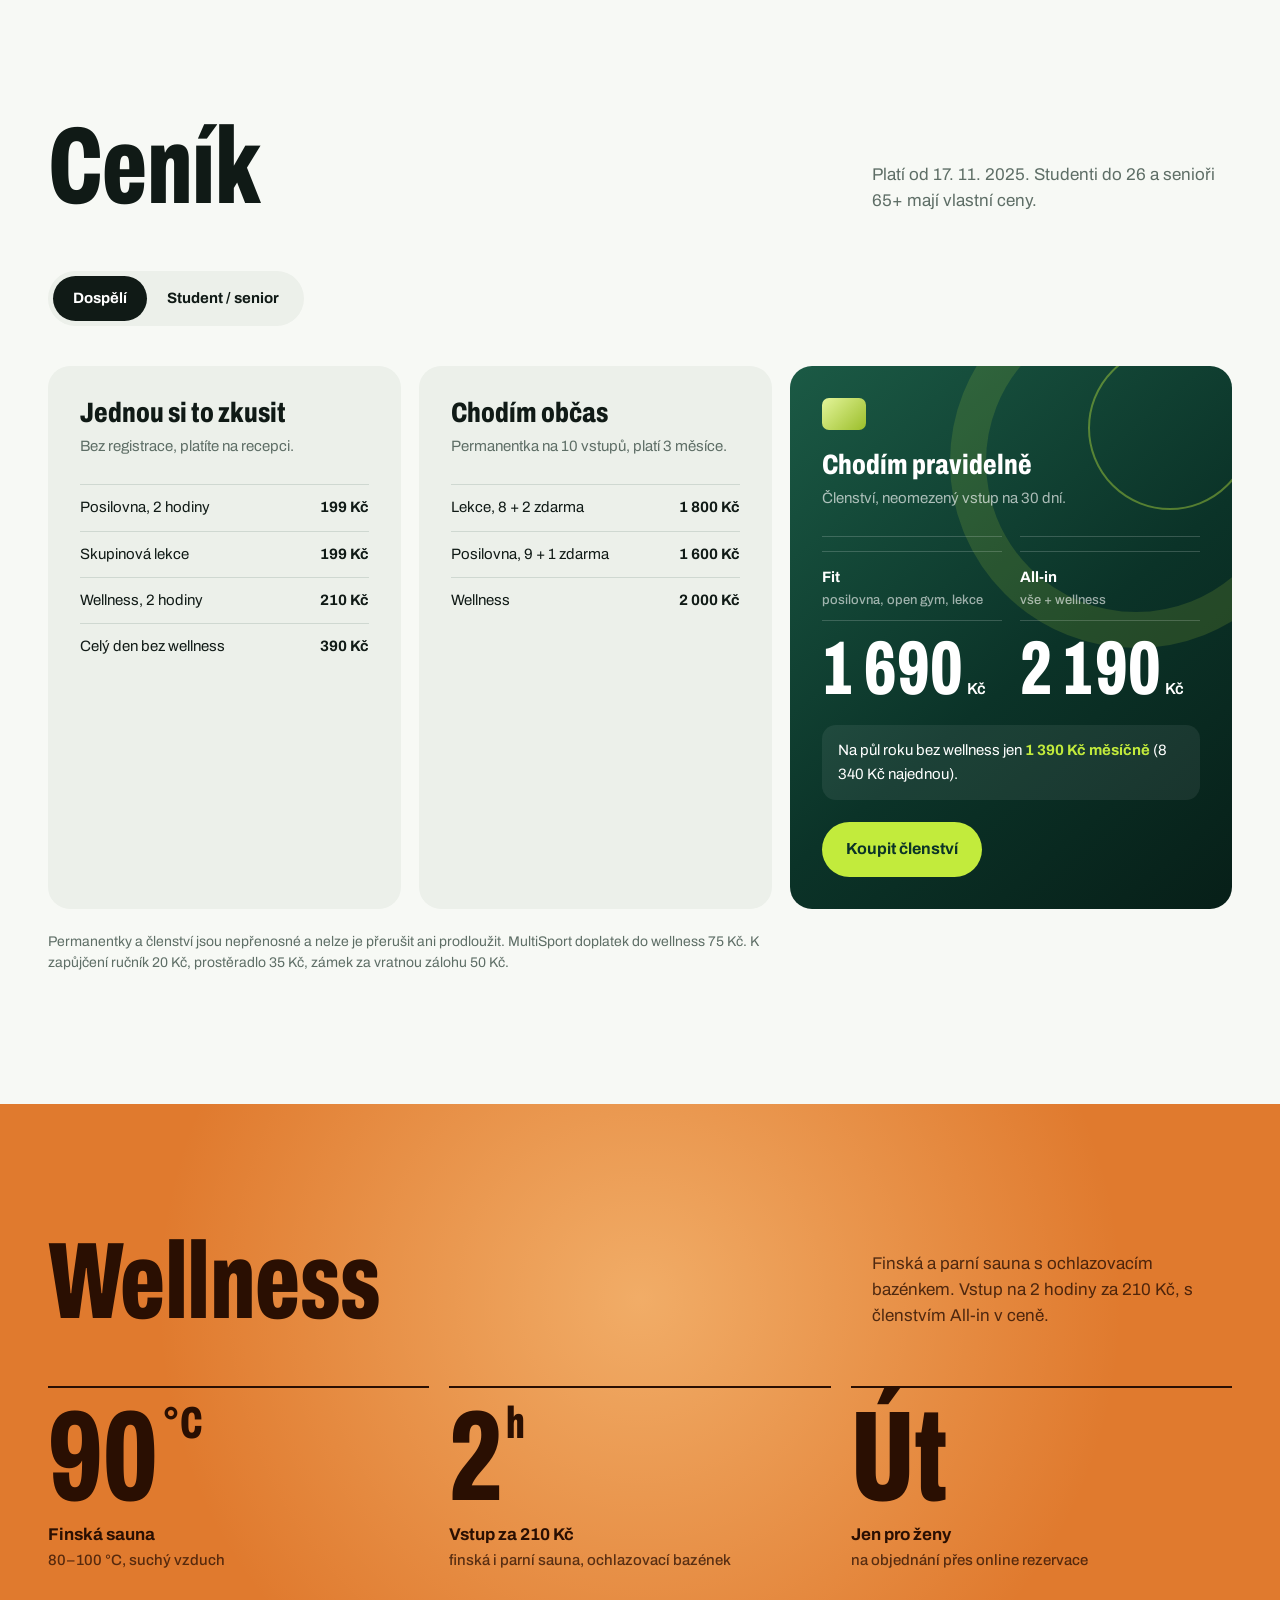
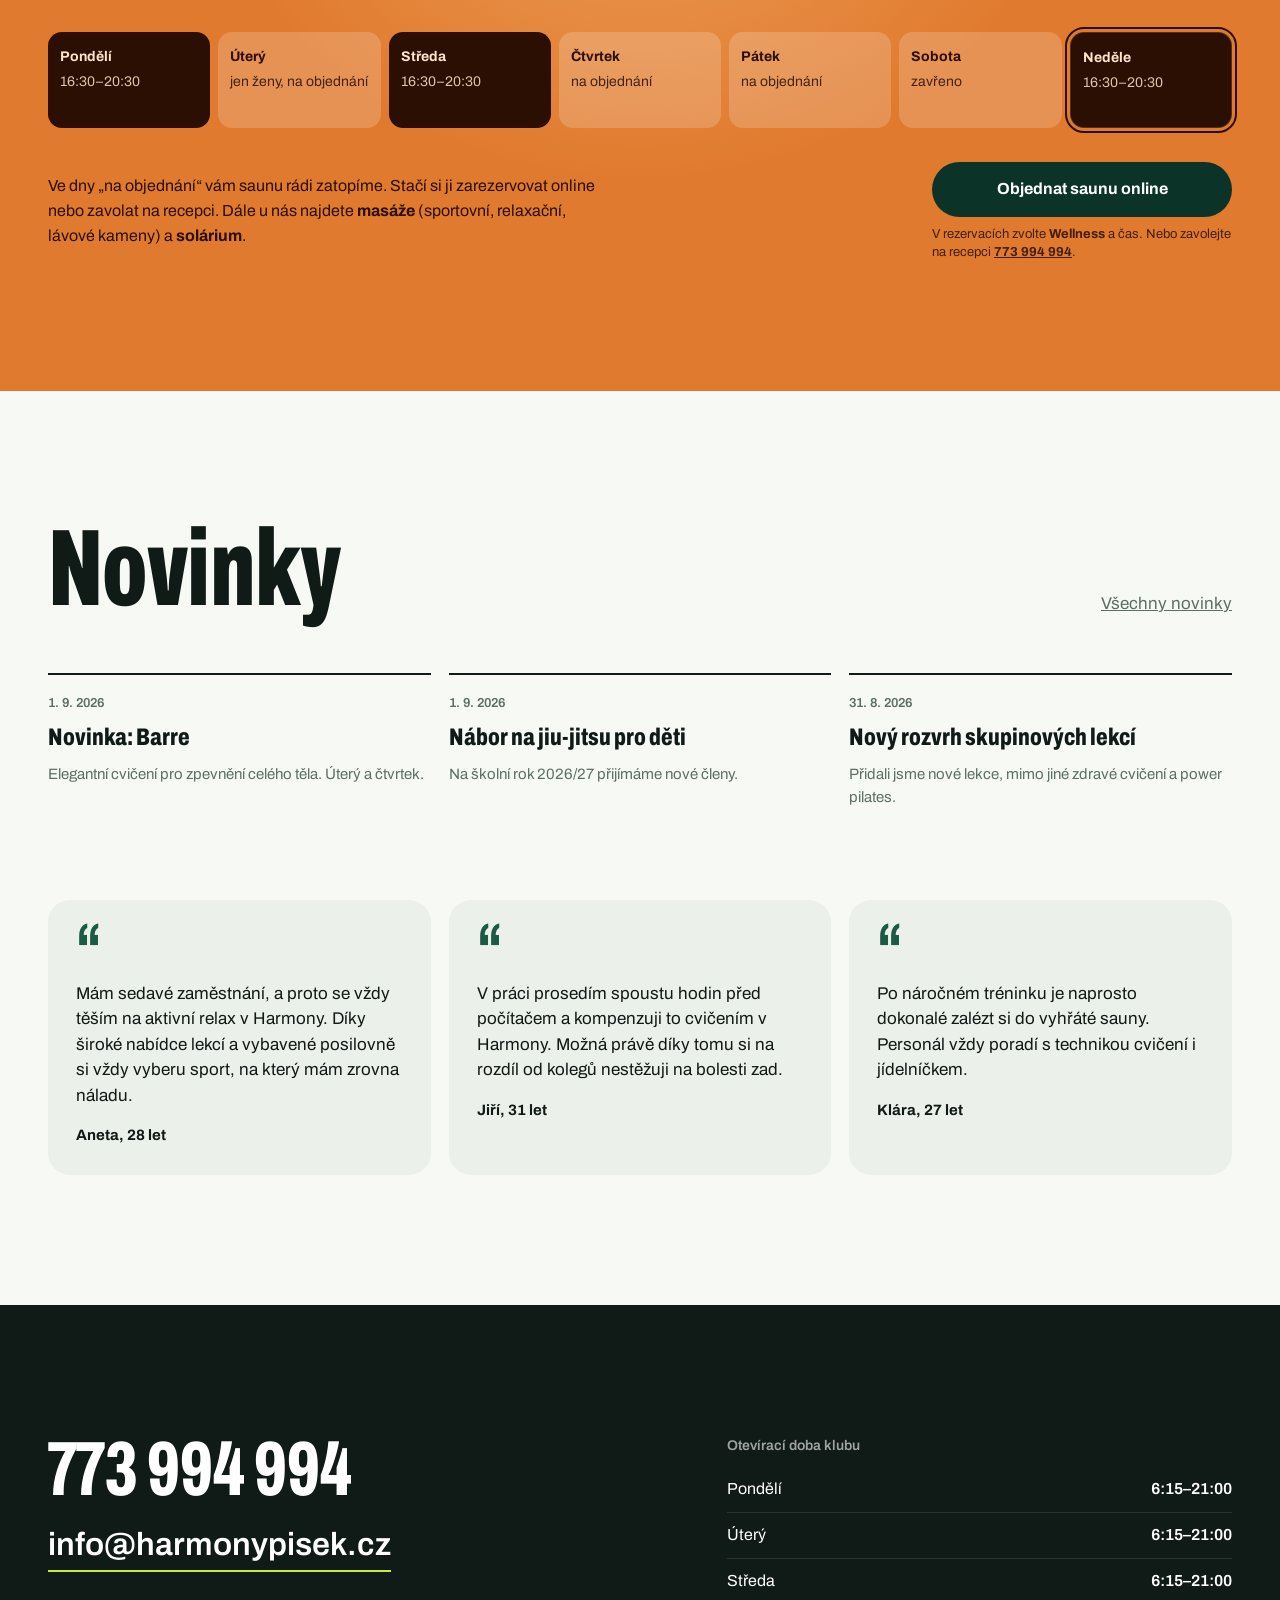
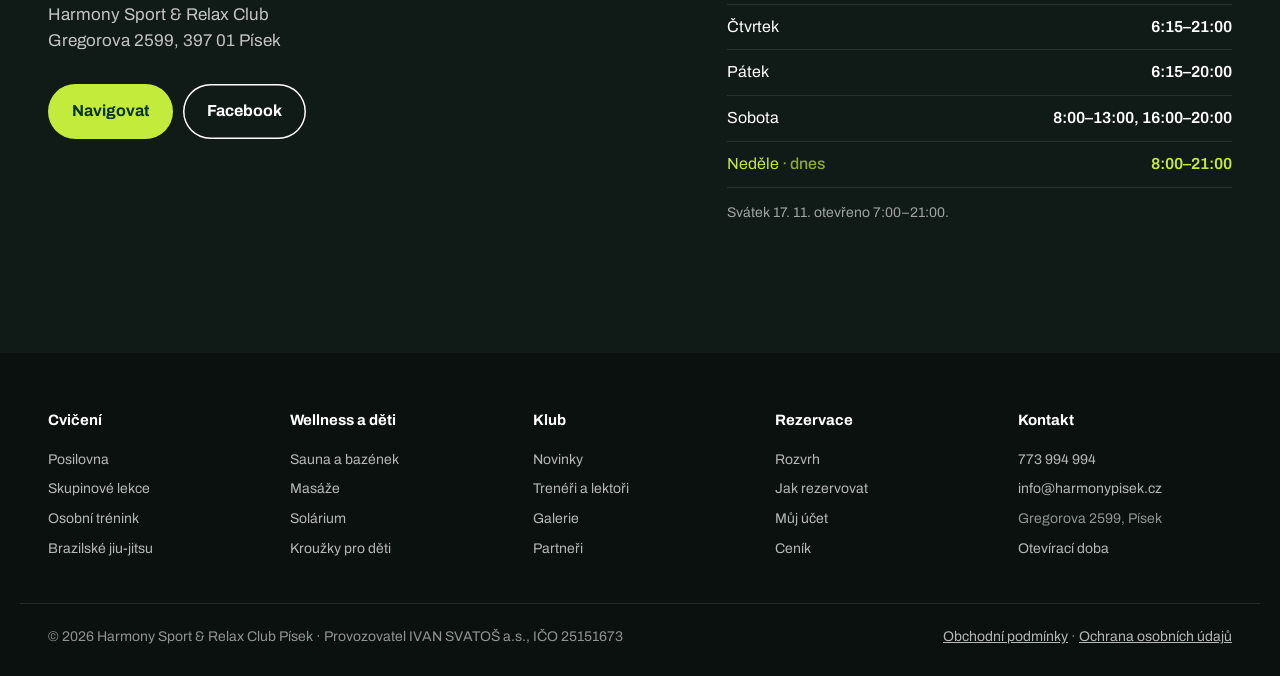
==== commit 2187cfe8: "Prototyp: rozvrh se zkrácenými pauzami (varianta A), bez teček Co-Authored-By: Claude Opus 5.5 <nore" ====
--- a/index.html
+++ b/index.html
@@ -284,12 +284,11 @@
 .filters button[aria-pressed="true"]{background:#fff;color:var(--forest);box-shadow:none}
 .sw{width:9px;height:9px;border-radius:3px;background:var(--c)}
 .c-mind{--c:#F2C744}.c-cardio{--c:#B48CF2}.c-sila{--c:#FF6B57}.c-boj{--c:#6FA0FF}.c-deti{--c:#7FD69A}
-.block .sec{position:absolute;right:8px;bottom:8px;display:flex;gap:3px}
-.block .sec i{width:9px;height:9px;border-radius:3px;background:var(--c);box-shadow:0 0 0 1.5px rgba(16,26,22,.55)}
 
 .board{position:relative;background:rgba(255,255,255,.04);border-radius:22px;padding:18px 22px 22px 112px;overflow:hidden}
 .axis{position:relative;height:26px;margin-bottom:6px}
 .axis span{position:absolute;transform:translateX(-50%);font-size:12px;opacity:.5;font-variant-numeric:tabular-nums}
+.pgap{position:absolute;top:44px;bottom:22px;display:flex;align-items:center;justify-content:center;writing-mode:vertical-rl;font-size:11px;opacity:.45;background:repeating-linear-gradient(135deg,rgba(255,255,255,.05) 0 6px,transparent 6px 12px);border-radius:8px;pointer-events:none}
 .grid-lines{position:absolute;top:44px;bottom:22px;left:112px;right:22px;pointer-events:none}
 .grid-lines i{position:absolute;top:0;bottom:0;width:1px;background:rgba(255,255,255,.07)}
 .lane{position:relative;height:96px;margin-bottom:8px}
@@ -297,9 +296,8 @@
 .block{position:absolute;top:0;bottom:0;border-radius:12px;padding:10px 11px;background:var(--c);color:var(--ink);text-decoration:none;overflow:hidden;display:flex;flex-direction:column;justify-content:space-between;transition:transform .2s var(--ease),box-shadow .2s;min-width:0}
 .block:hover{transform:translateY(-3px);box-shadow:0 12px 28px rgba(0,0,0,.35);z-index:3}
 .block .bt{font-size:12px;font-weight:700;opacity:.75;font-variant-numeric:tabular-nums}
-.block .bn{font-variation-settings:"wdth" 75;font-weight:800;font-size:15px;line-height:1.05}
+.block .bn{font-variation-settings:"wdth" 75;font-weight:800;font-size:16px;line-height:1.05}
 .block .bl{font-size:12px;opacity:.75;white-space:nowrap;overflow:hidden;text-overflow:ellipsis}
-.block.new::after{content:"";position:absolute;top:10px;right:10px;width:8px;height:8px;border-radius:50%;background:var(--ink);box-shadow:0 0 0 3px rgba(255,255,255,.45)}
 .block.past{opacity:.28;filter:saturate(.3)}
 .block.dim{opacity:.12}
 .nowline{position:absolute;top:36px;bottom:14px;width:2px;background:#fff;z-index:4;pointer-events:none}
@@ -611,7 +609,7 @@
       </div>
       <div class="board" id="board"></div>
       <ul class="list" id="list"></ul>
-      <p class="note">Barva bloku = hlavní skupina lekce, malý čtvereček vpravo dole = vedlejší skupina. Kulatá tečka označuje novou lekci. Na lekci přijďte aspoň 5 minut předem, jinak rezervace propadá. Plná lekce? Zapište se jako náhradník, při uvolnění místa vám přijde e-mail.</p>
+      <p class="note">Barva bloku = skupina lekce. Hodiny bez lekcí jsou zkrácené do proužku „pauza“. Na lekci přijďte aspoň 5 minut předem, jinak rezervace propadá. Plná lekce? Zapište se jako náhradník, při uvolnění místa vám přijde e-mail.</p>
     </div>
   </section>
 
@@ -890,16 +888,24 @@
   const day=S.filter(s=>s[0]===selDay).sort((a,b)=>m(a[1])-m(b[1]));
   const isPast=s=>selDay===today&&m(s[1])+dur(s)<=nowM;
   // board
-  let h=`<div class="axis">`;for(let t=8*60;t<=END;t+=60)h+=`<span style="left:${(t-START)/SPAN*100}%">${t/60}:00</span>`;h+=`</div><div class="grid-lines">`;
-  for(let t=8*60;t<=END;t+=60)h+=`<i style="left:${(t-START)/SPAN*100}%"></i>`;h+=`</div>`;
+  // časová osa se zkrácenými pauzami (úseky bez lekcí > 60 min)
+  let segs=[],cur=null;day.forEach(s=>{const a=m(s[1]),e=a+dur(s);if(cur&&a-cur[1]<=60)cur[1]=Math.max(cur[1],e);else{cur=[Math.floor(a/60)*60,e];segs.push(cur)}});
+  const GAP=28,total=segs.reduce((t,g)=>t+g[1]-g[0],0)+GAP*Math.max(segs.length-1,0)||1;
+  const map=[];let x=0;segs.forEach((g,i)=>{if(i)x+=GAP;map.push([g[0],g[1],x]);x+=g[1]-g[0]});
+  const X=t=>{const g=map.find(g=>t>=g[0]&&t<=g[1]);return g?(g[2]+t-g[0])/total*100:null};
+  const inner=p=>`calc(112px + (100% - 134px) * ${p/100})`;
+  let h=`<div class="axis">`;map.forEach(([a,b,xx])=>{for(let t=Math.ceil(a/60)*60;t<=b;t+=60)h+=`<span style="left:${(xx+t-a)/total*100}%">${t/60}:00</span>`});h+=`</div><div class="grid-lines">`;
+  map.forEach(([a,b,xx])=>{for(let t=Math.ceil(a/60)*60;t<=b;t+=60)h+=`<i style="left:${(xx+t-a)/total*100}%"></i>`});h+=`</div>`;
+  h+=map.slice(1).map((g,i)=>{const l=(map[i][2]+map[i][1]-map[i][0])/total*100;return `<div class="pgap" style="left:calc(${inner(l)} + 3px);width:calc((100% - 134px) * ${GAP/total} - 6px)">pauza</div>`}).join("");
   ROOMS.forEach(r=>{h+=`<div class="lane" data-room="${r}">`;
     day.filter(s=>s[4]===r).forEach(s=>{const a=m(s[1]),d=dur(s);
       const tg=tagsOf(s);
-      h+=`<a class="block ${CAT[tg[0]][1]} ${s[6]?"new":""} ${isPast(s)?"past":""} ${match(s)?"":"dim"}" href="${RES}" style="left:${(a-START)/SPAN*100}%;width:calc(${d/SPAN*100}% - 4px)" title="${s[2]}, ${s[1]}–${hm(a+d)}, ${s[3]} · ${tg.map(t=>CAT[t][0]).join(" + ")}">
-        <span class="bt">${s[1]}</span><span class="bn">${s[2]}</span><span class="bl">${s[3]}</span>${tg.length>1?`<span class="sec">${tg.slice(1).map(t=>`<i class="${CAT[t][1]}"></i>`).join("")}</span>`:""}</a>`});
+      h+=`<a class="block ${CAT[tg[0]][1]} ${isPast(s)?"past":""} ${match(s)?"":"dim"}" href="${RES}" style="left:${X(a)}%;width:calc(${d/total*100}% - 4px)" title="${s[2]}, ${s[1]}–${hm(a+d)}, ${s[3]} · ${tg.map(t=>CAT[t][0]).join(" + ")}">
+        <span class="bt">${s[1]}</span><span class="bn">${s[2]}</span><span class="bl">${s[3]}</span></a>`});
     h+=`</div>`});
   if(!day.length)h+=`<p class="empty">Tento den nejsou žádné lekce. Posilovna a open gym jsou otevřené podle provozní doby.</p>`;
-  if(selDay===today&&nowM>START&&nowM<END)h+=`<div class="nowline" style="left:calc(112px + (100% - 134px) * ${(nowM-START)/SPAN})" data-t="${hm(nowM)}"></div>`;
+  const nx=selDay===today?X(nowM):null;
+  if(nx!==null)h+=`<div class="nowline" style="left:${inner(nx)}" data-t="${hm(nowM)}"></div>`;
   $("#board").innerHTML=h;
   // list (mobil)
   const l=day.filter(match);
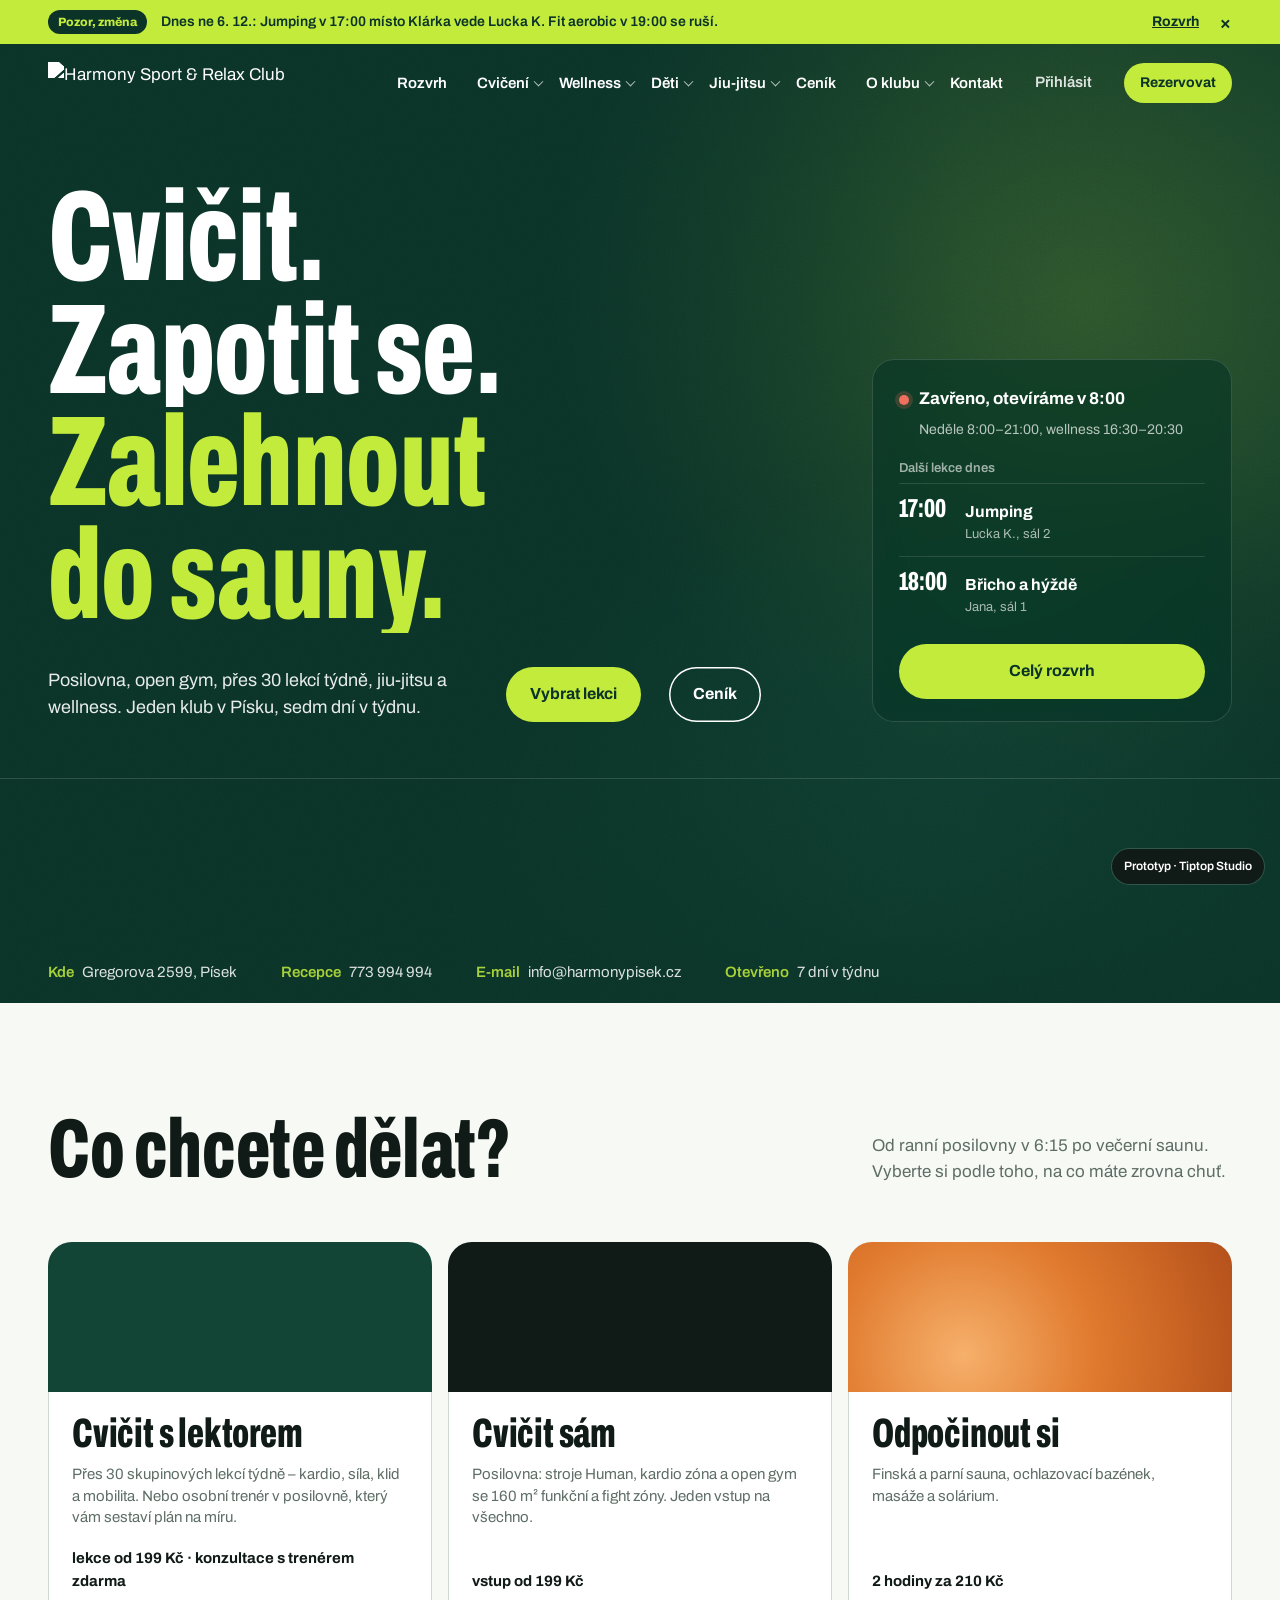
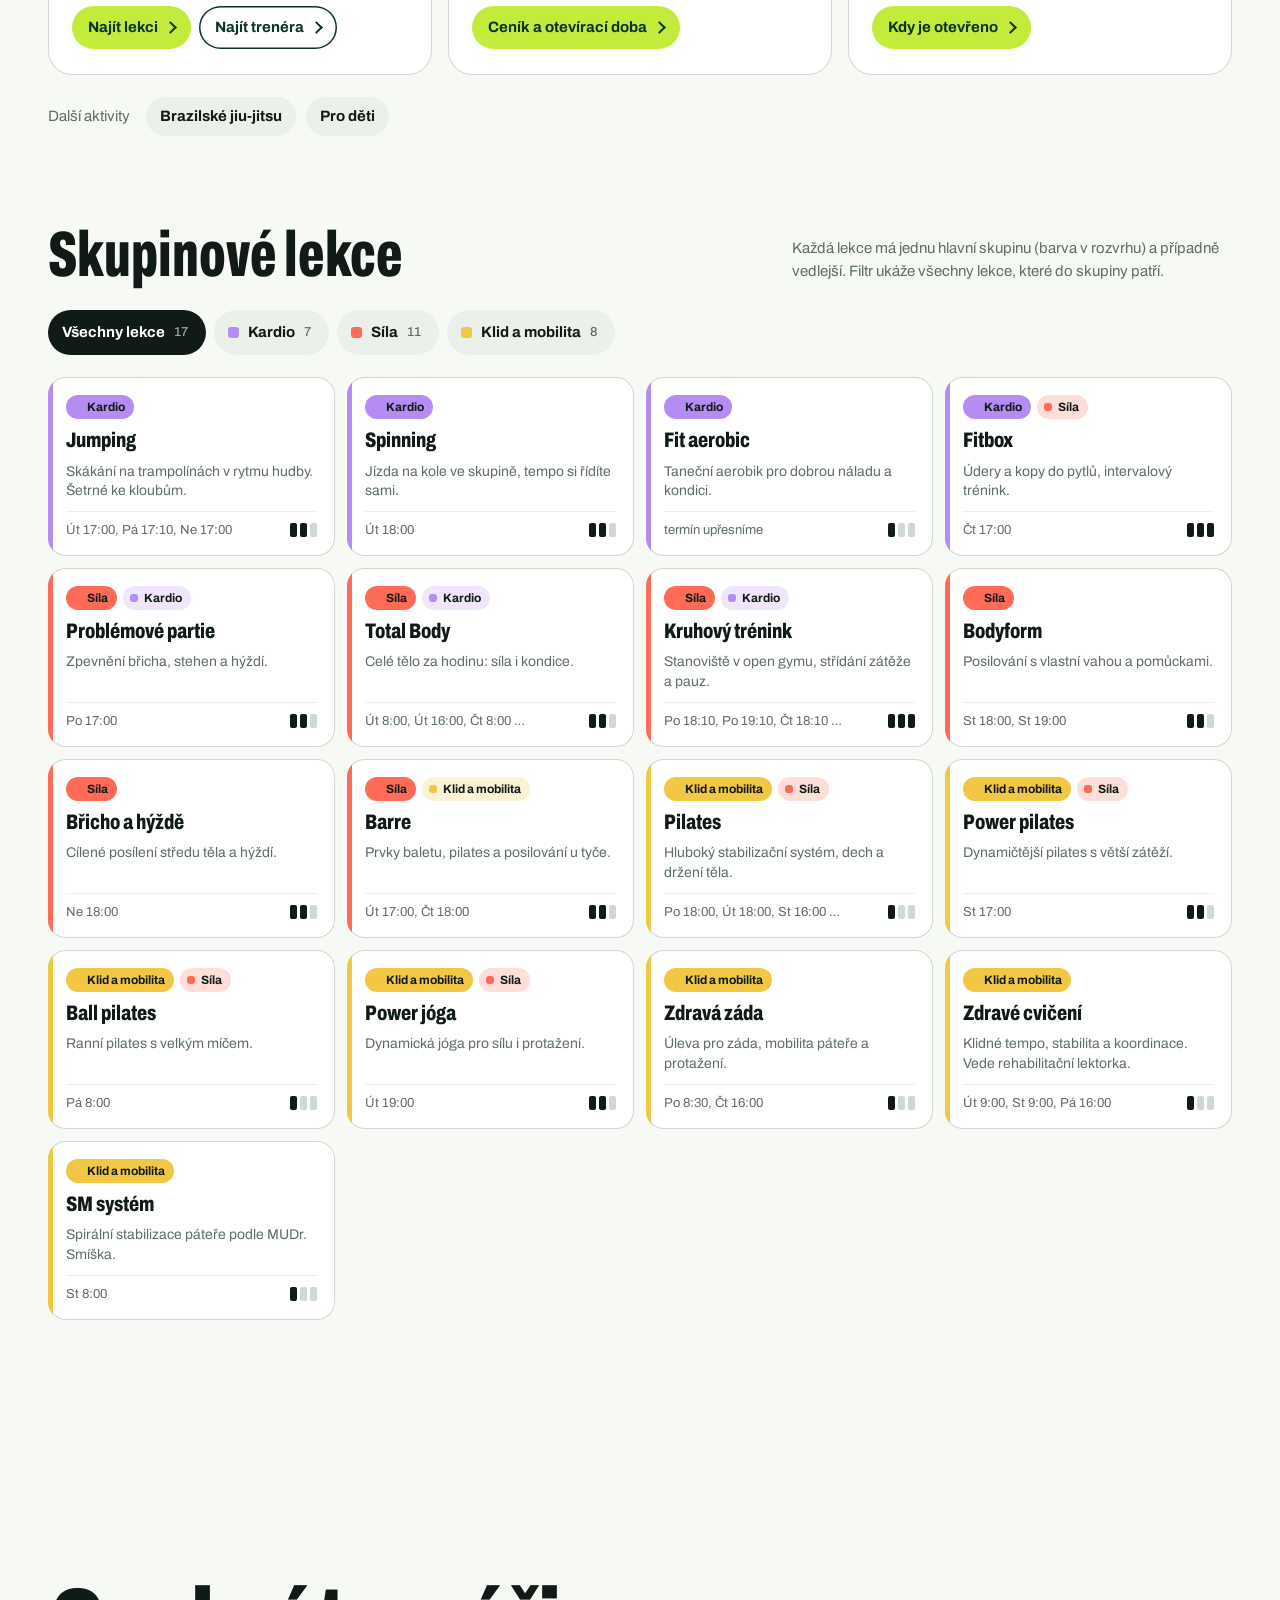
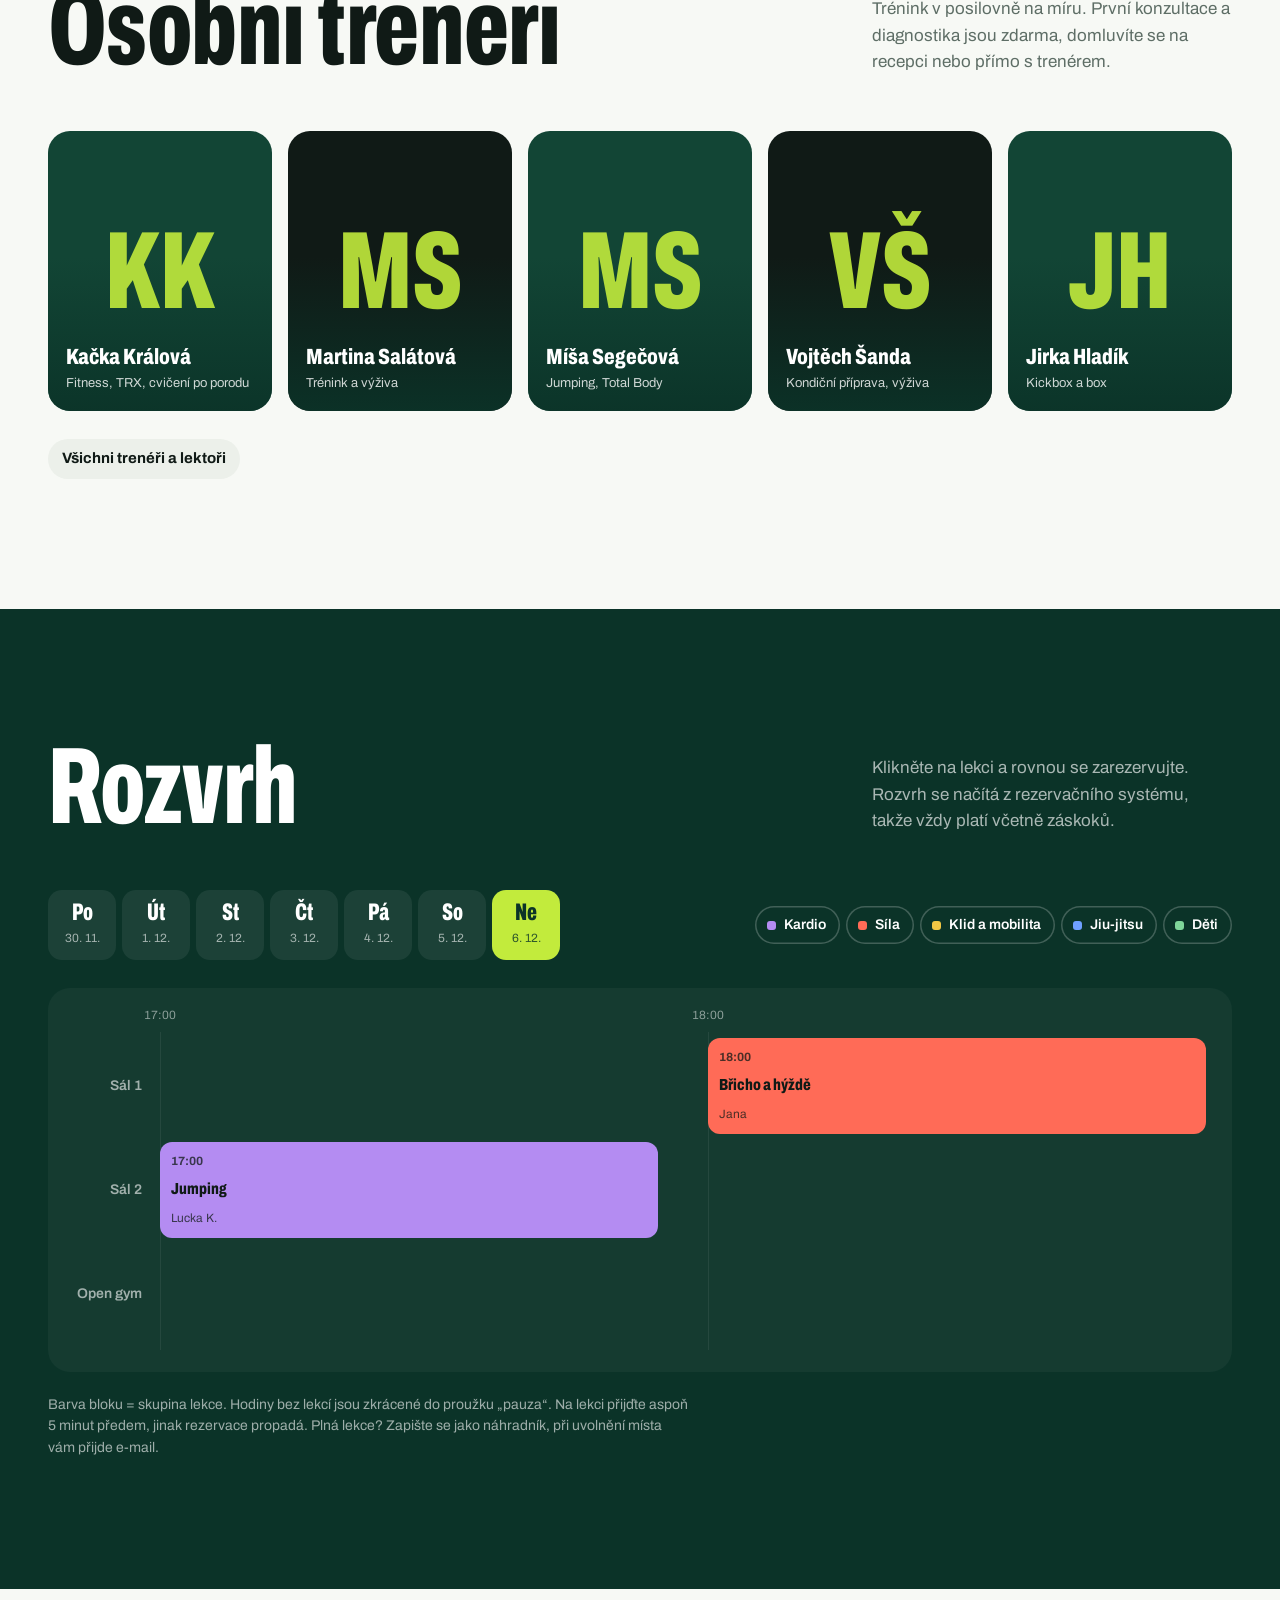
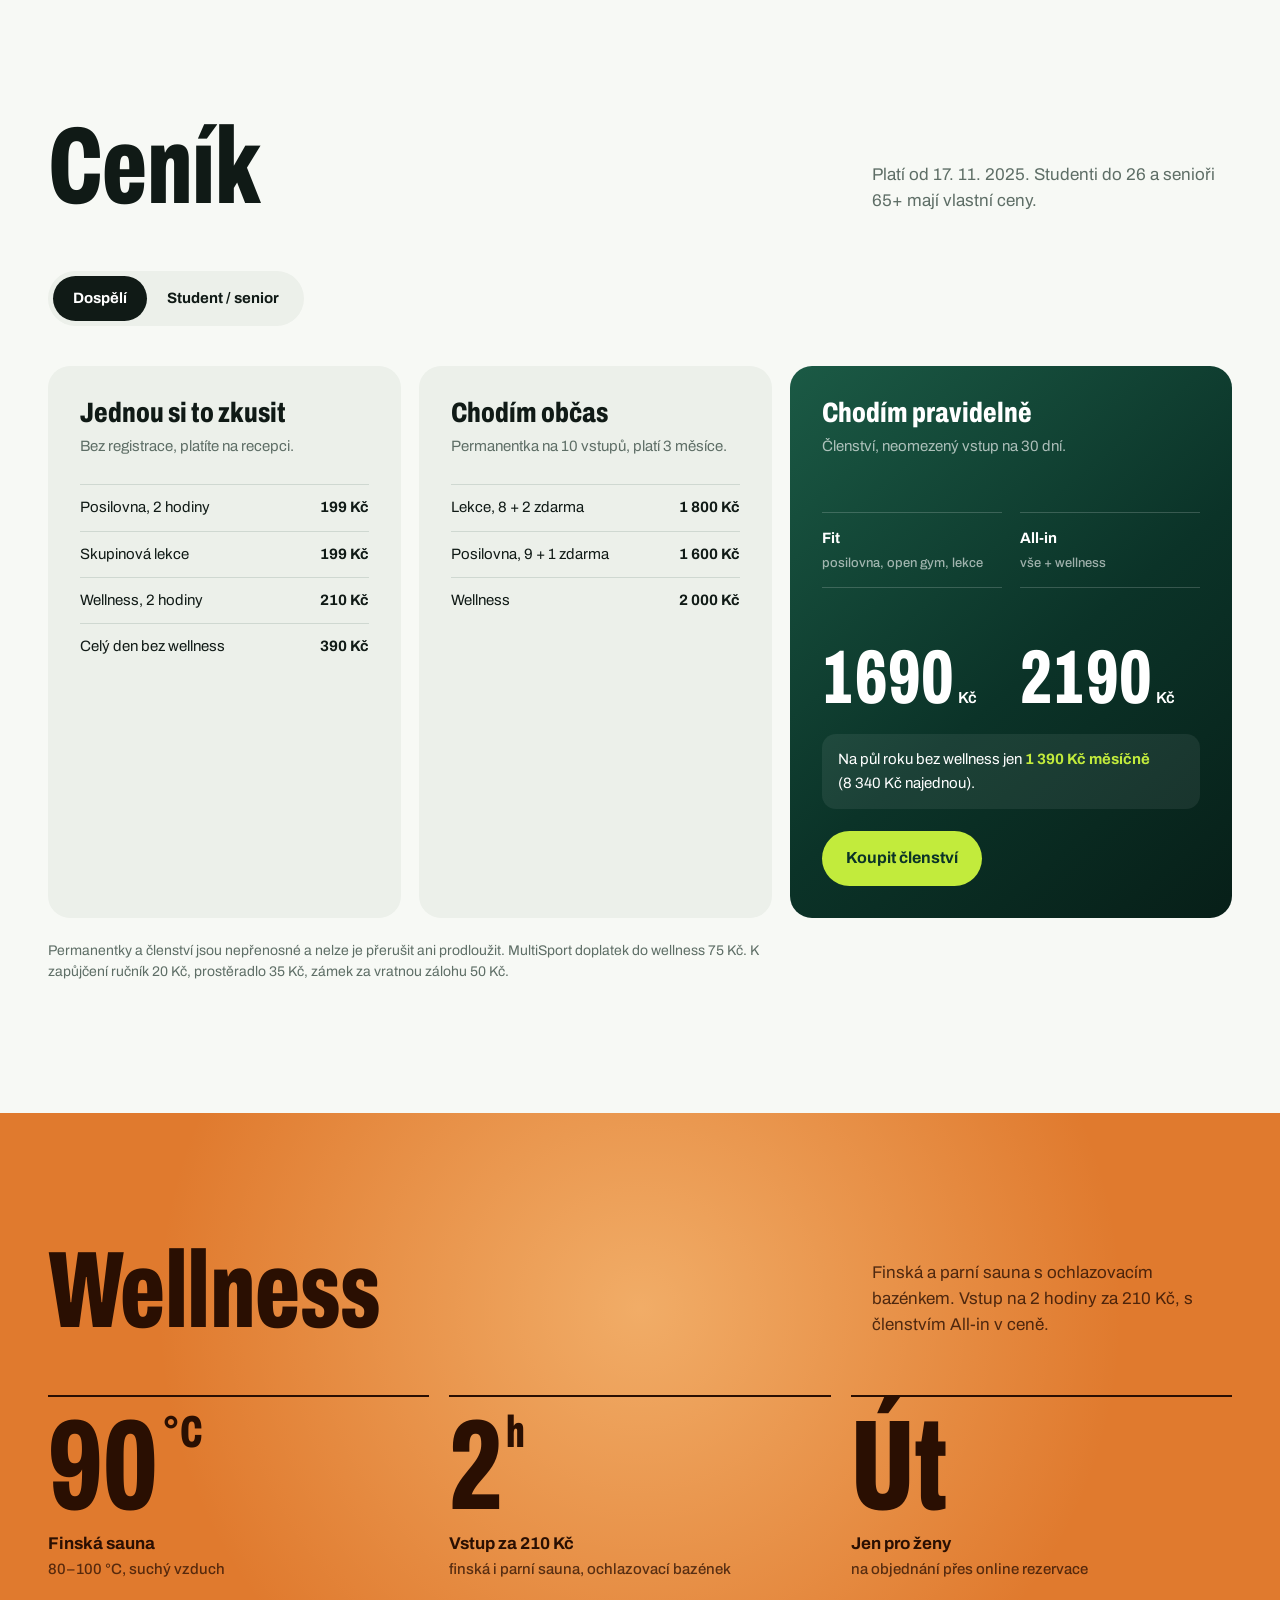
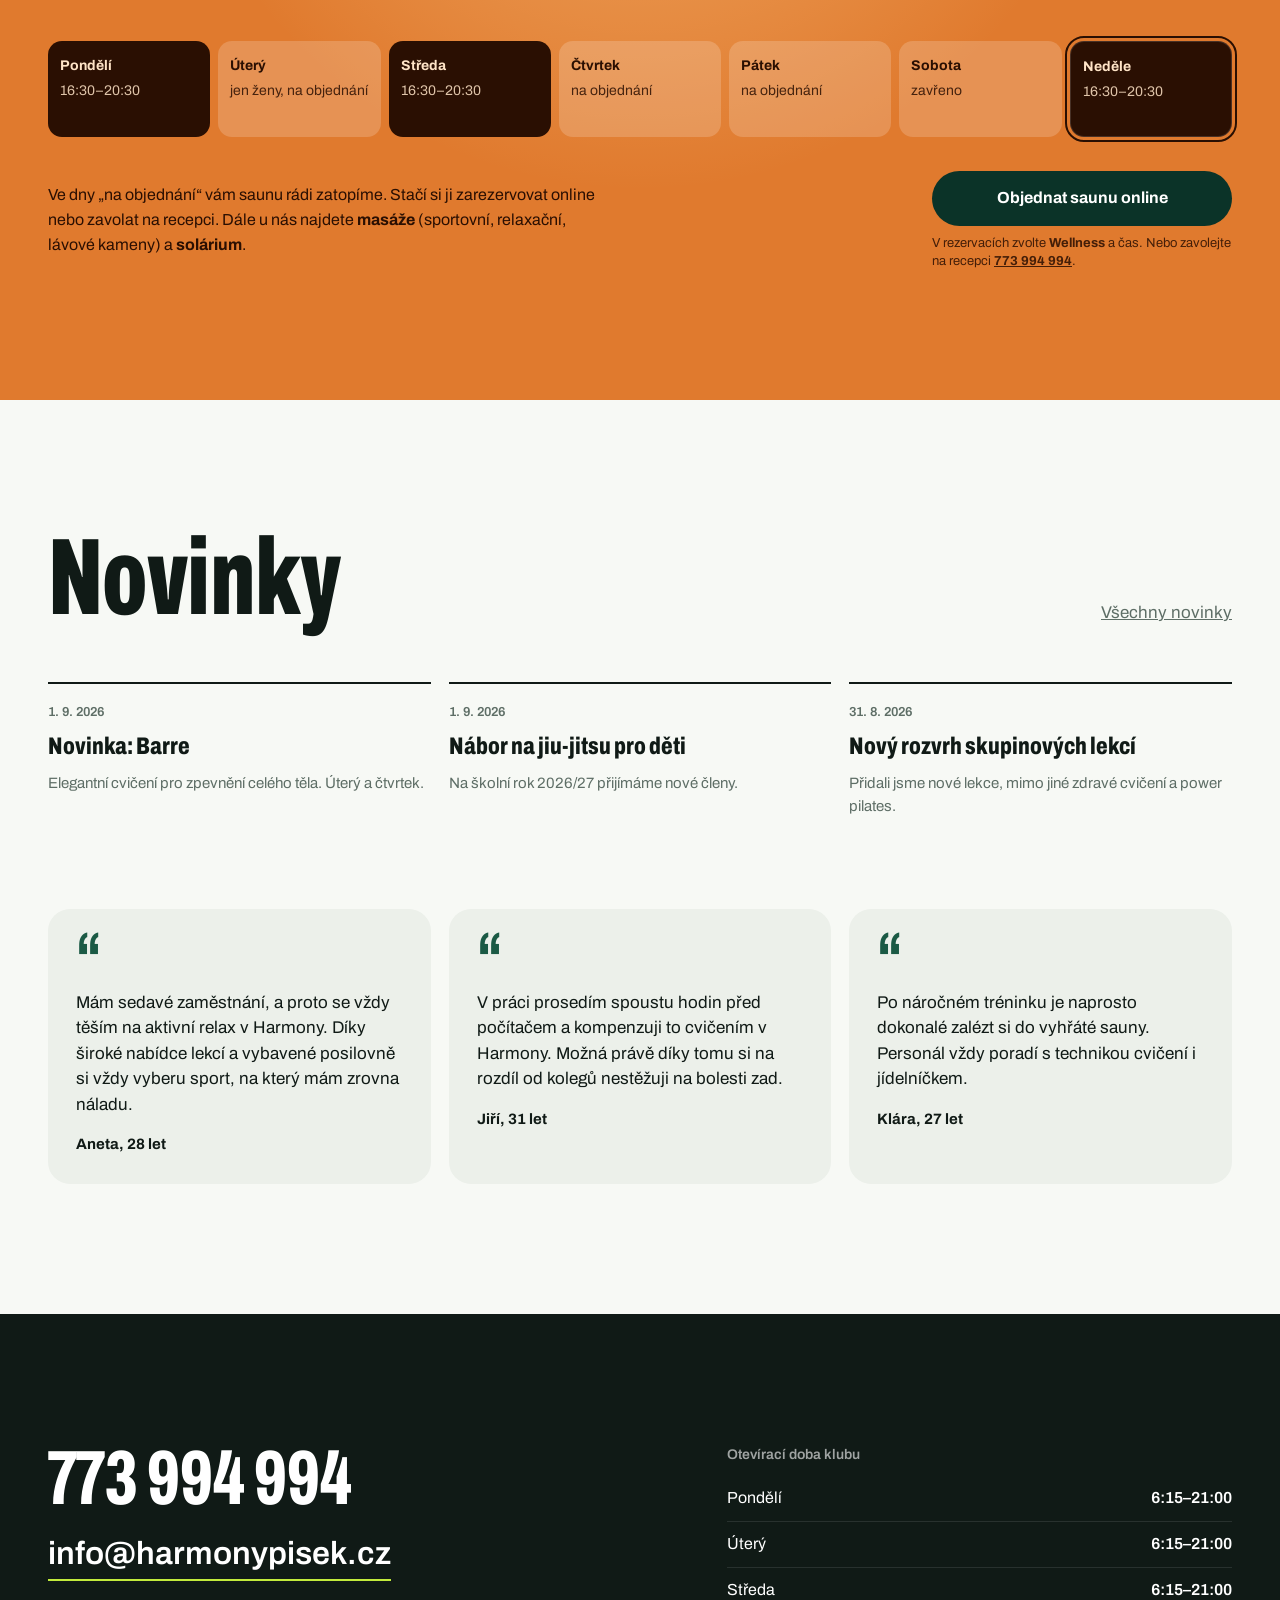
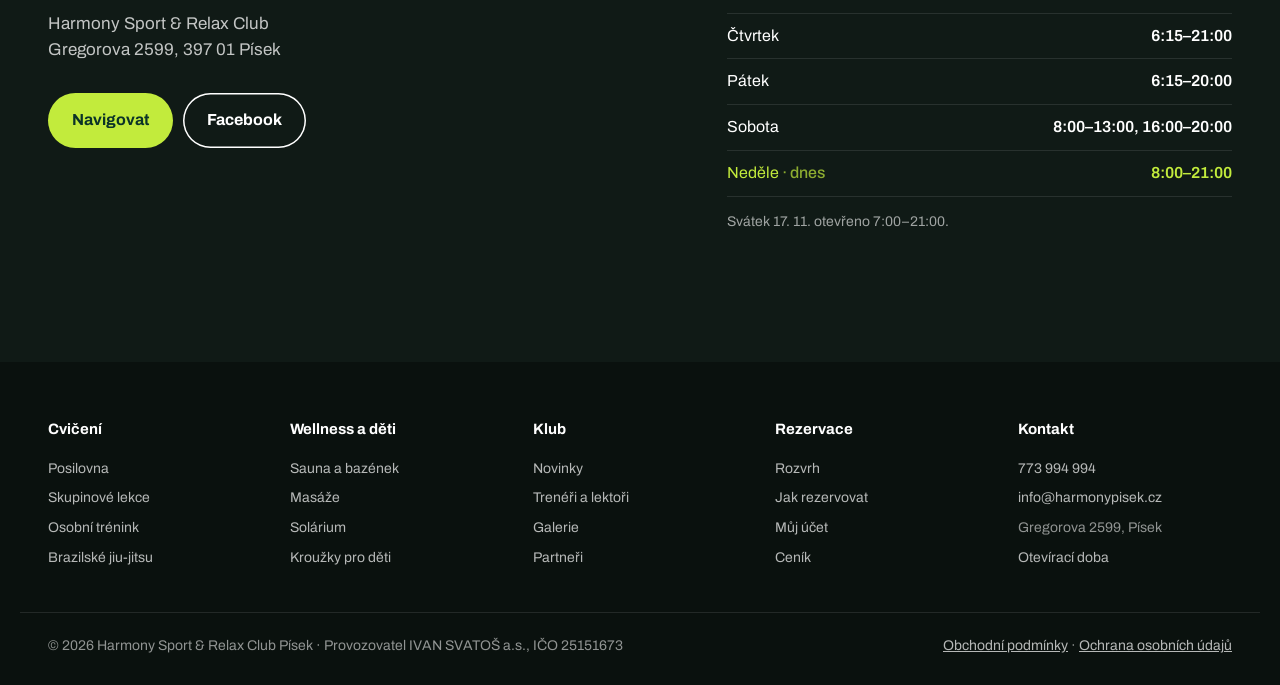
==== commit 412b6089: "Prototyp: čistší karta členství Co-Authored-By: Claude Opus 5.5 <noreply@anthropic.com> Claude-Sessi" ====
--- a/index.html
+++ b/index.html
@@ -326,16 +326,13 @@
 .plan dt,.plan dd{padding:11px 0;border-top:1px solid var(--line)}
 .plan dd{font-weight:700;text-align:right;white-space:nowrap;font-variant-numeric:tabular-nums}
 .card{position:relative;background:linear-gradient(140deg,var(--forest-3) 0%,var(--forest) 55%,#071F18 100%);color:#fff;overflow:hidden}
-.card::before{content:"";position:absolute;right:-90px;top:-90px;width:300px;height:300px;border-radius:50%;border:36px solid rgba(194,235,60,.14)}
-.card::after{content:"";position:absolute;right:-20px;top:-20px;width:160px;height:160px;border-radius:50%;border:2px solid rgba(194,235,60,.4)}
 .card>*{position:relative;z-index:1}
 .card .sub{color:rgba(255,255,255,.65)}
-.card .chip{width:44px;height:32px;border-radius:7px;background:linear-gradient(135deg,#E4F59A,#9BBE2A);margin-bottom:20px}
 .mem{display:grid;grid-template-columns:1fr 1fr;gap:18px;margin-bottom:22px}
-.mem div{padding-top:14px;border-top:1px solid rgba(255,255,255,.18)}
+.mem .k{padding:14px 0;border-top:1px solid rgba(255,255,255,.18);border-bottom:1px solid rgba(255,255,255,.18);margin-top:28px}
 .mem .k{font-weight:700;font-size:15px}
-.mem .k span{font-weight:500;opacity:.6;display:block;font-size:13px}
-.mem .p{font-variation-settings:"wdth" 62;font-weight:800;font-size:76px;line-height:.9;margin-top:10px;font-variant-numeric:tabular-nums}
+.mem .k span{font-weight:500;opacity:.6;display:block;font-size:13px;margin-top:2px}
+.mem .p{font-variation-settings:"wdth" 62;font-weight:800;font-size:76px;line-height:.9;margin-top:56px;font-variant-numeric:tabular-nums}
 .mem .p small{font-size:16px;font-weight:600;font-variation-settings:"wdth" 100;margin-left:4px}
 .half{font-size:15px;padding:14px 16px;border-radius:14px;background:rgba(255,255,255,.07);margin-bottom:22px}
 .half b{color:var(--lime)}
@@ -636,7 +633,6 @@
           <dl id="perm"></dl>
         </div>
         <div class="plan card">
-          <div class="chip" aria-hidden="true"></div>
           <h3>Chodím pravidelně</h3>
           <p class="sub">Členství, neomezený vstup na 30 dní.</p>
           <div class="mem" id="member"></div>
@@ -806,12 +802,12 @@
 const PRICES={
  adult:{once:[["Posilovna, 2 hodiny","199 Kč"],["Skupinová lekce","199 Kč"],["Wellness, 2 hodiny","210 Kč"],["Celý den bez wellness","390 Kč"]],
    perm:[["Lekce, 8 + 2 zdarma","1 800 Kč"],["Posilovna, 9 + 1 zdarma","1 600 Kč"],["Wellness","2 000 Kč"]],
-   mem:[["Fit","1 690","posilovna, open gym, lekce"],["All-in","2 190","vše + wellness"]],
-   half:"Na půl roku bez wellness jen <b>1 390 Kč měsíčně</b> (8 340 Kč najednou)."},
+   mem:[["Fit","1690","posilovna, open gym, lekce"],["All-in","2190","vše + wellness"]],
+   half:"Na půl roku bez wellness jen <b>1&nbsp;390&nbsp;Kč měsíčně</b> (8&nbsp;340&nbsp;Kč najednou)."},
  student:{once:[["Posilovna, 2 hodiny","199 Kč"],["Skupinová lekce","199 Kč"],["Wellness, 2 hodiny","210 Kč"],["Celý den bez wellness","290 Kč"]],
    perm:[["Posilovna nebo lekce, 7 + 3 zdarma","1 400 Kč"],["Wellness","2 000 Kč"]],
-   mem:[["Fit","1 390","posilovna, open gym, lekce"],["All-in","1 890","vše + wellness"]],
-   half:"Na půl roku bez wellness jen <b>990 Kč měsíčně</b> (5 940 Kč najednou)."}
+   mem:[["Fit","1390","posilovna, open gym, lekce"],["All-in","1890","vše + wellness"]],
+   half:"Na půl roku bez wellness jen <b>990&nbsp;Kč měsíčně</b> (5&nbsp;940&nbsp;Kč najednou)."}
 };
 const TRAINERS=[
  ["Kačka Králová","Fitness, TRX, cvičení po porodu",""],
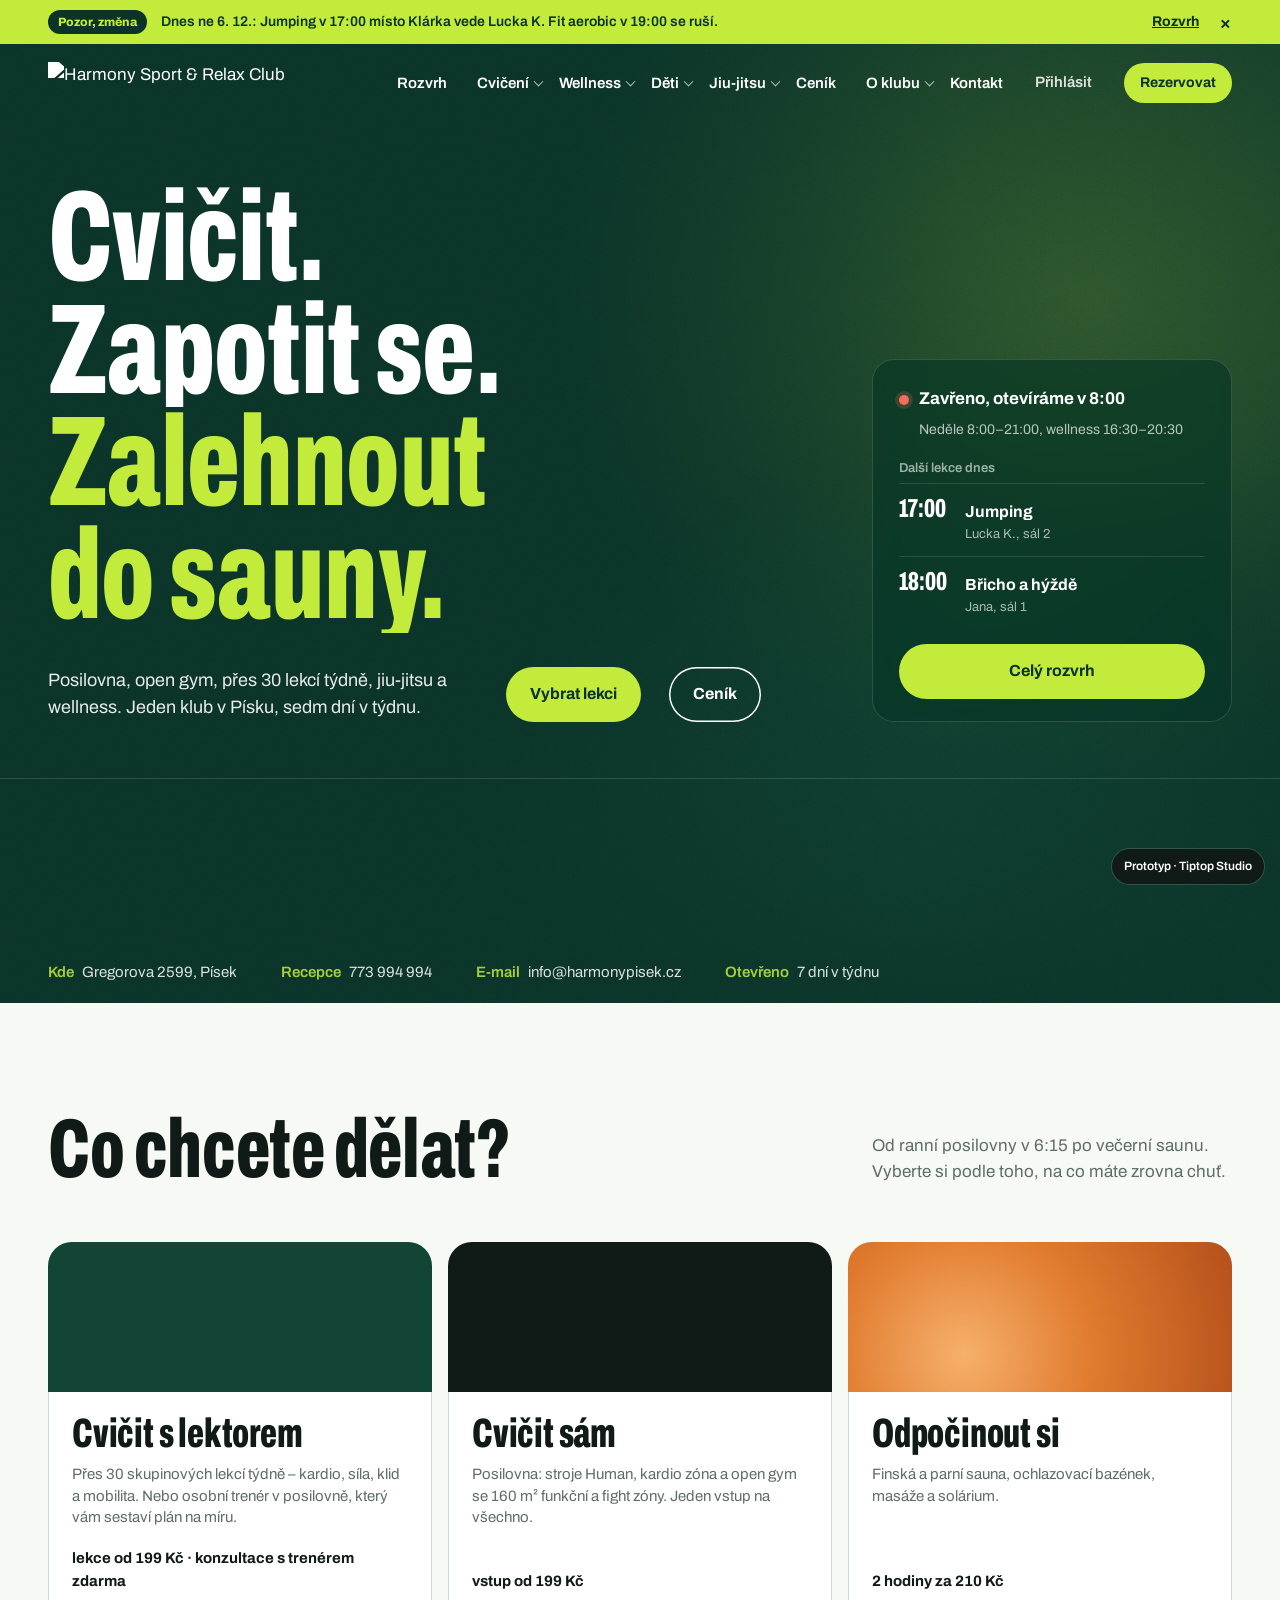
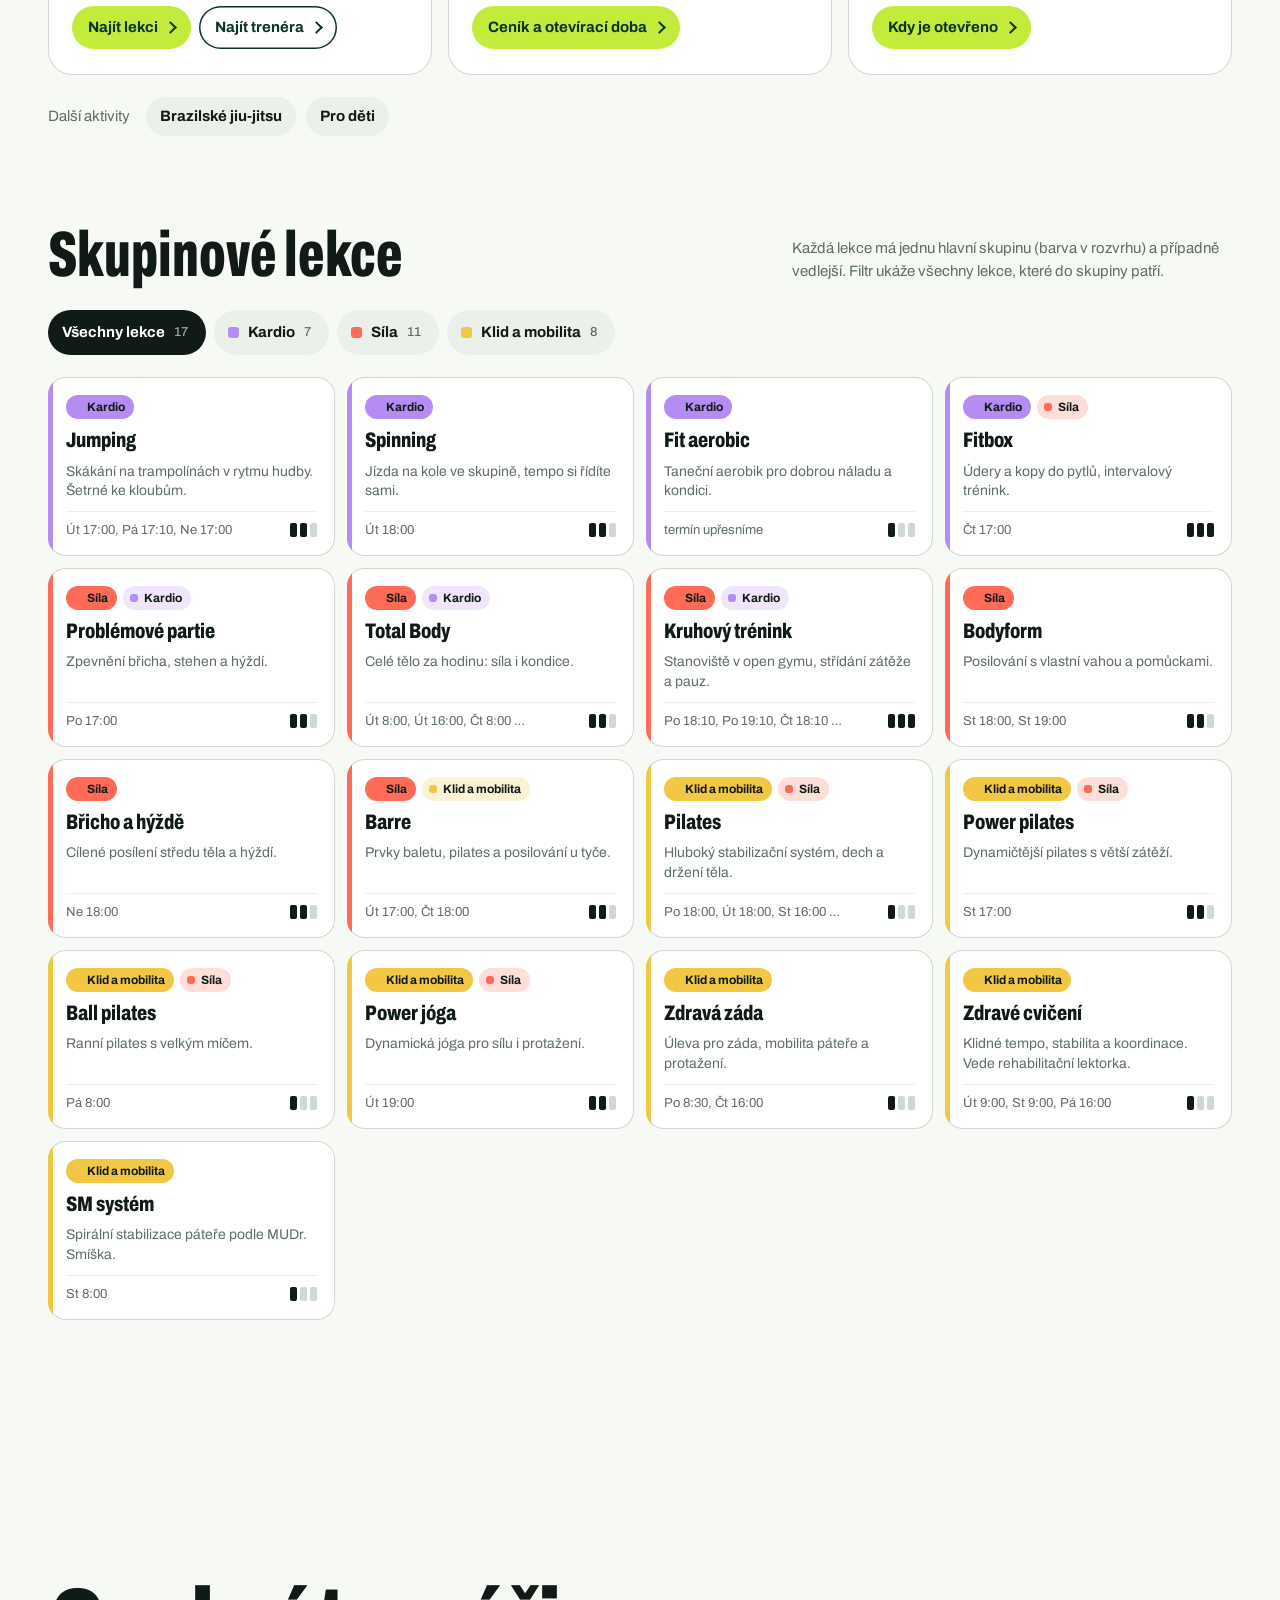
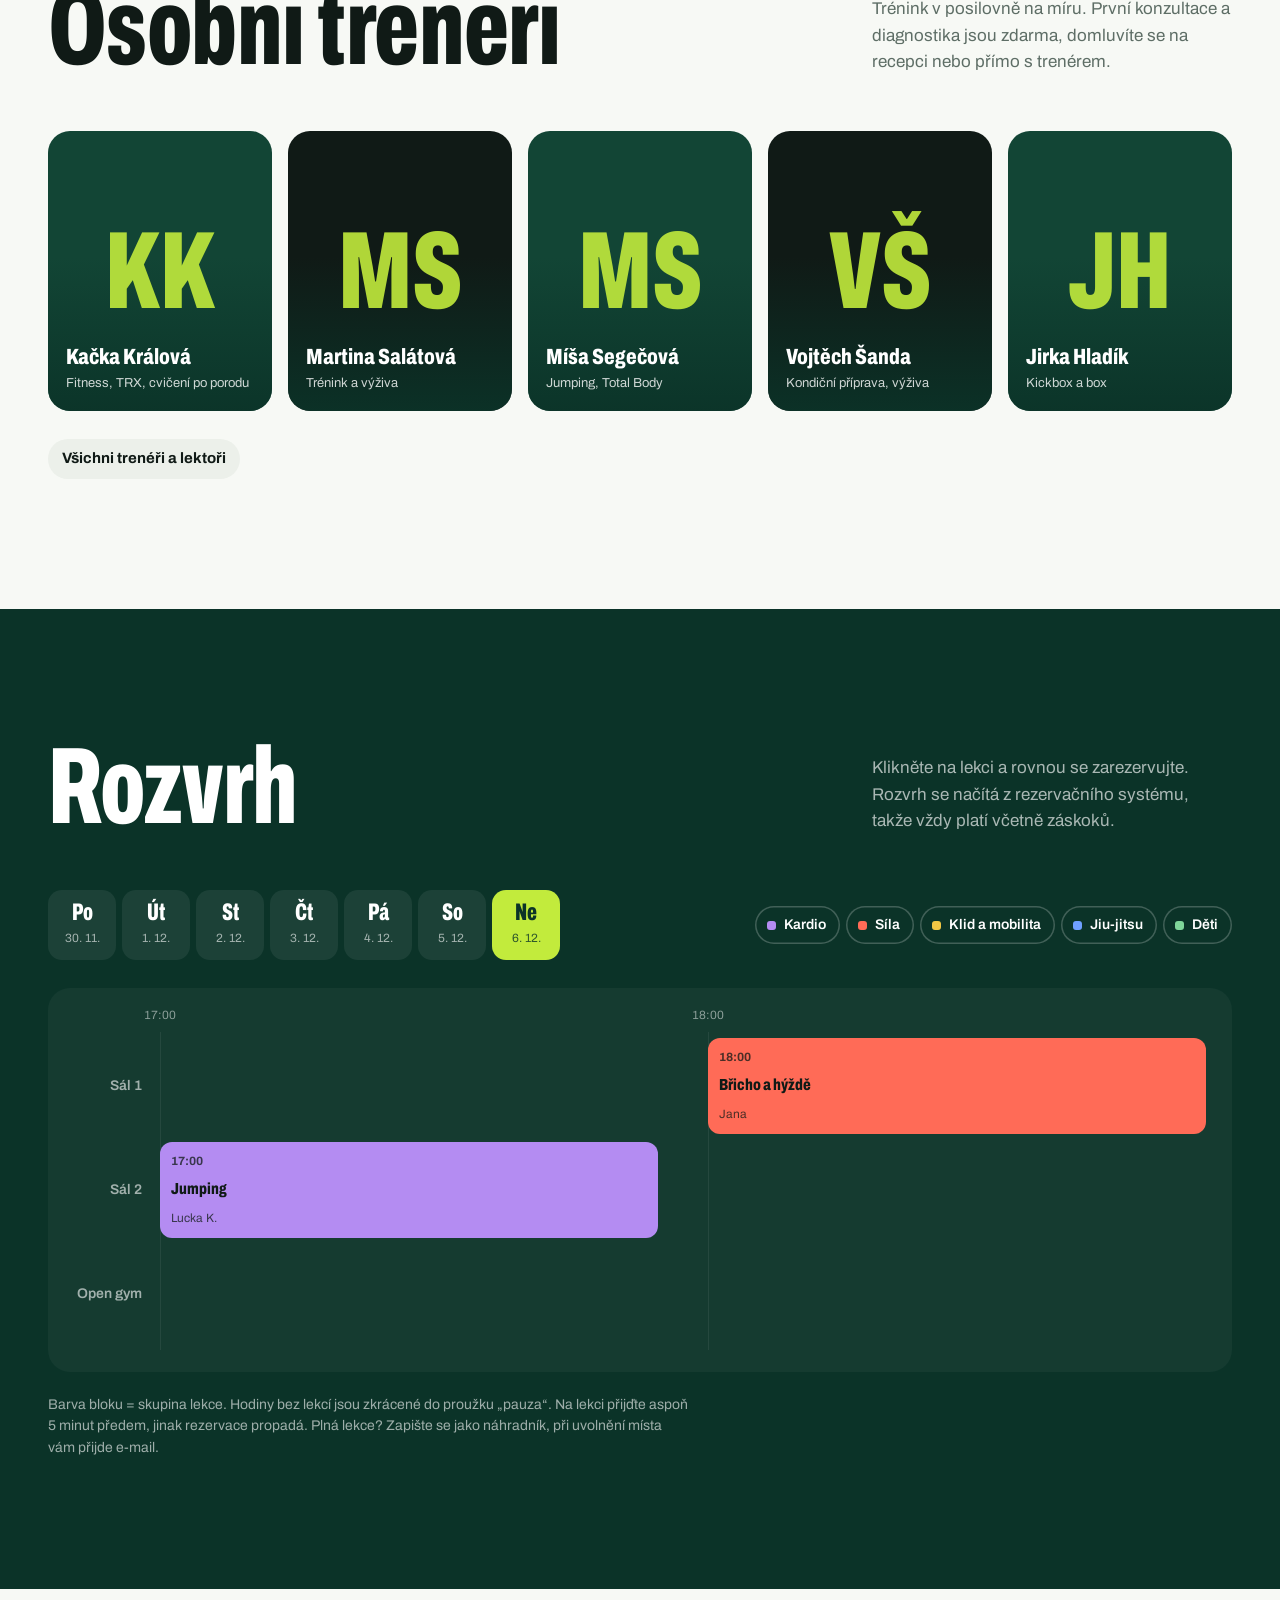
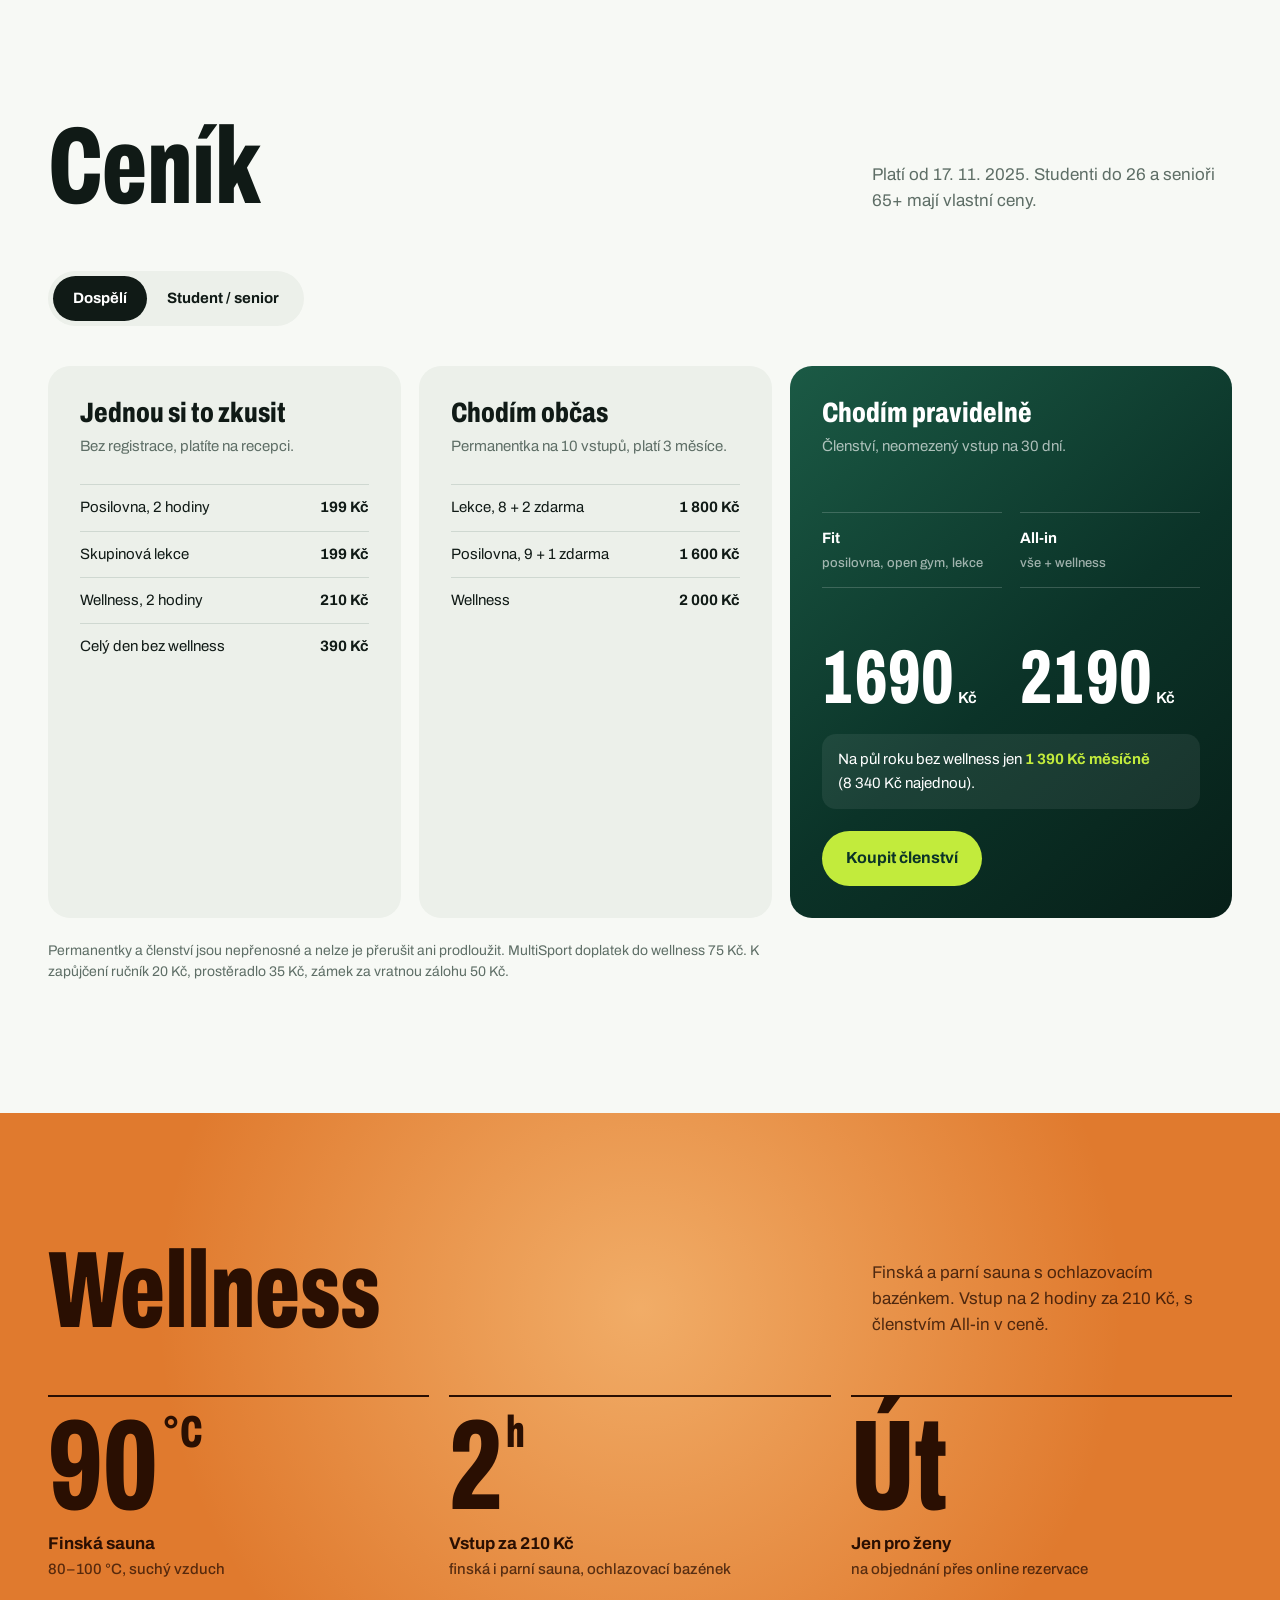
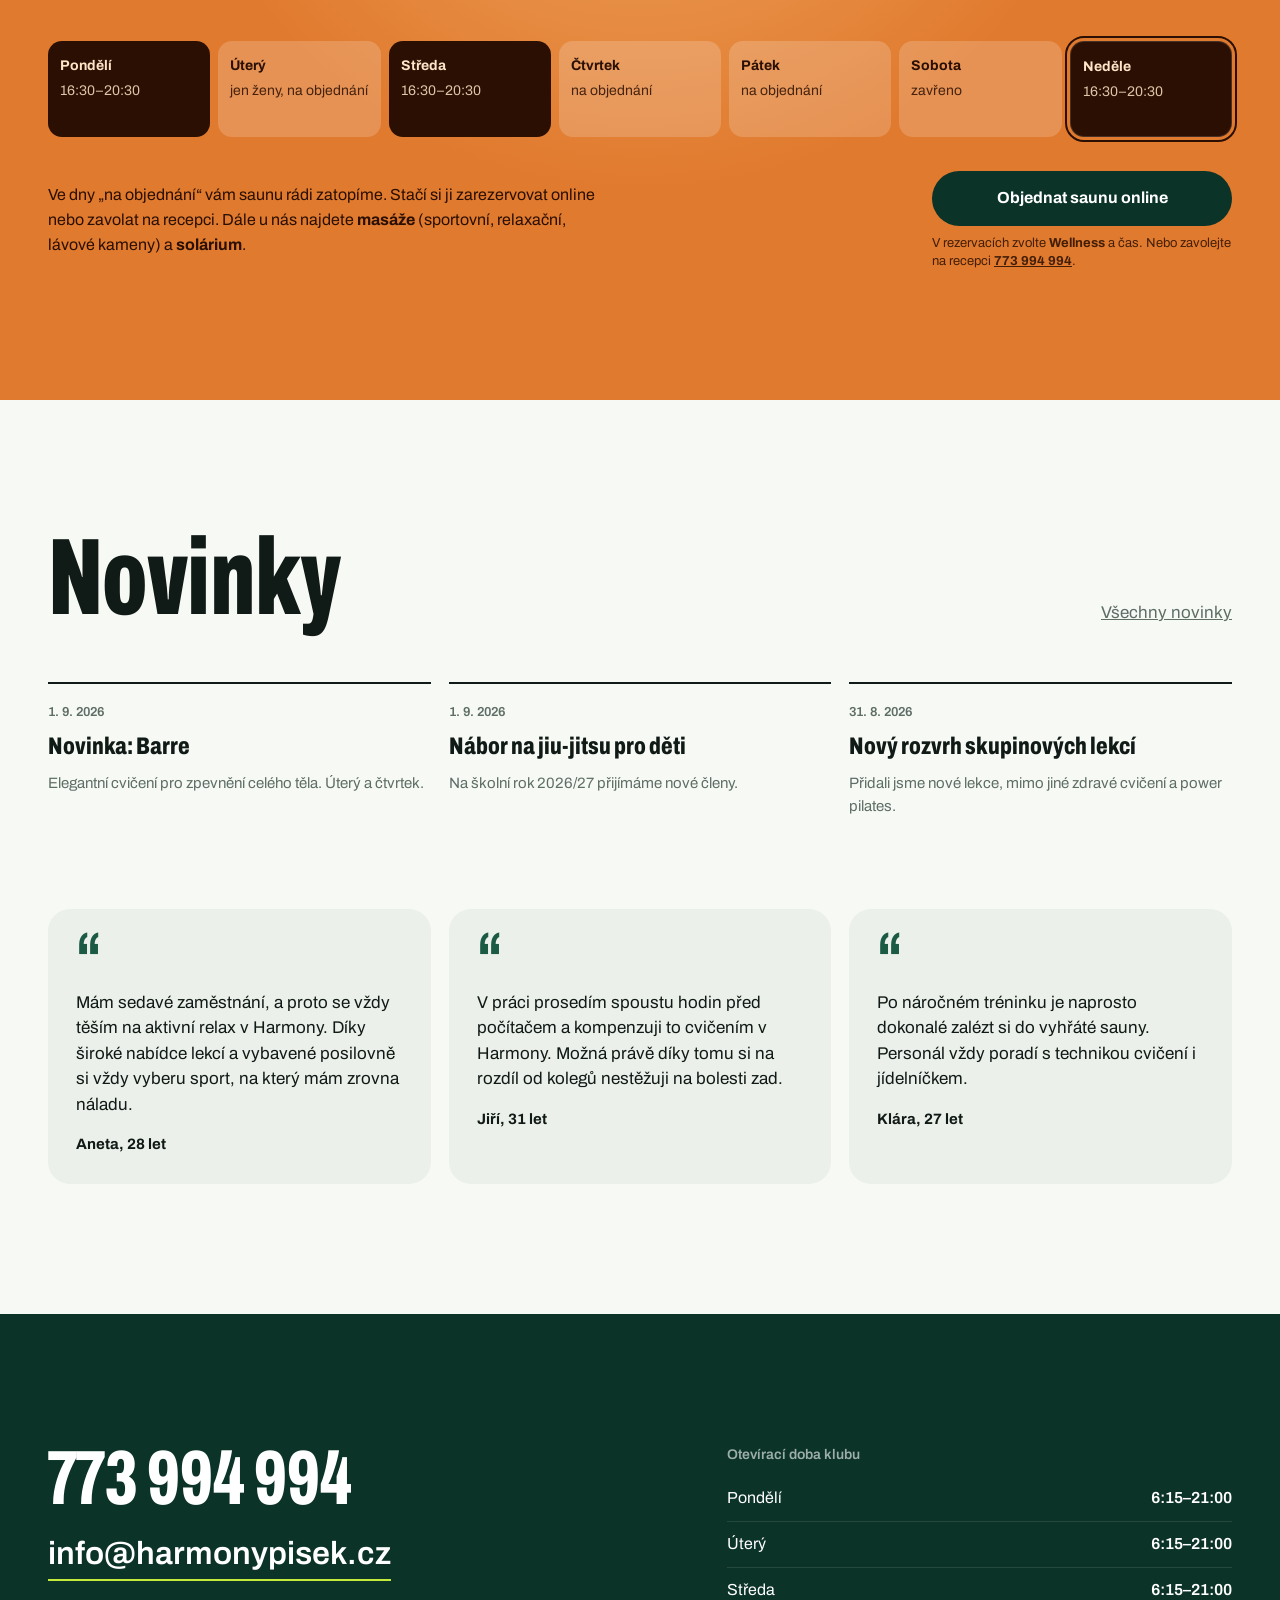
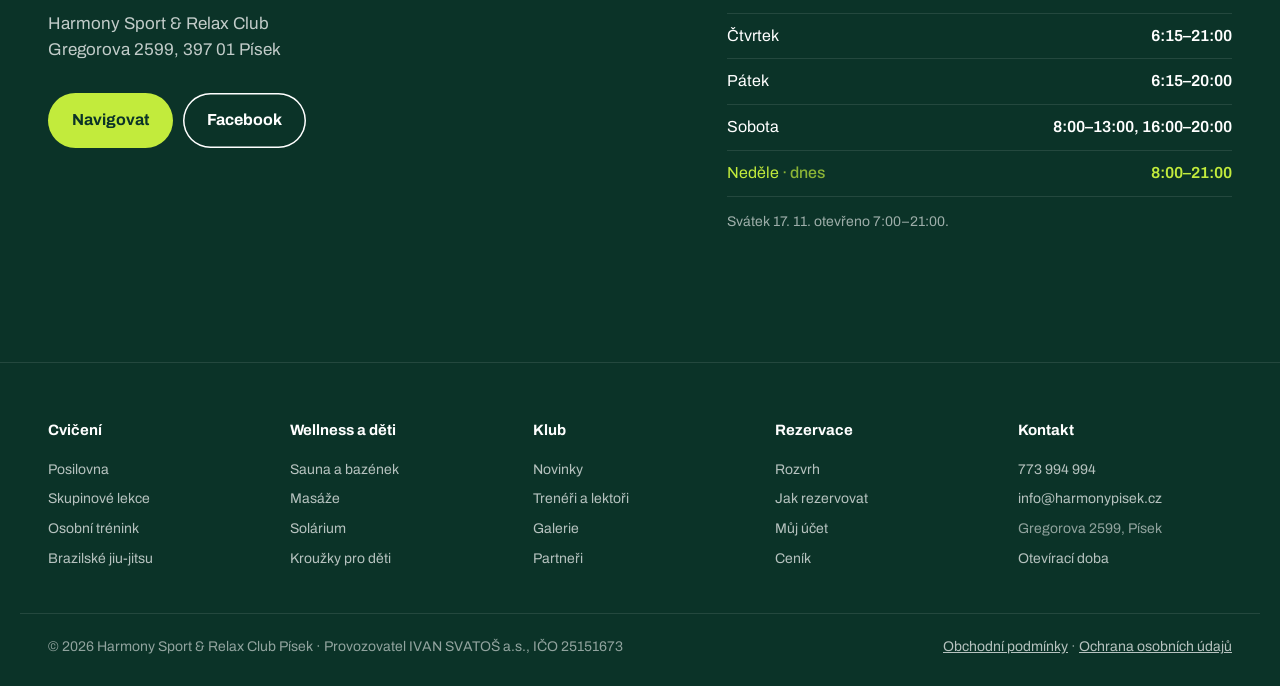
==== commit 7eee27d1: "Prototyp: patička a kontakt na tmavě zelené Co-Authored-By: Claude Opus 5.5 <noreply@anthropic.com> " ====
--- a/index.html
+++ b/index.html
@@ -404,7 +404,7 @@
 @media (max-width:700px){.kids .c{padding:32px 24px}}
 
 /* ---------------- kontakt ---------------- */
-#kontakt{background:var(--ink);color:#fff}
+#kontakt{background:var(--forest);color:#fff}
 .contact{display:grid;grid-template-columns:1.2fr 1fr;gap:72px}
 .contact .big{font-variation-settings:"wdth" 62;font-weight:800;font-size:clamp(48px,6vw,92px);white-space:nowrap;line-height:.92;text-decoration:none;display:block}
 .contact .big:hover{color:var(--lime)}
@@ -420,7 +420,7 @@
 .hours .n{font-size:14px;opacity:.6;margin-top:14px}
 @media (max-width:900px){.contact{grid-template-columns:1fr;gap:56px}}
 
-footer{background:#0A110E;color:rgba(255,255,255,.55);font-size:14px}
+footer{background:var(--forest);border-top:1px solid rgba(255,255,255,.1);color:rgba(255,255,255,.55);font-size:14px}
 .fcols{display:grid;grid-template-columns:repeat(5,1fr);gap:28px;padding-top:56px;padding-bottom:40px}
 .fcols h4{color:#fff;font-size:15px;margin-bottom:12px}
 .fcols ul{list-style:none}
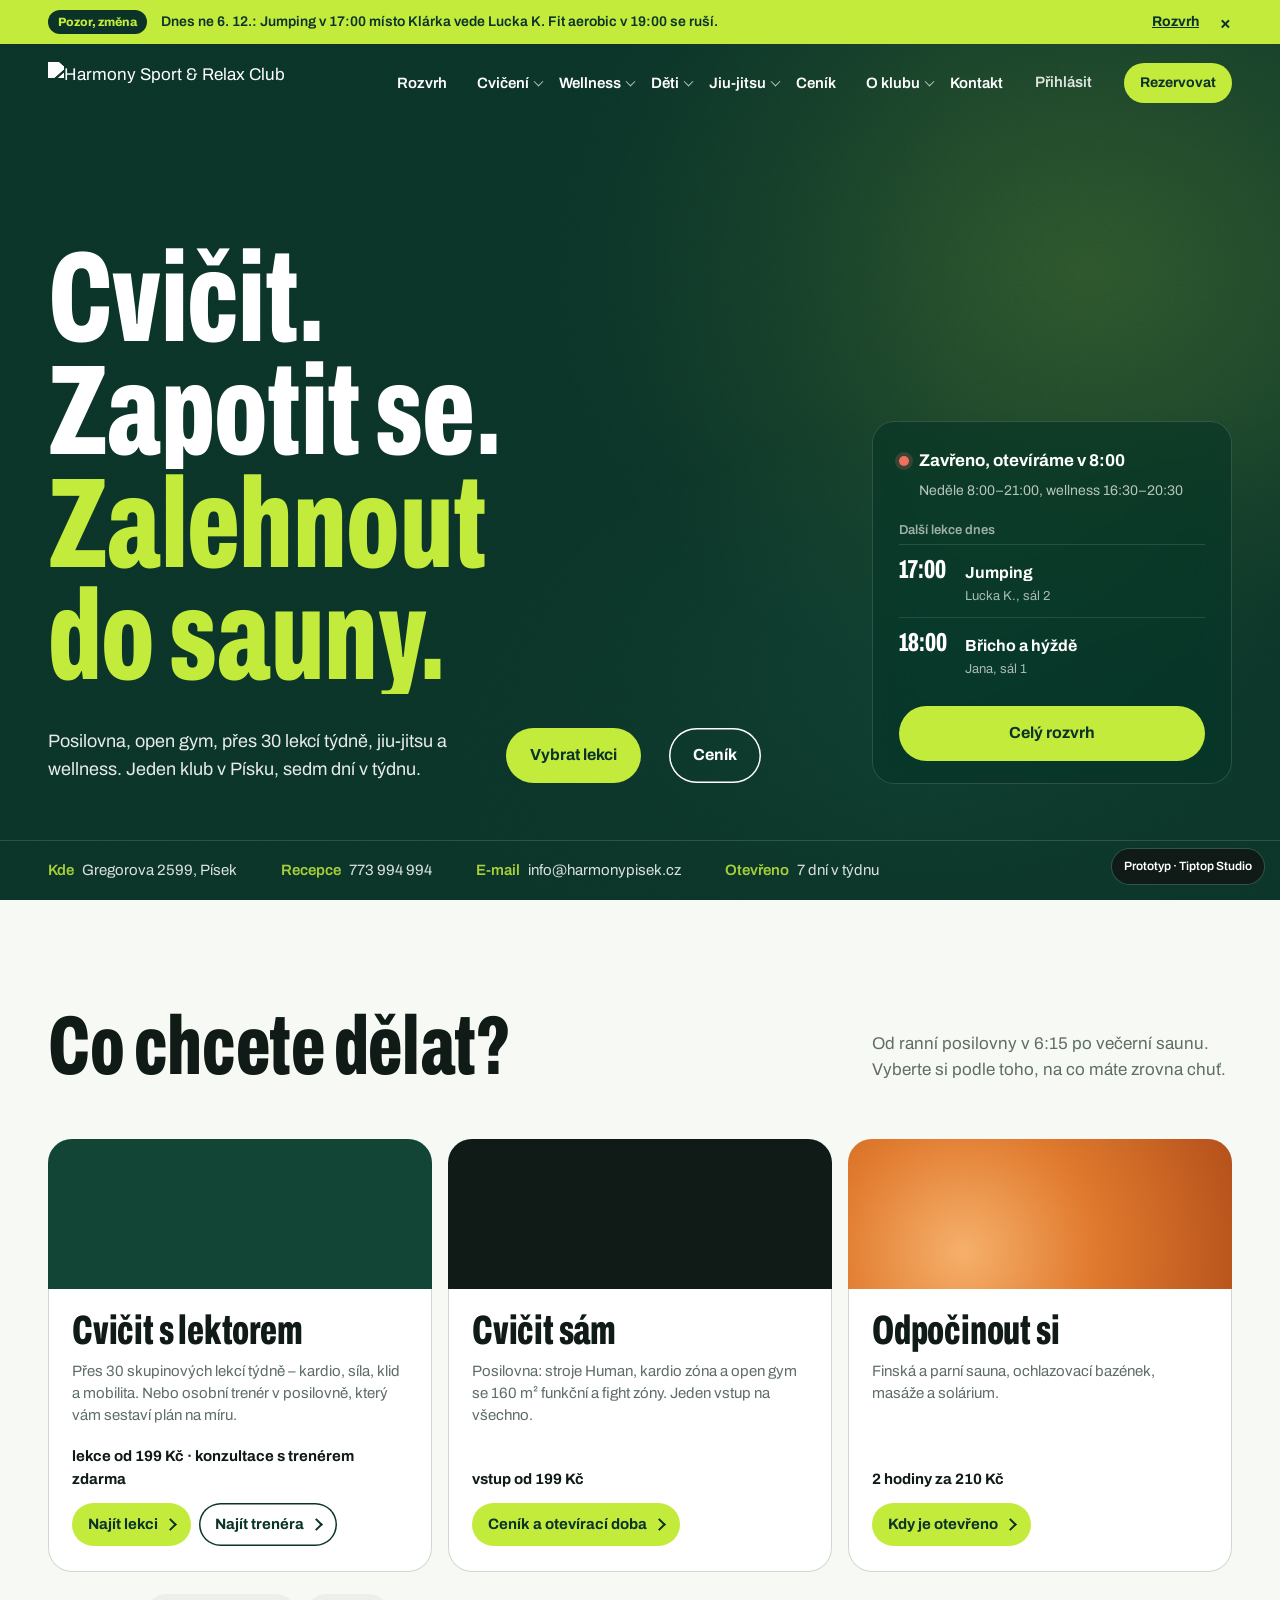
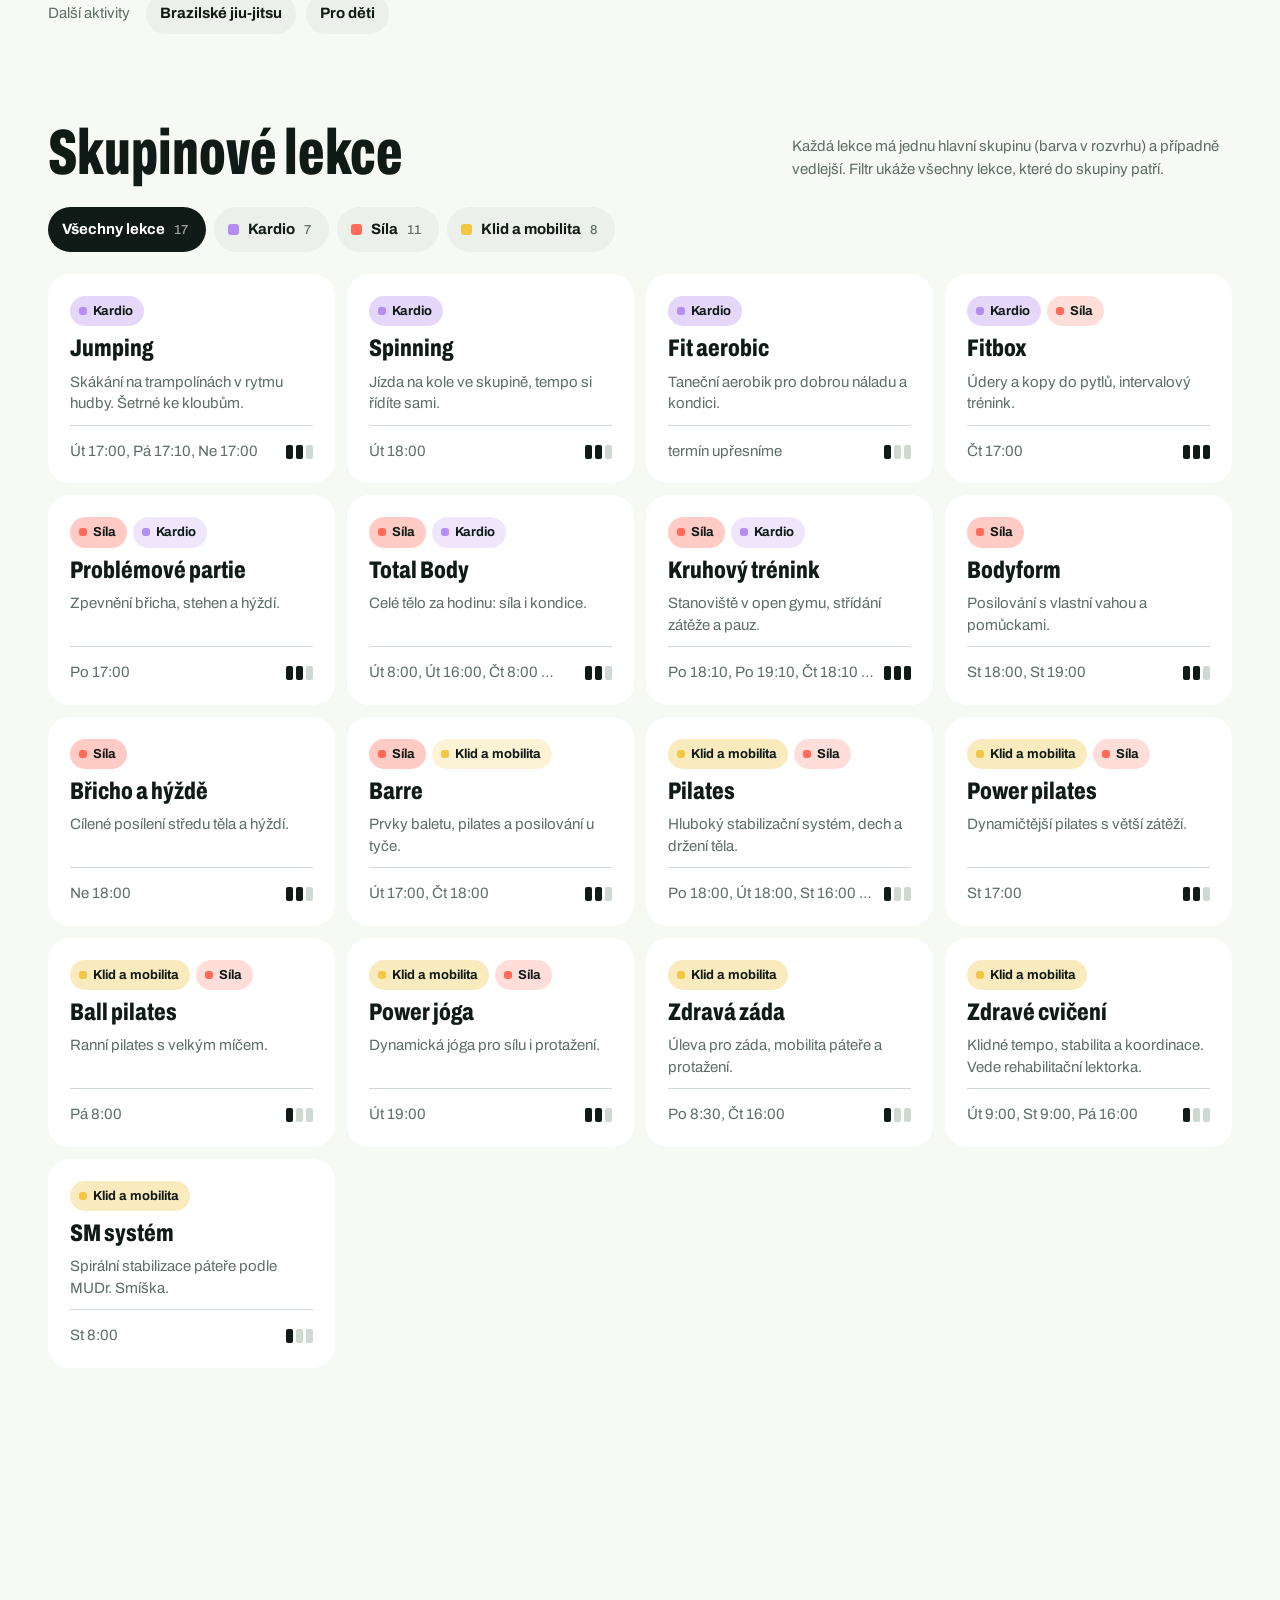
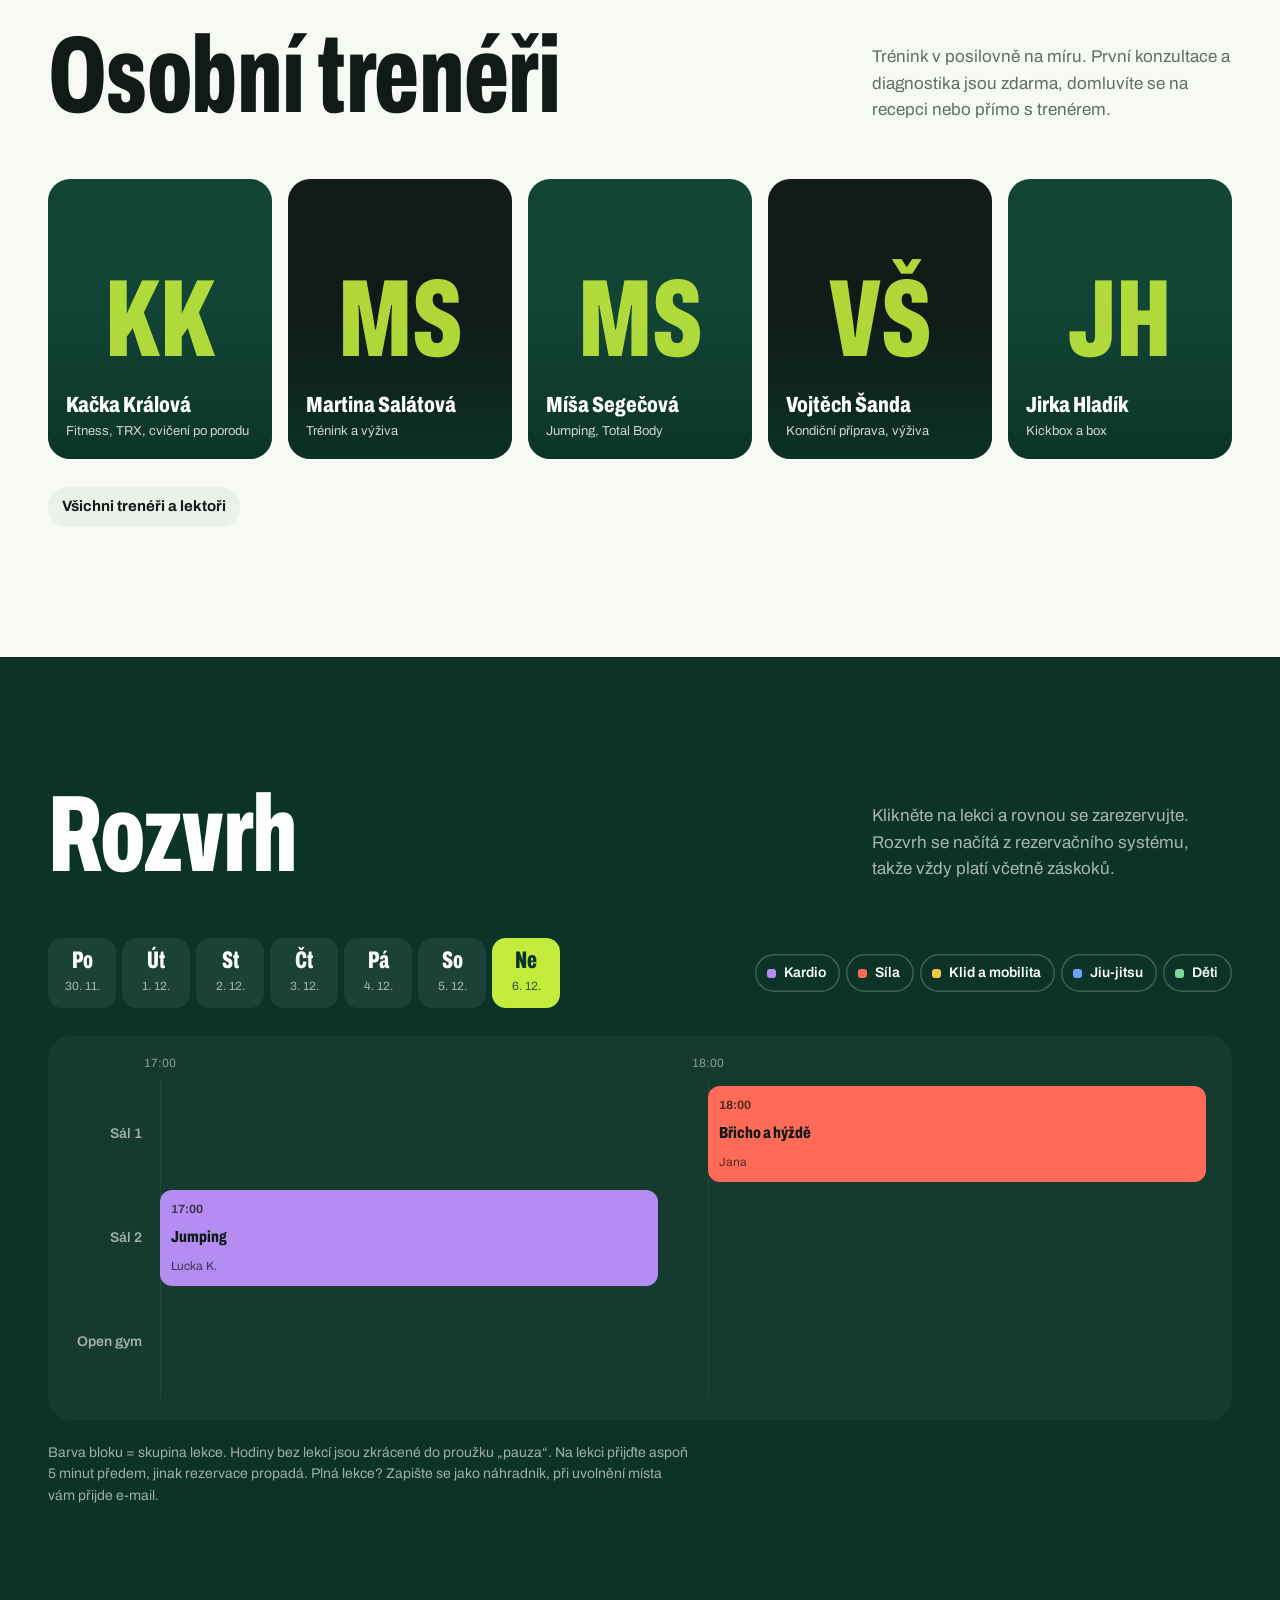
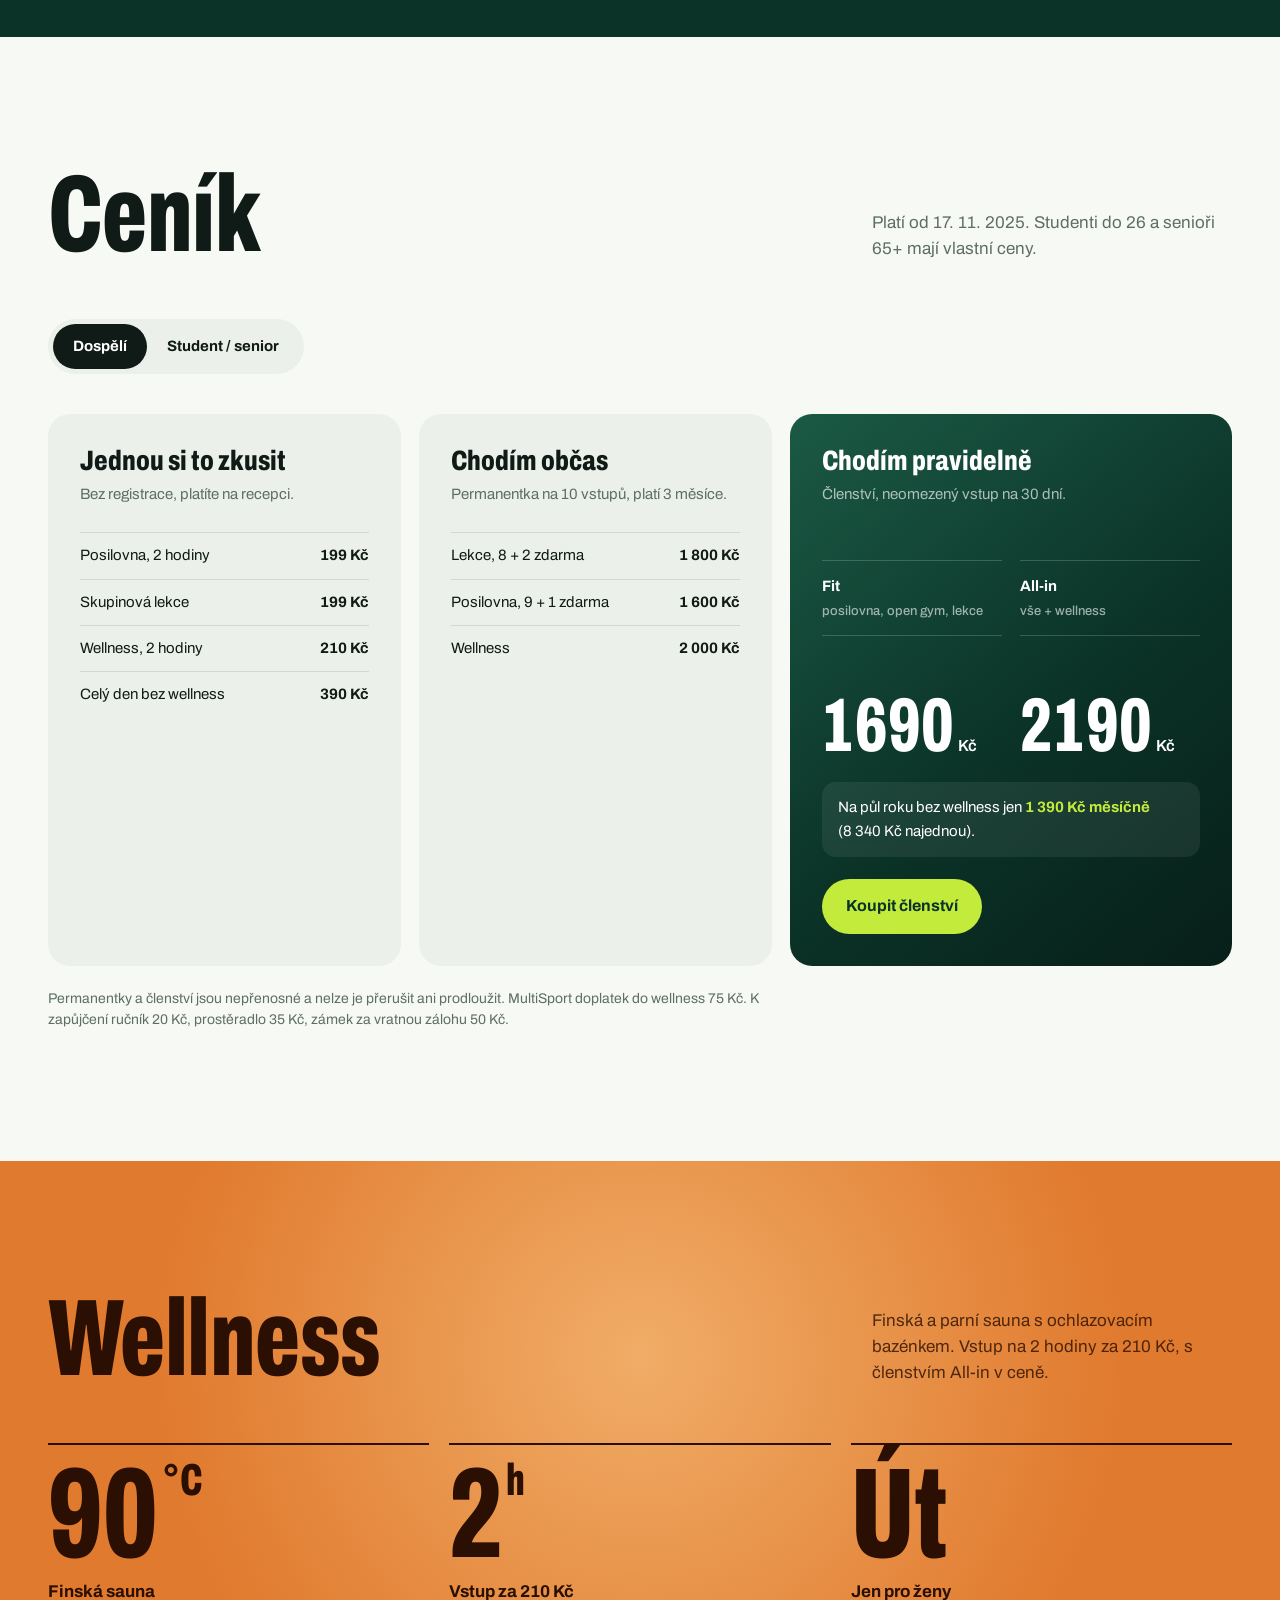
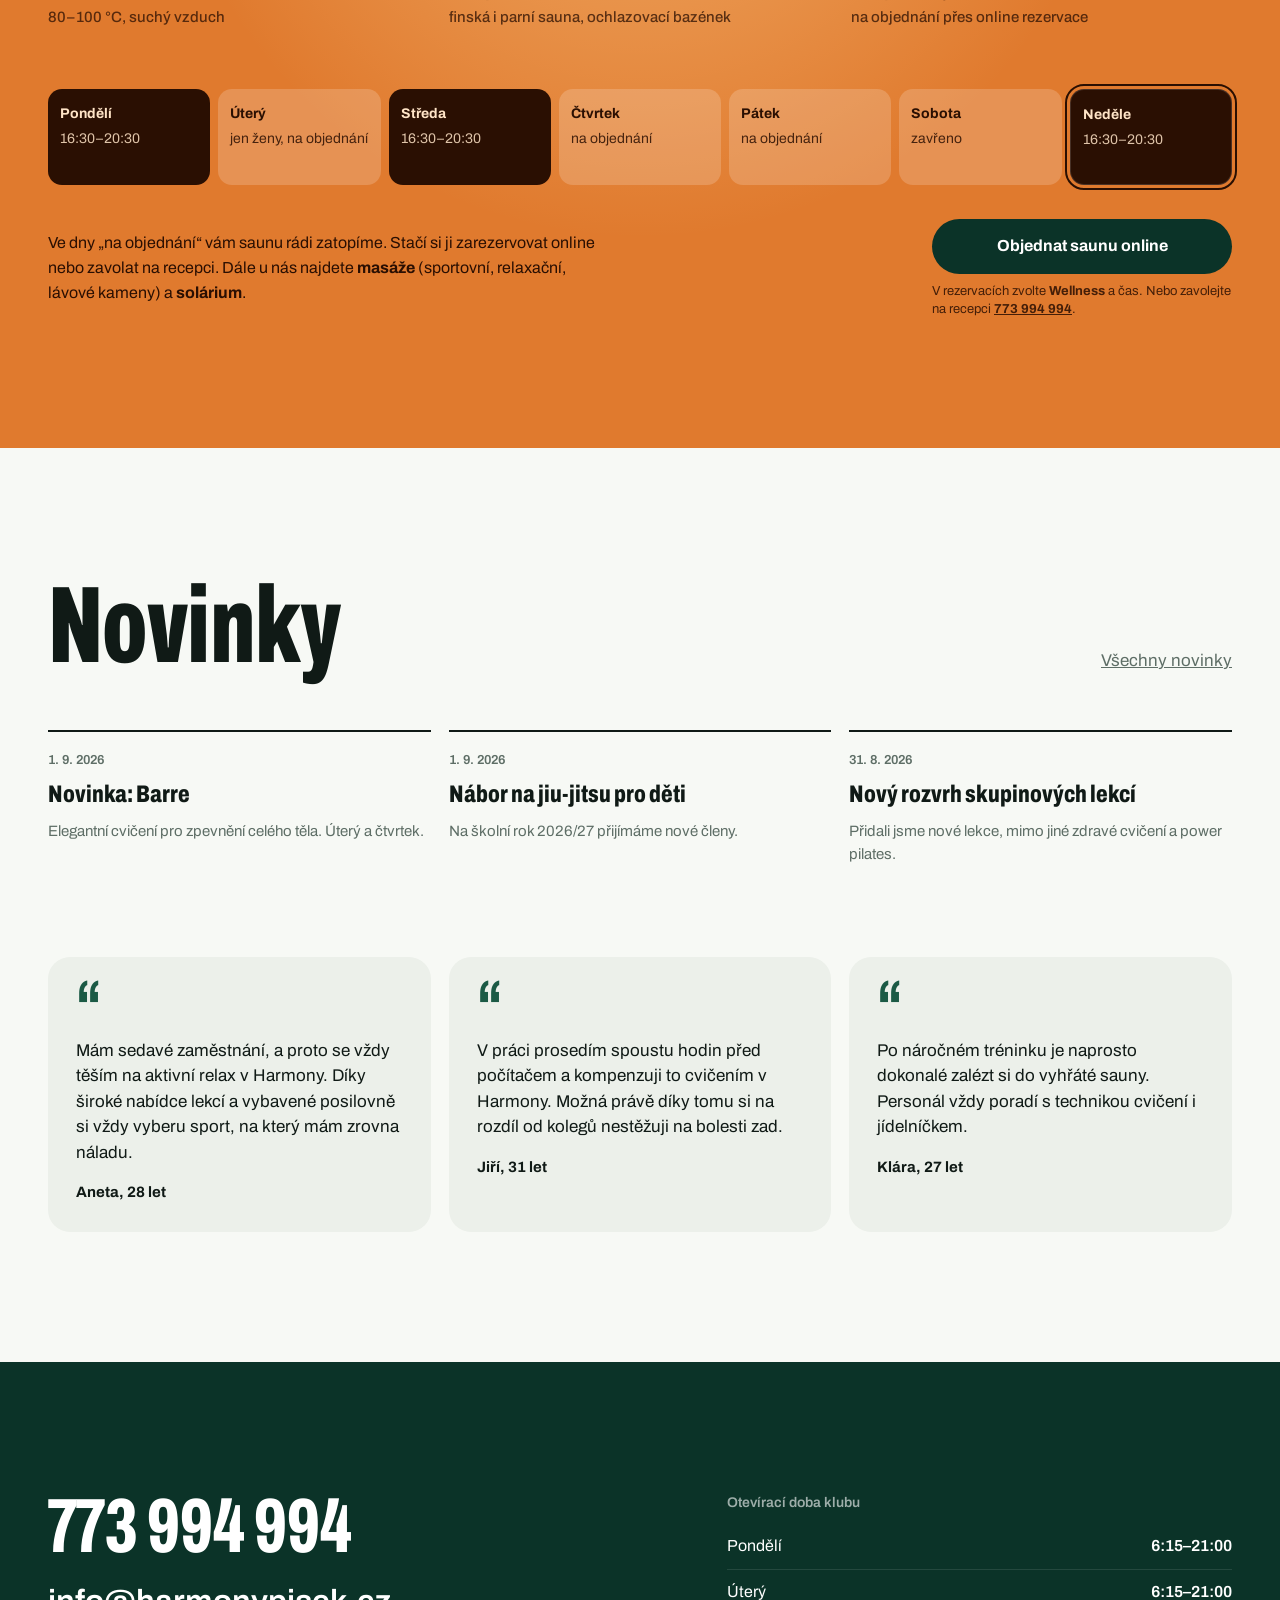
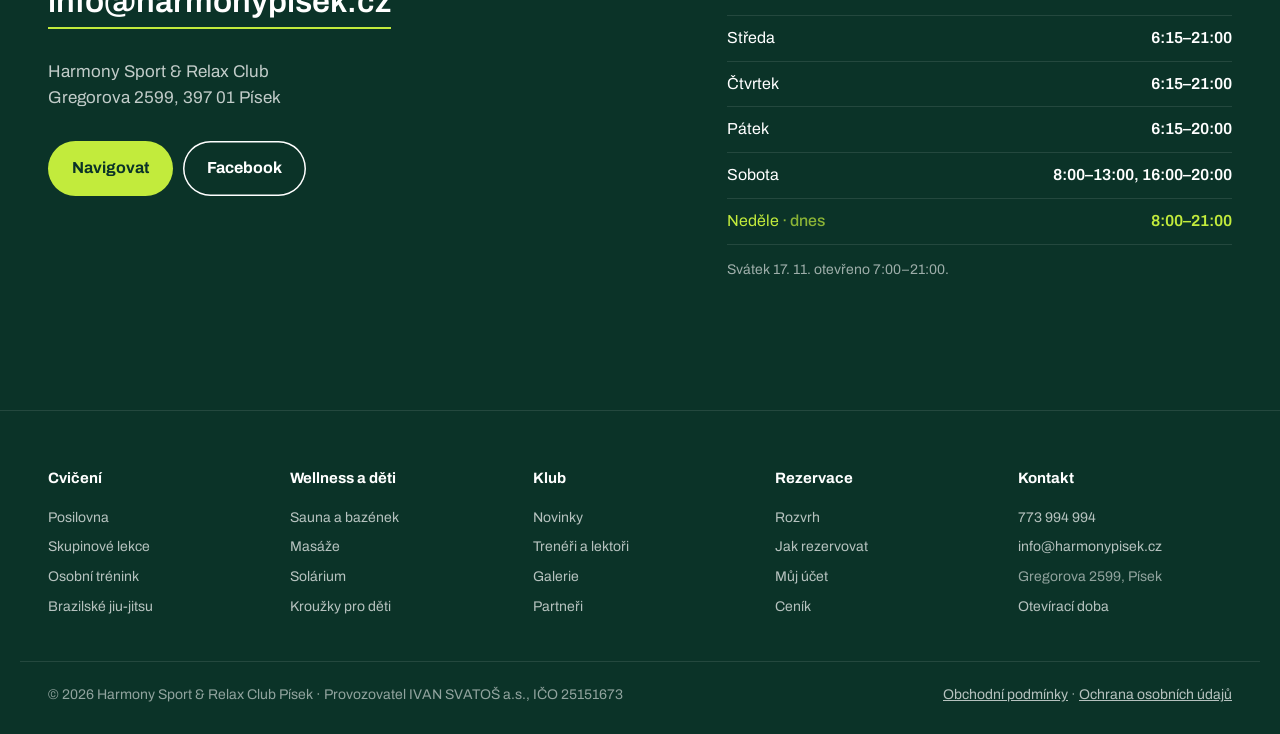
==== commit 2a715063: "Prototyp: zjednodušené karty lekcí, oprava mezery pod hero Co-Authored-By: Claude Opus 5.5 <noreply@" ====
--- a/index.html
+++ b/index.html
@@ -46,7 +46,7 @@
 .alert a{color:inherit;font-weight:700;white-space:nowrap}
 .alert p{flex:1}
 .alert button{background:none;border:0;font:inherit;font-size:20px;line-height:1;color:inherit;cursor:pointer;padding:4px 6px;margin-right:-6px}
-body.has-alert .hero .wrap{padding-top:182px}
+body.has-alert .hero>.wrap{padding-top:182px}
 @media (max-width:700px){.alert .wrap{font-size:13px;gap:10px}.alert a{display:none}}
 
 /* ---------------- header extras ---------------- */
@@ -235,16 +235,16 @@
 .vchips button[aria-pressed="true"] .n{color:rgba(255,255,255,.6)}
 .vchips .sw{width:11px;height:11px}
 .lgrid{display:grid;grid-template-columns:repeat(4,1fr);gap:12px}
-.lc{position:relative;background:#fff;border-radius:18px;padding:18px 18px 16px;text-decoration:none;display:flex;flex-direction:column;gap:10px;box-shadow:inset 0 0 0 1px var(--line);transition:transform .2s var(--ease),box-shadow .2s;overflow:hidden}
-.lc::before{content:"";position:absolute;left:0;top:0;bottom:0;width:5px;background:var(--c)}
-.lc:hover{transform:translateY(-3px);box-shadow:inset 0 0 0 1px var(--line),0 14px 30px rgba(11,51,40,.12)}
-.lc h4{font-variation-settings:"wdth" 75;font-weight:800;font-size:21px;line-height:1.05}
-.lc p{font-size:14px;color:var(--muted);line-height:1.4}
+.lc{position:relative;background:#fff;border-radius:22px;padding:22px 22px 20px;text-decoration:none;display:flex;flex-direction:column;gap:10px;transition:transform .2s var(--ease),box-shadow .2s;overflow:hidden}
+.lc:hover{transform:translateY(-3px);box-shadow:0 14px 30px rgba(11,51,40,.10)}
+.lc h4{font-variation-settings:"wdth" 75;font-weight:800;font-size:24px;line-height:1.05}
+.lc p{font-size:15px;color:var(--muted);line-height:1.45}
 .tags{display:flex;gap:6px;flex-wrap:wrap}
 .tag{display:inline-flex;align-items:center;gap:6px;font-size:12px;font-weight:700;padding:3px 9px 3px 7px;border-radius:99px;background:color-mix(in srgb,var(--c) 22%,#fff)}
 .tag .sw{width:8px;height:8px}
-.tag.main{background:var(--c);color:var(--ink)}
-.meta{display:flex;justify-content:space-between;align-items:center;font-size:13px;color:var(--muted);margin-top:auto;padding-top:8px;border-top:1px solid var(--mineral)}
+.tag{font-size:13px;padding:5px 11px 5px 9px}
+.tag.main{background:color-mix(in srgb,var(--c) 35%,#fff)}
+.meta{display:flex;justify-content:space-between;align-items:center;font-size:15px;color:var(--muted);margin-top:auto;padding-top:14px;border-top:1px solid var(--line)}
 .lvl{display:inline-flex;gap:3px;align-items:center}
 .lvl i{width:7px;height:14px;border-radius:2px;background:var(--line)}
 .lvl i.on{background:var(--ink)}
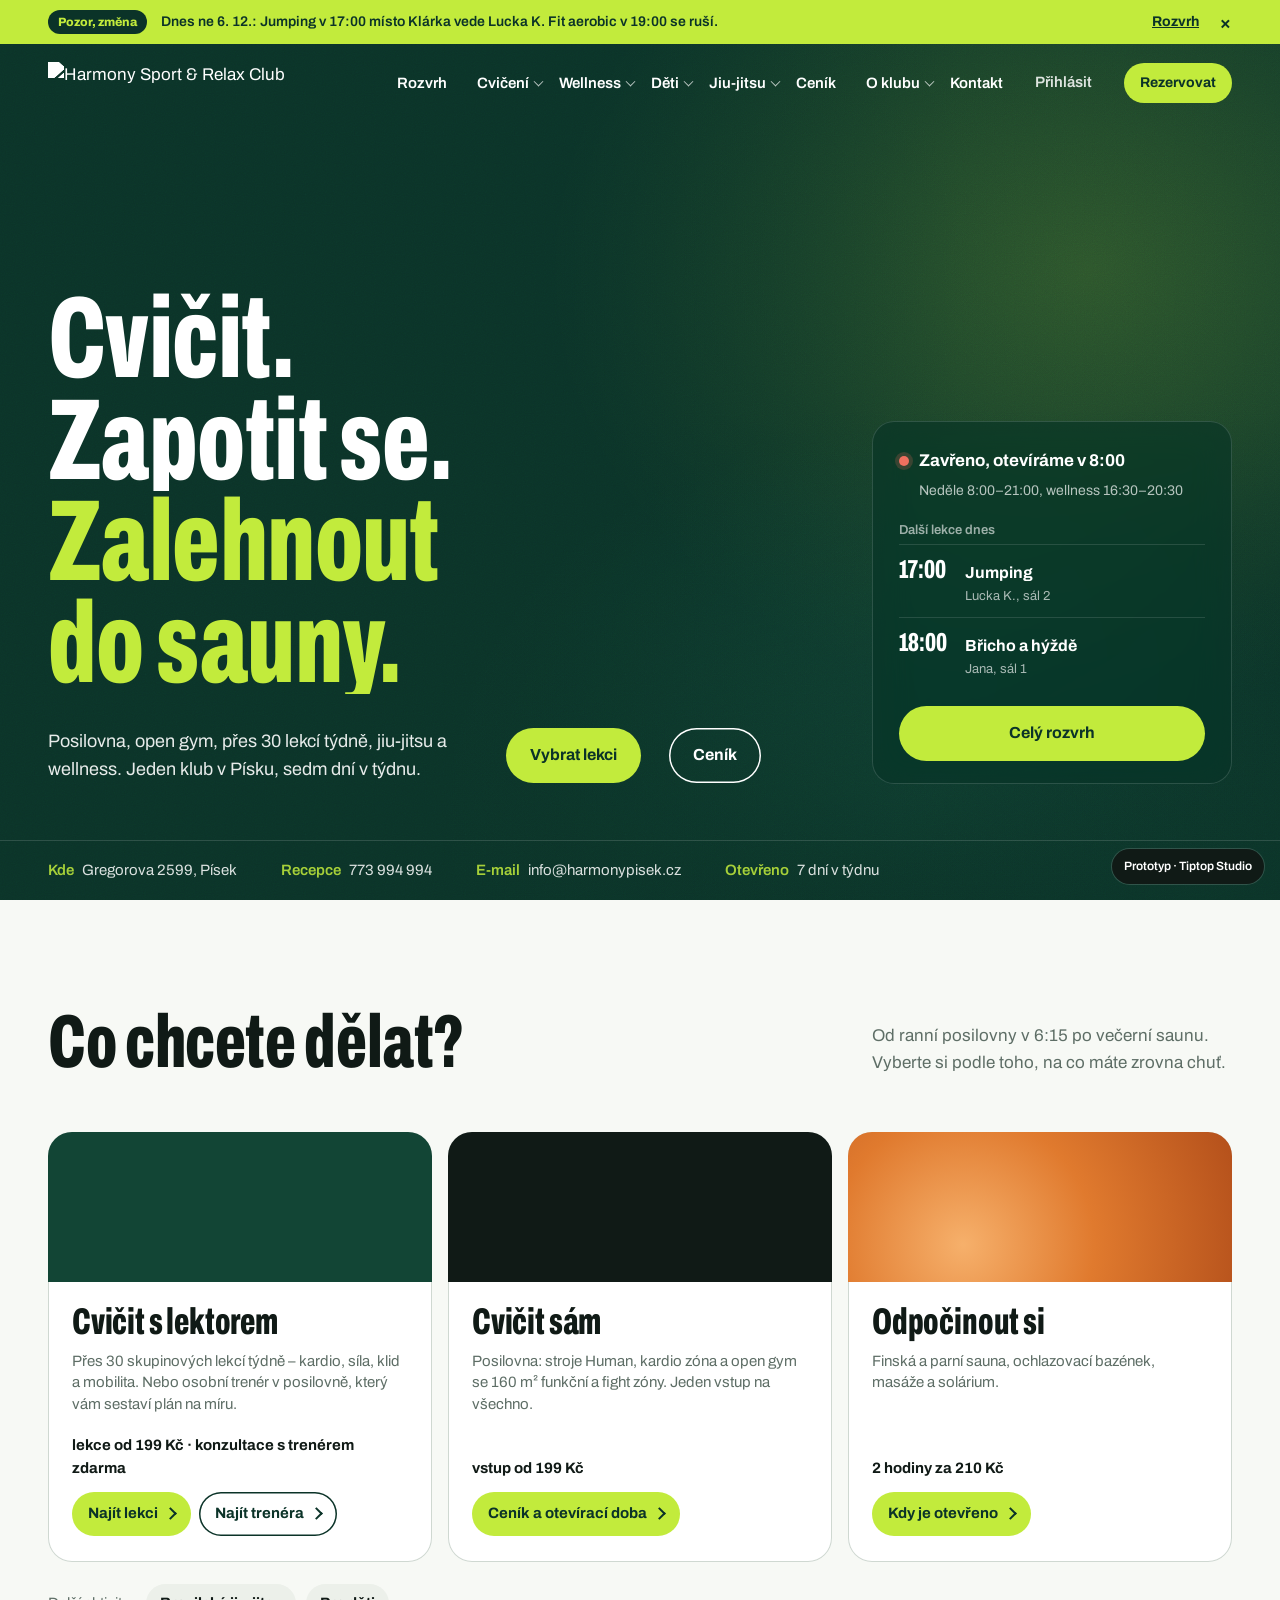
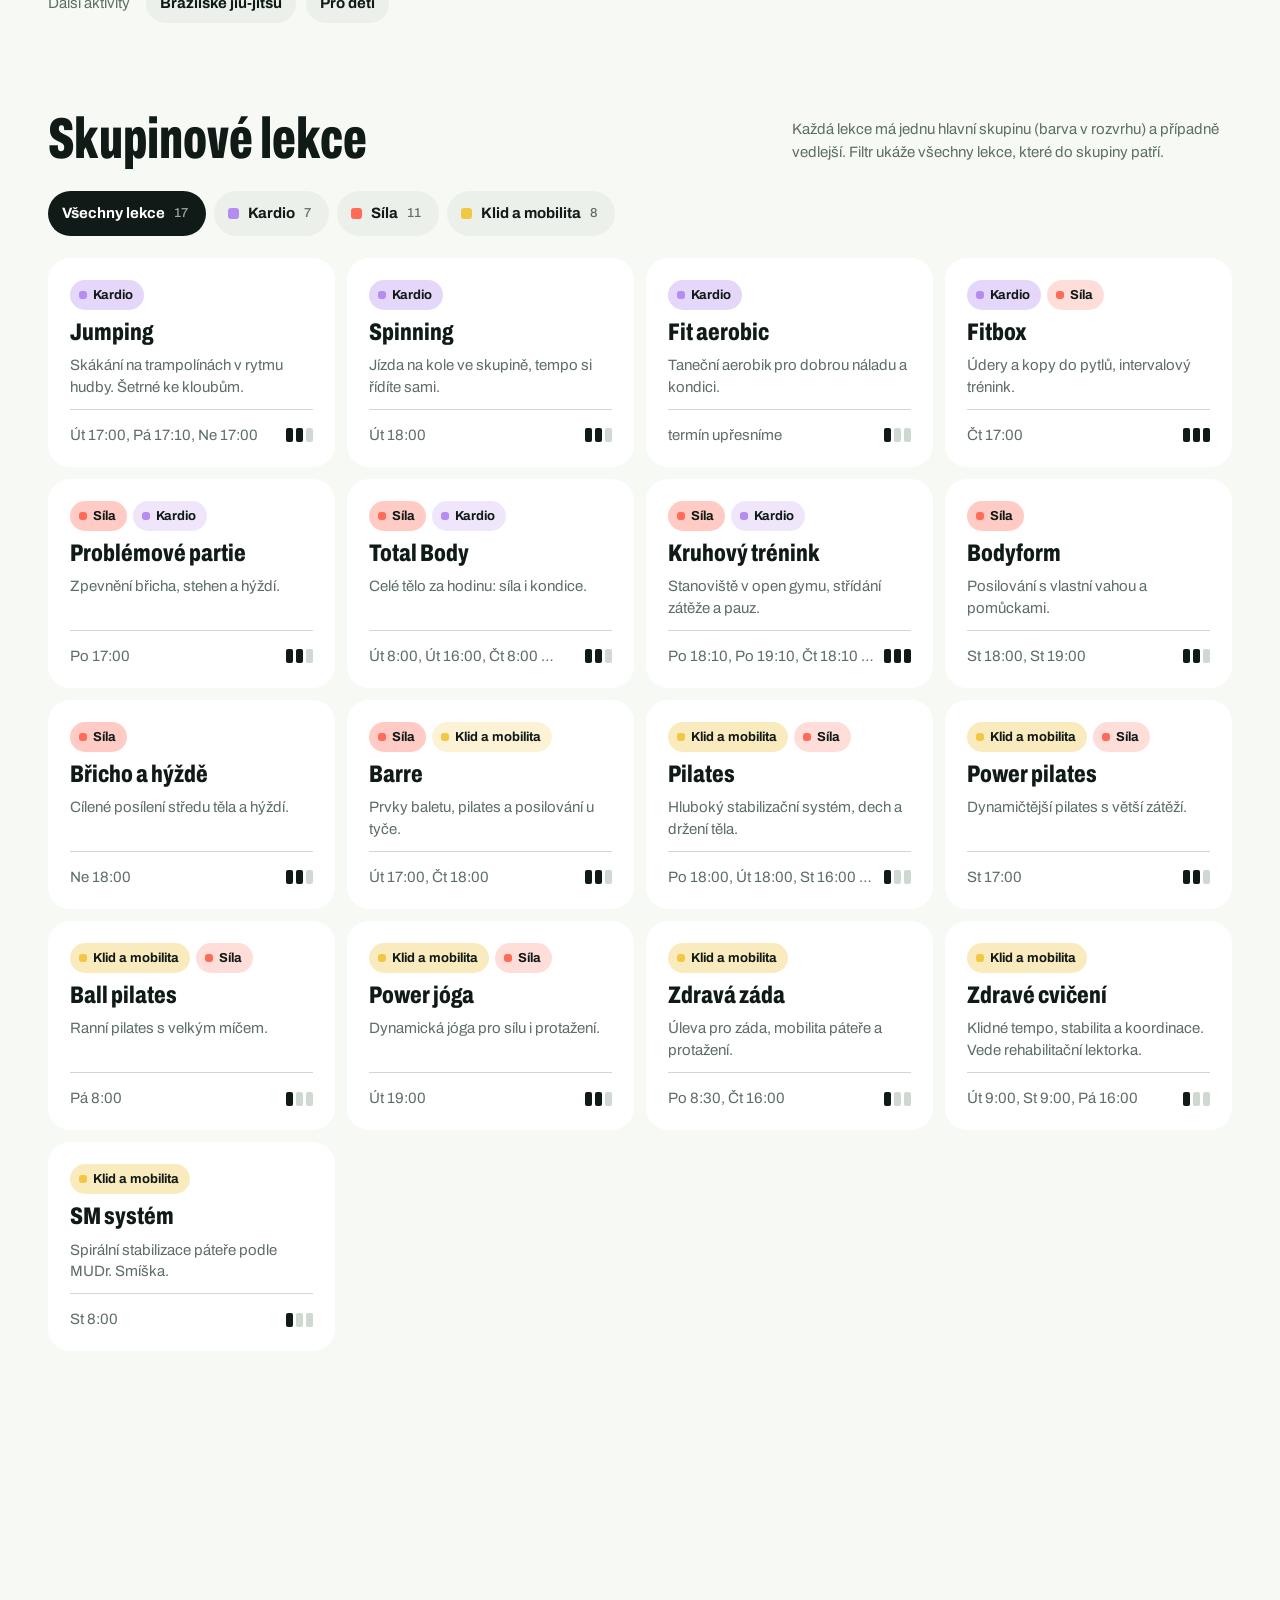
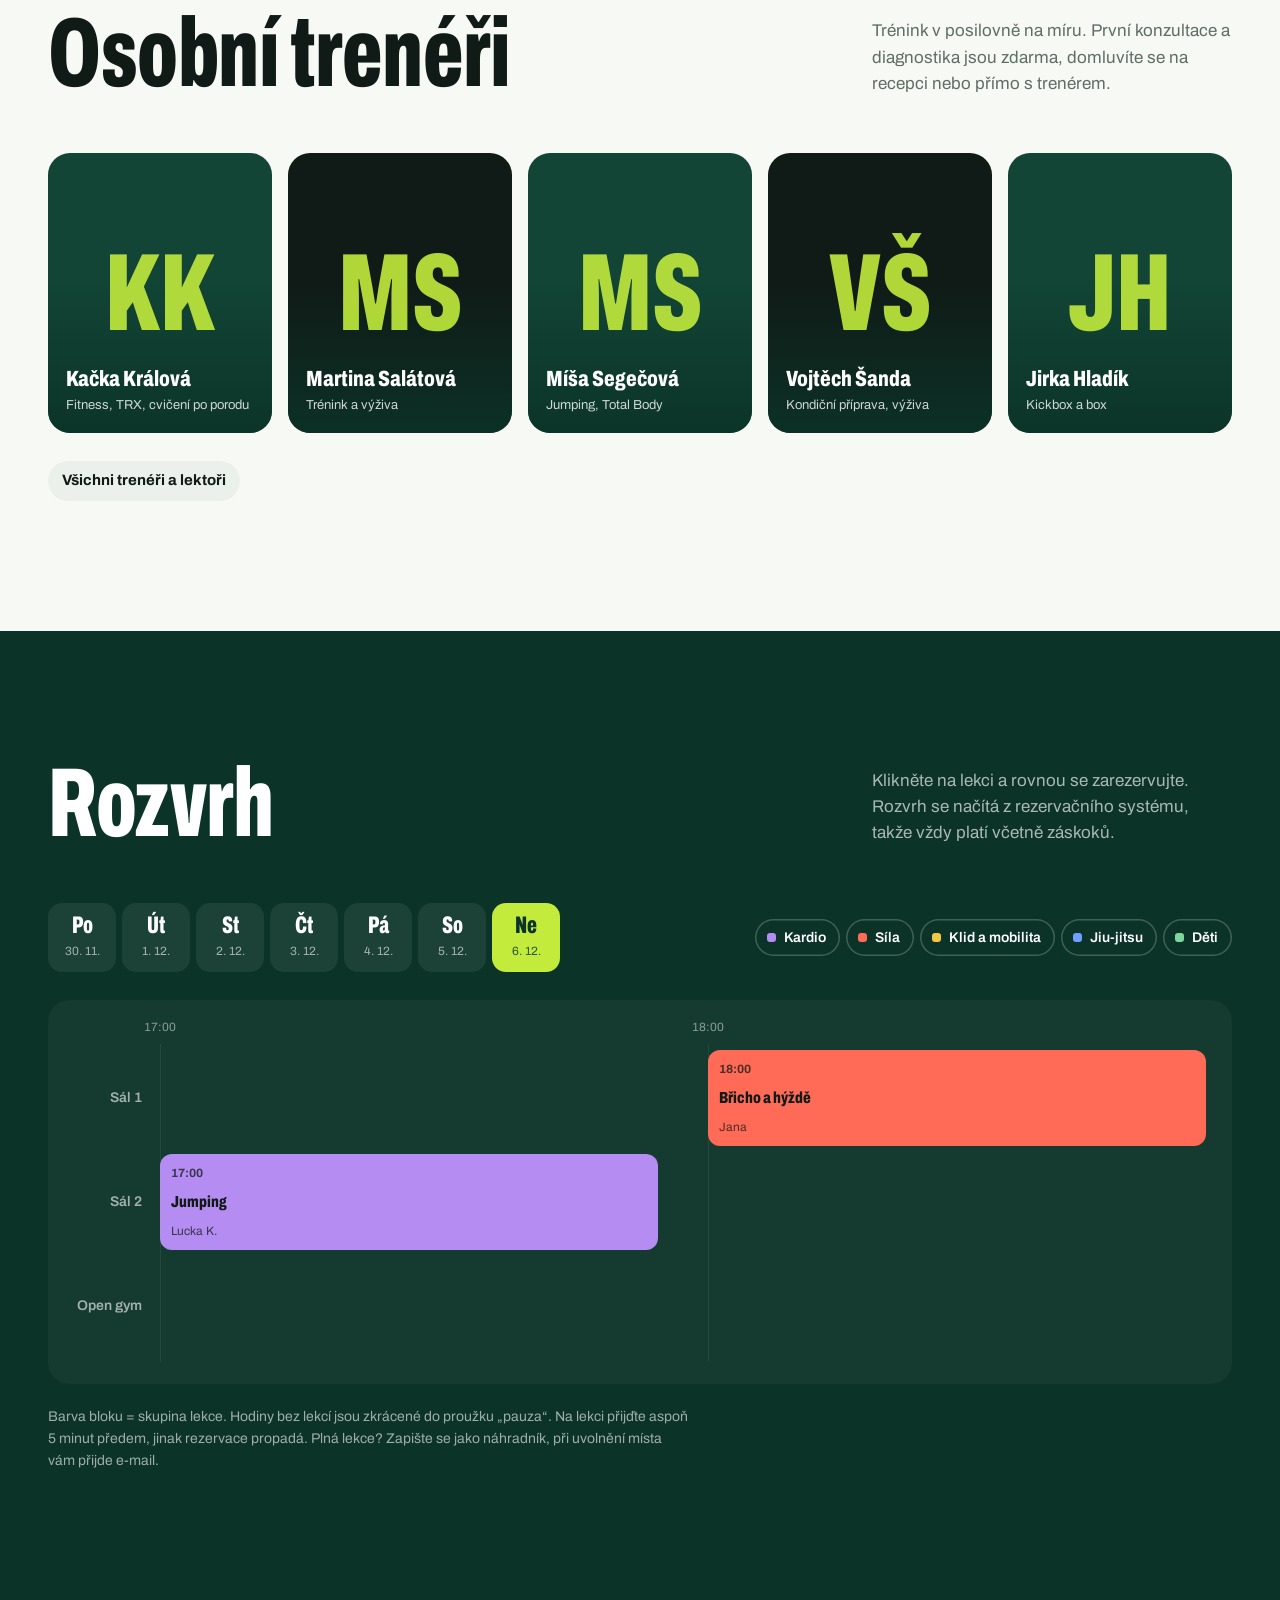
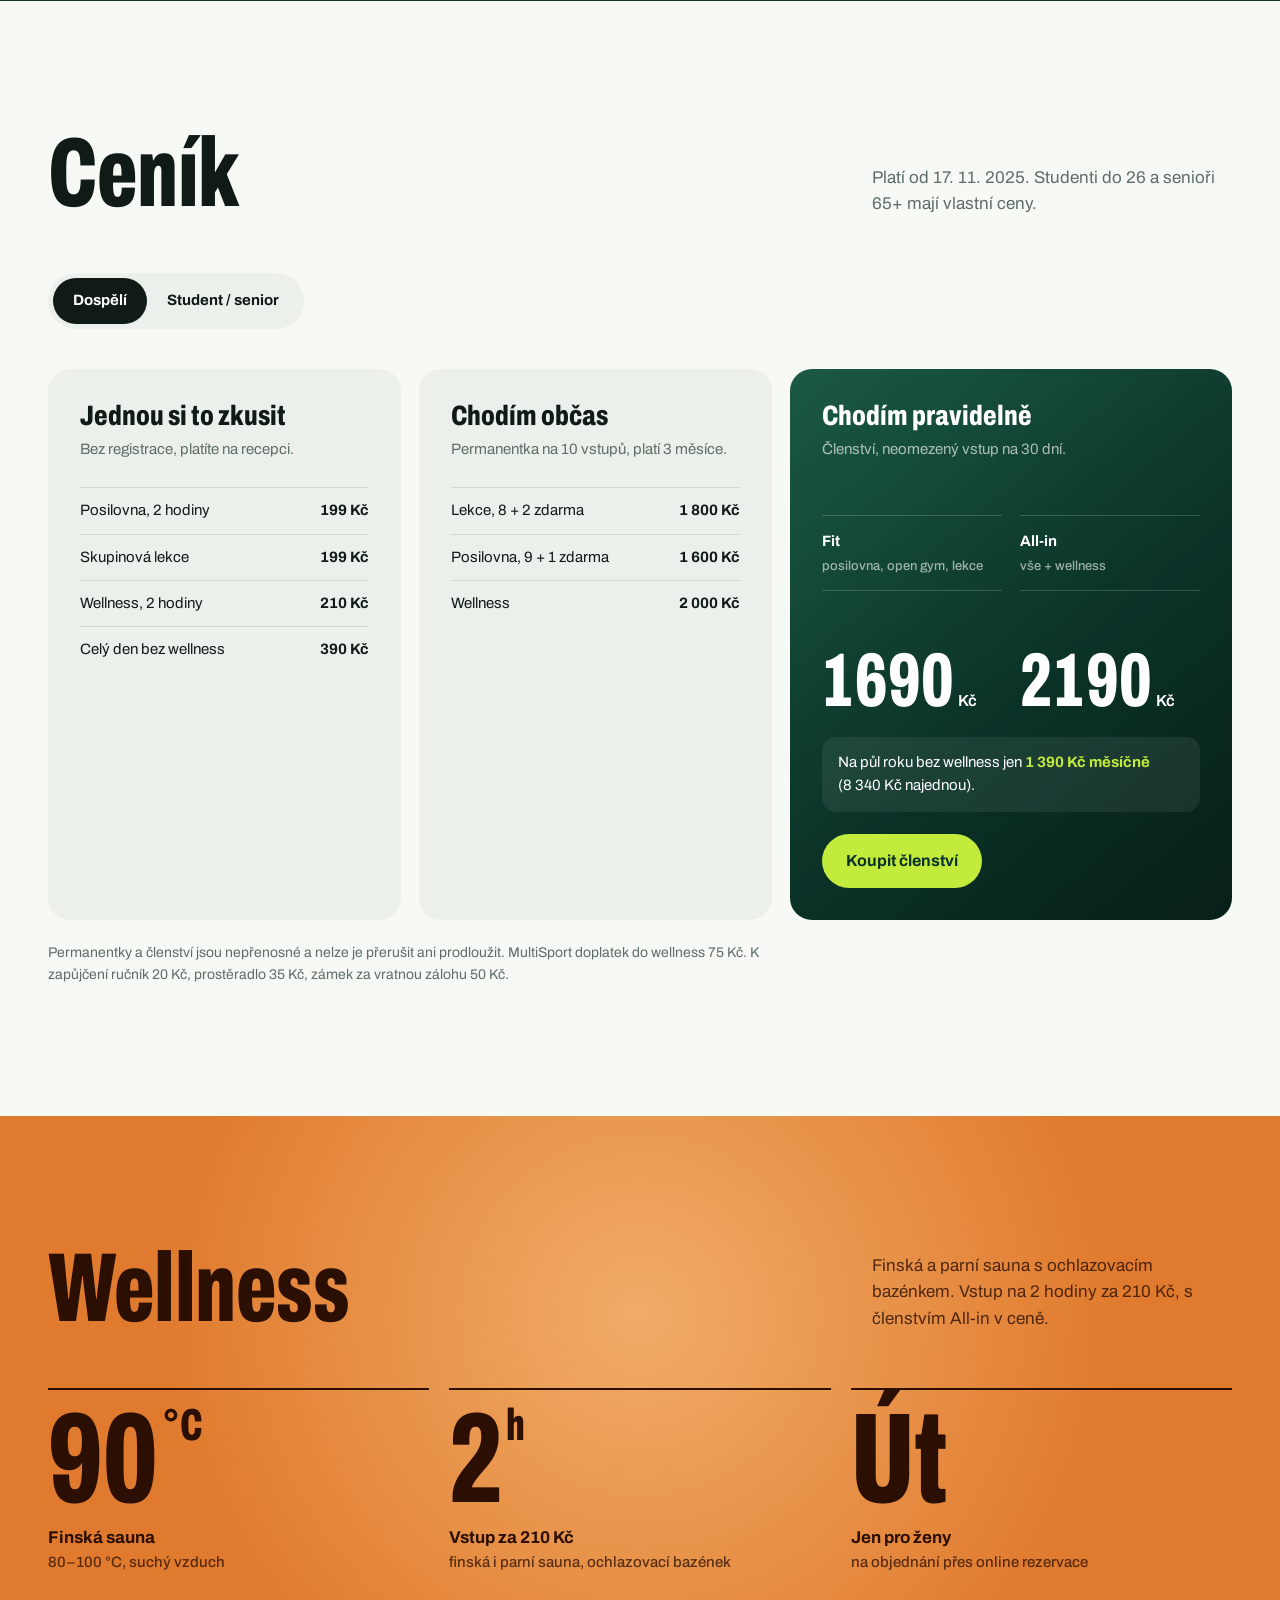
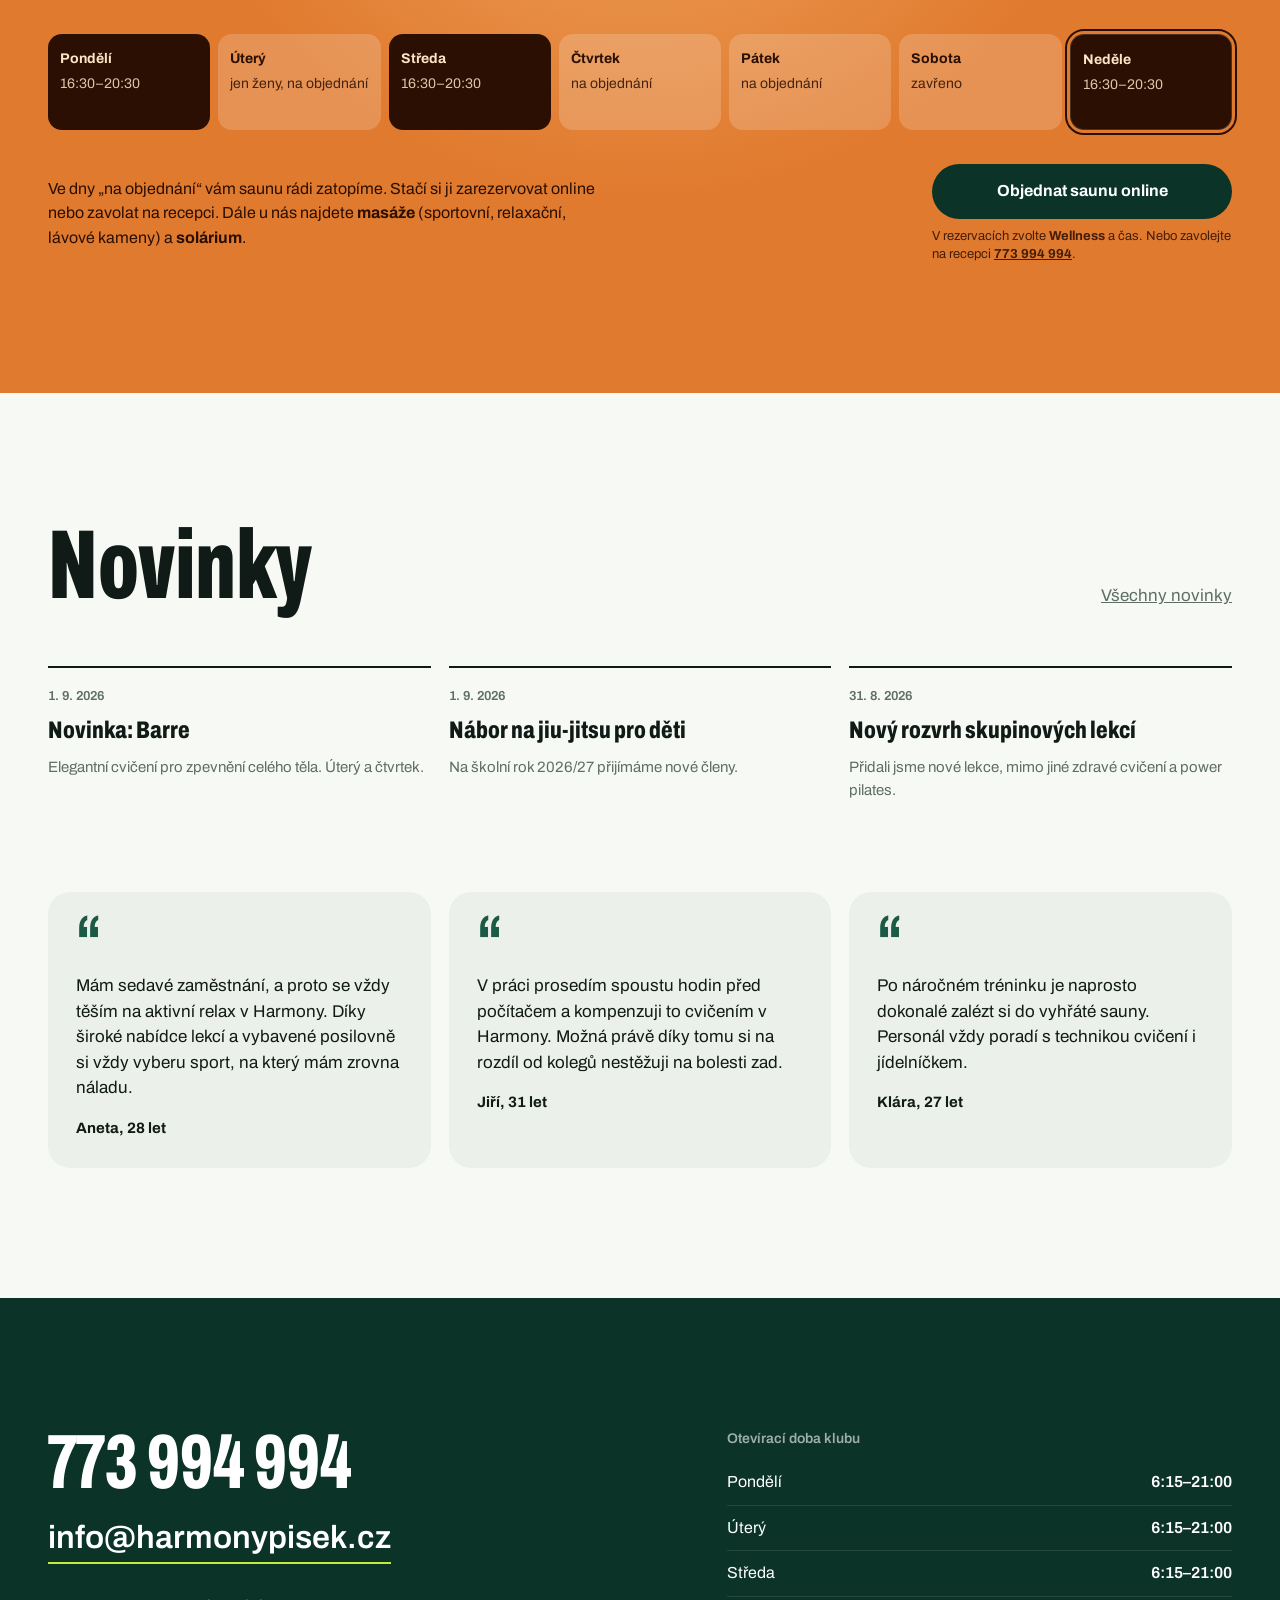
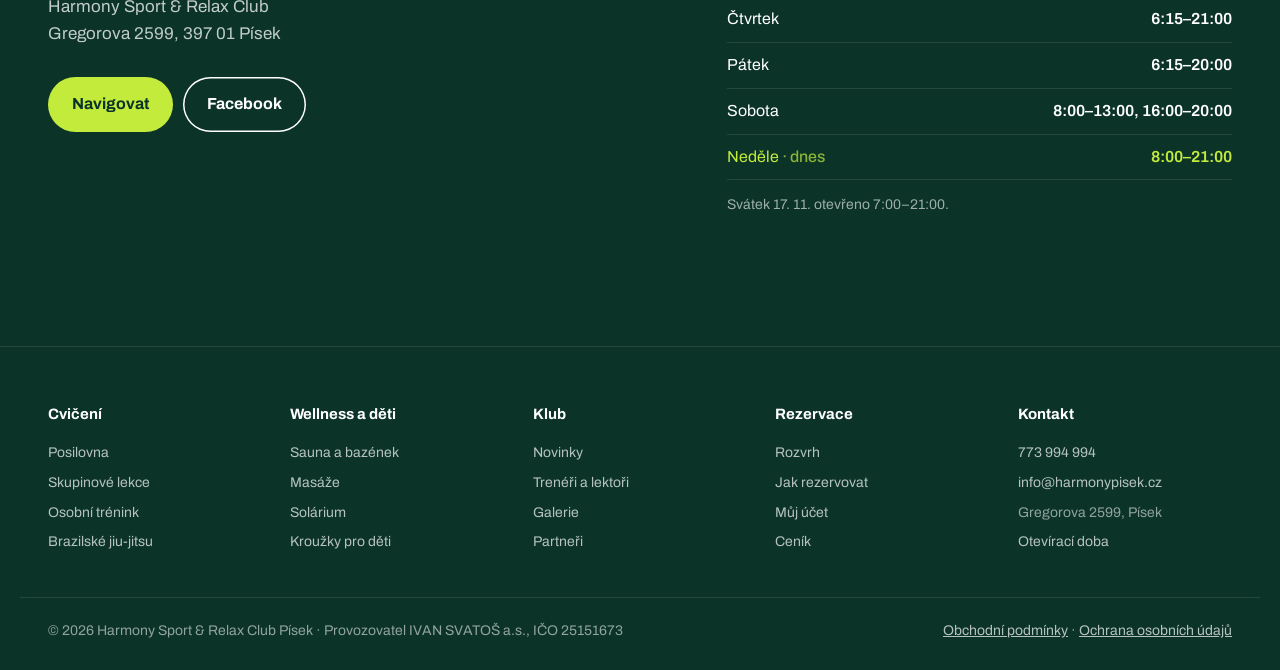
==== commit 3ff25797: "Prototyp: nadpisy o 10 % menší Co-Authored-By: Claude Opus 5.5 <noreply@anthropic.com> Claude-Sessio" ====
--- a/index.html
+++ b/index.html
@@ -121,7 +121,7 @@
 .hero::after{content:"";position:absolute;inset:0;z-index:1;opacity:.18;mix-blend-mode:overlay;background-image:url("data:image/svg+xml,%3Csvg xmlns='http://www.w3.org/2000/svg' width='160' height='160'%3E%3Cfilter id='n'%3E%3CfeTurbulence type='fractalNoise' baseFrequency='.9' numOctaves='3'/%3E%3C/filter%3E%3Crect width='100%25' height='100%25' filter='url(%23n)'/%3E%3C/svg%3E")}
 @keyframes settle{to{transform:scale(1)}}
 .hero .wrap{position:relative;z-index:2;width:100%;display:grid;grid-template-columns:1fr 360px;gap:48px;align-items:end;padding-top:140px;padding-bottom:56px}
-.hero h1{font-size:clamp(64px,10vw,156px);text-transform:none}
+.hero h1{font-size:clamp(58px,9vw,140px);text-transform:none}
 .hero h1 span{display:block;overflow:hidden}
 .hero h1 span i{display:block;font-style:normal;transform:translateY(105%);animation:up .9s var(--ease) forwards}
 .hero h1 span:nth-child(2) i{animation-delay:.12s}
@@ -163,7 +163,7 @@
 section{padding:130px 0}
 html{scroll-padding-top:var(--hdr,130px)}
 .head{display:grid;grid-template-columns:1fr auto;align-items:end;gap:24px;margin-bottom:56px}
-.head h2{font-size:clamp(56px,8.5vw,128px)}
+.head h2{font-size:clamp(50px,7.65vw,115px)}
 .head p{max-width:360px;color:var(--muted);font-size:17px}
 @media (max-width:800px){.head{grid-template-columns:1fr}section{padding:90px 0}}
 
@@ -189,7 +189,7 @@
 
 /* ---------------- co chcete dělat ---------------- */
 #cviceni{padding:110px 0 60px}
-#cviceni .head h2{font-size:clamp(48px,6.5vw,96px)}
+#cviceni .head h2{font-size:clamp(43px,5.85vw,86px)}
 .intent{display:grid;grid-template-columns:repeat(3,1fr);gap:16px}
 .it{background:#fff;border-radius:24px;overflow:hidden;text-decoration:none;display:flex;flex-direction:column;box-shadow:inset 0 0 0 1px var(--line);transition:transform .25s var(--ease),box-shadow .25s}
 a.it:hover{transform:translateY(-4px);box-shadow:inset 0 0 0 1px var(--line),0 18px 40px rgba(11,51,40,.14)}
@@ -204,7 +204,7 @@
 .it-relax .fig b{color:#FFE4C7}
 .it-relax .ph{background:radial-gradient(circle at 30% 75%,#F6B06B,var(--amber) 45%,var(--ember))}
 .it .body{padding:24px 24px 26px;display:flex;flex-direction:column;flex:1}
-.it h3{font-size:clamp(34px,3.2vw,46px);margin-bottom:12px}
+.it h3{font-size:clamp(31px,2.9vw,41px);margin-bottom:12px}
 .it p{color:var(--muted);font-size:15px;line-height:1.45}
 .it em{font-style:normal;font-weight:700;font-size:15px;margin-top:auto;padding-top:18px}
 .go{font-style:normal;font-weight:700;font-size:15px;margin-top:12px;display:inline-flex;align-items:center;gap:8px;align-self:flex-start;background:var(--lime);color:var(--forest);padding:10px 16px;border-radius:999px}
@@ -226,7 +226,7 @@
 /* ---------------- lekce ---------------- */
 #lekce{padding-top:30px}
 .lhead{display:flex;justify-content:space-between;align-items:end;gap:20px;flex-wrap:wrap;margin-bottom:26px}
-.lhead h3{font-variation-settings:"wdth" 62;font-weight:800;font-size:clamp(40px,5vw,68px);line-height:.9}
+.lhead h3{font-variation-settings:"wdth" 62;font-weight:800;font-size:clamp(36px,4.5vw,61px);line-height:.9}
 .lhead p{max-width:440px;color:var(--muted);font-size:15px}
 .vchips{display:flex;gap:8px;flex-wrap:wrap;margin-bottom:22px}
 .vchips button{font:inherit;font-size:15px;font-weight:700;cursor:pointer;border:0;border-radius:999px;padding:11px 18px 11px 14px;background:var(--mineral);color:var(--ink);display:flex;align-items:center;gap:9px}
